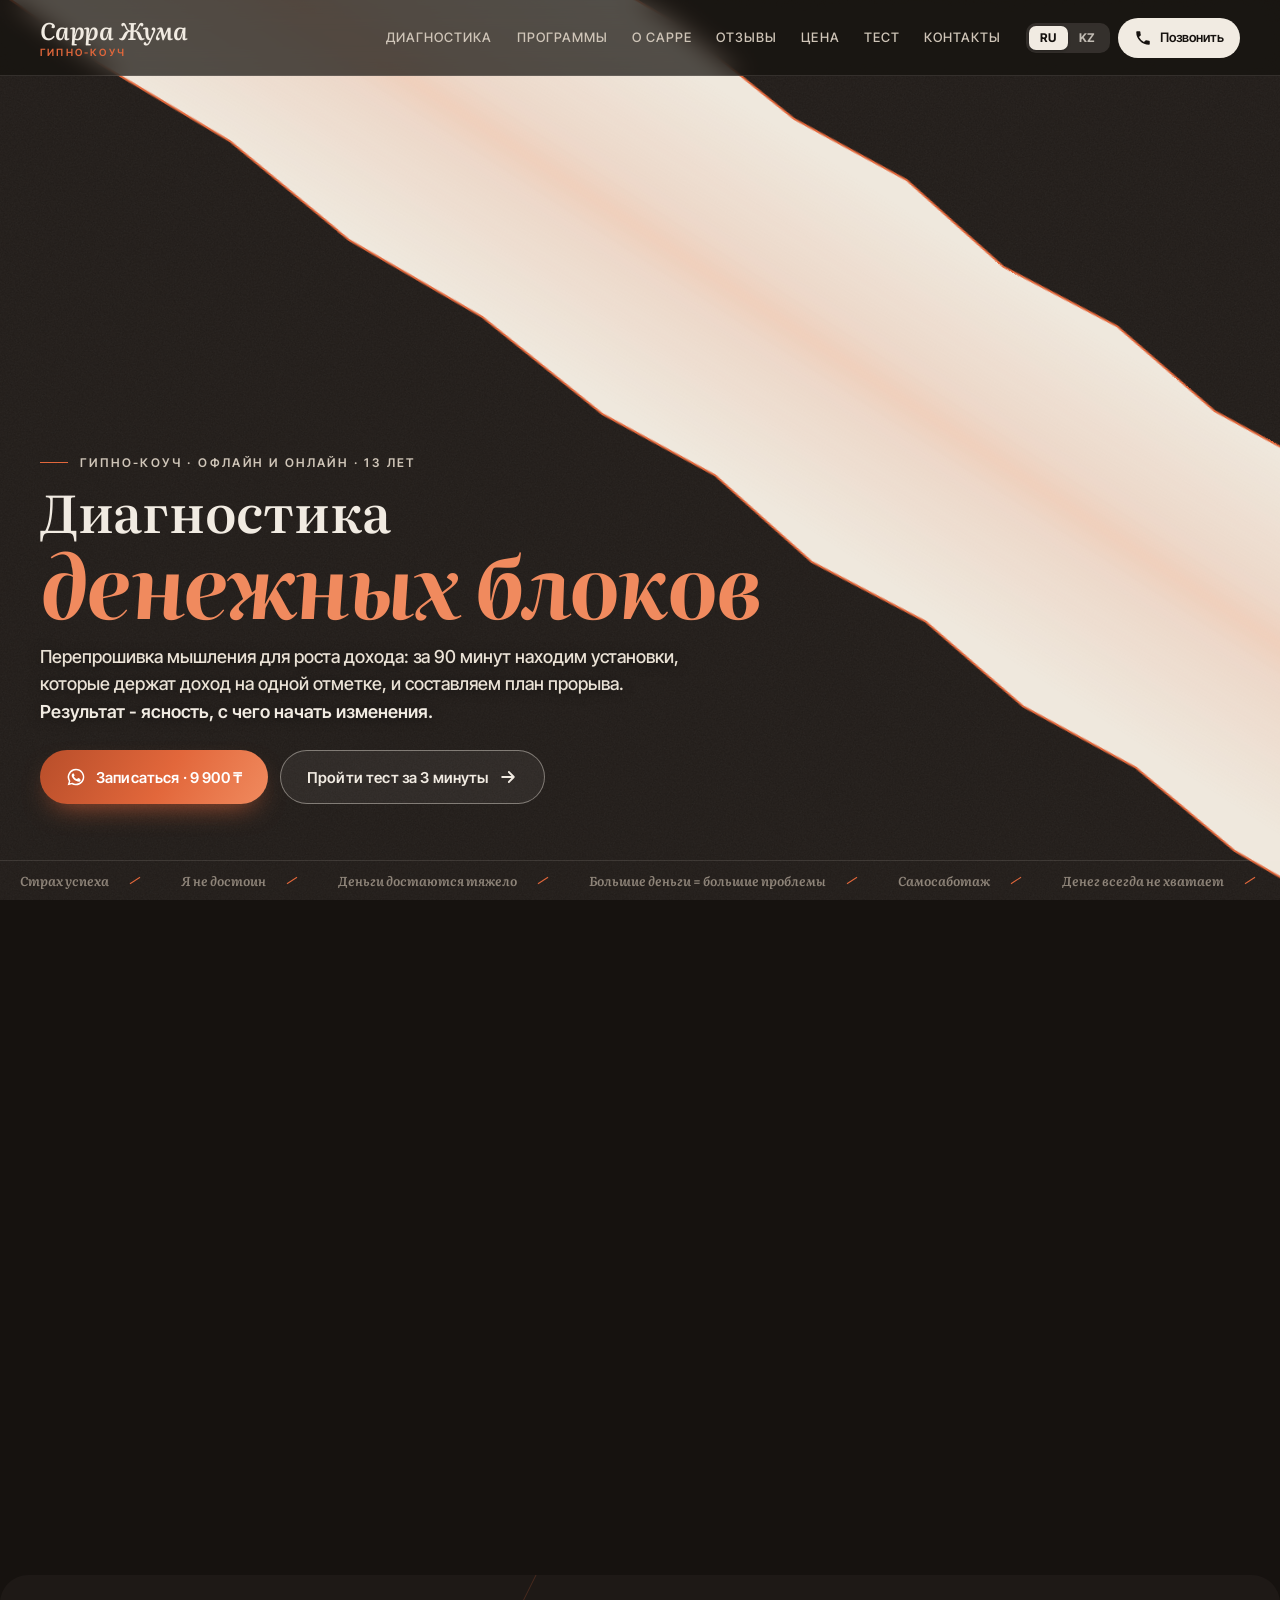
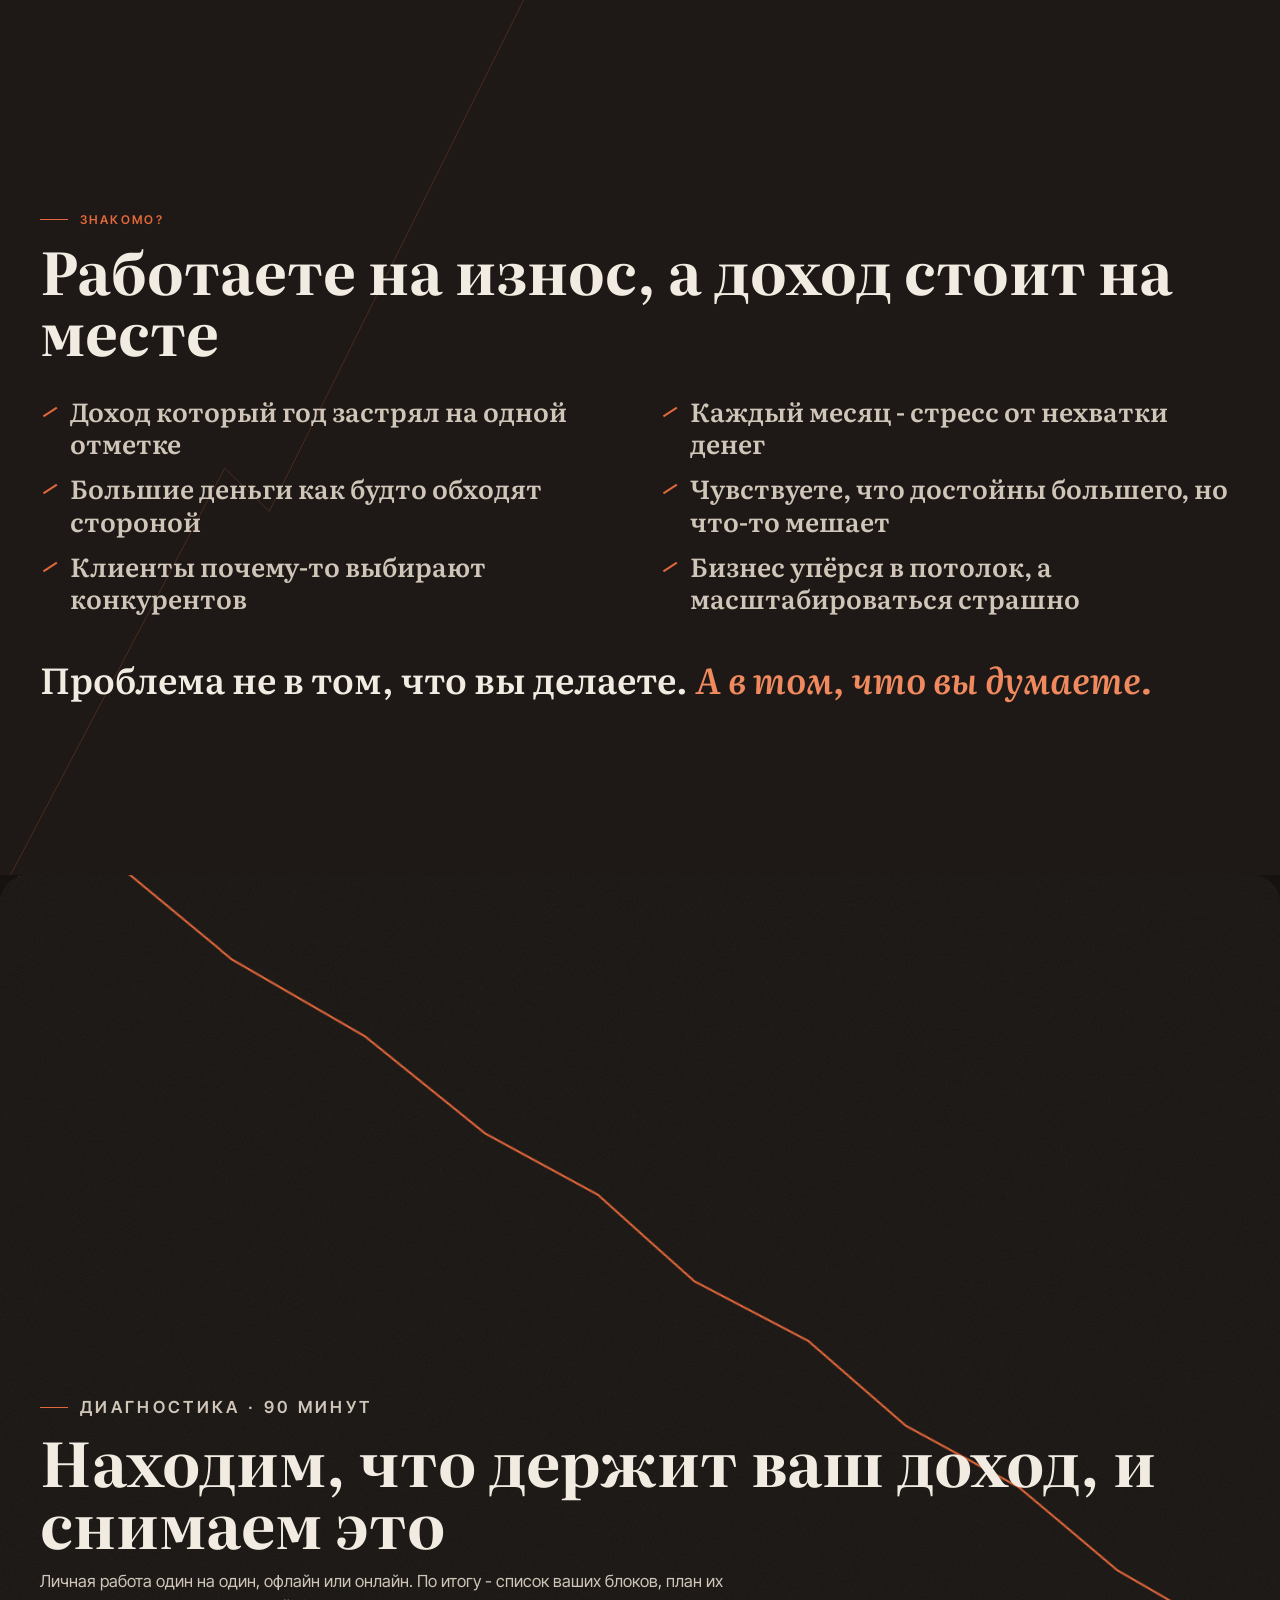
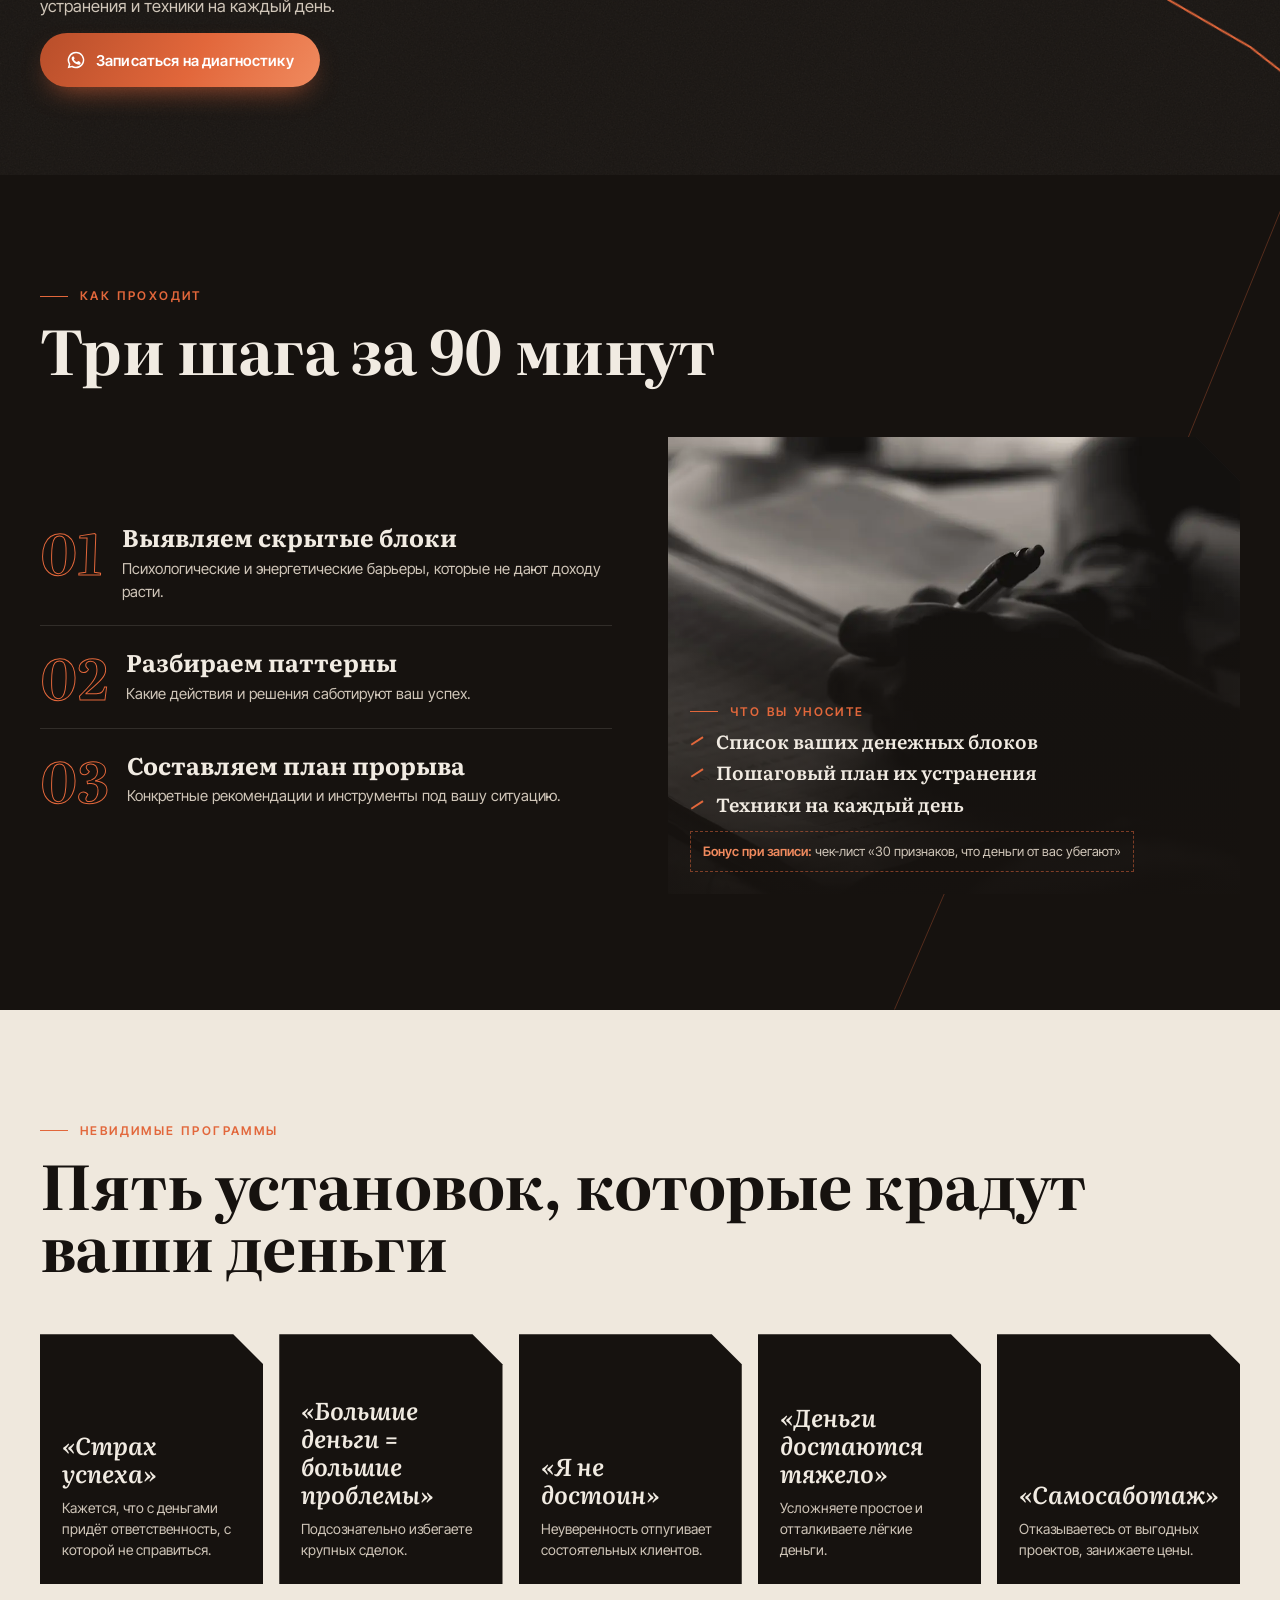
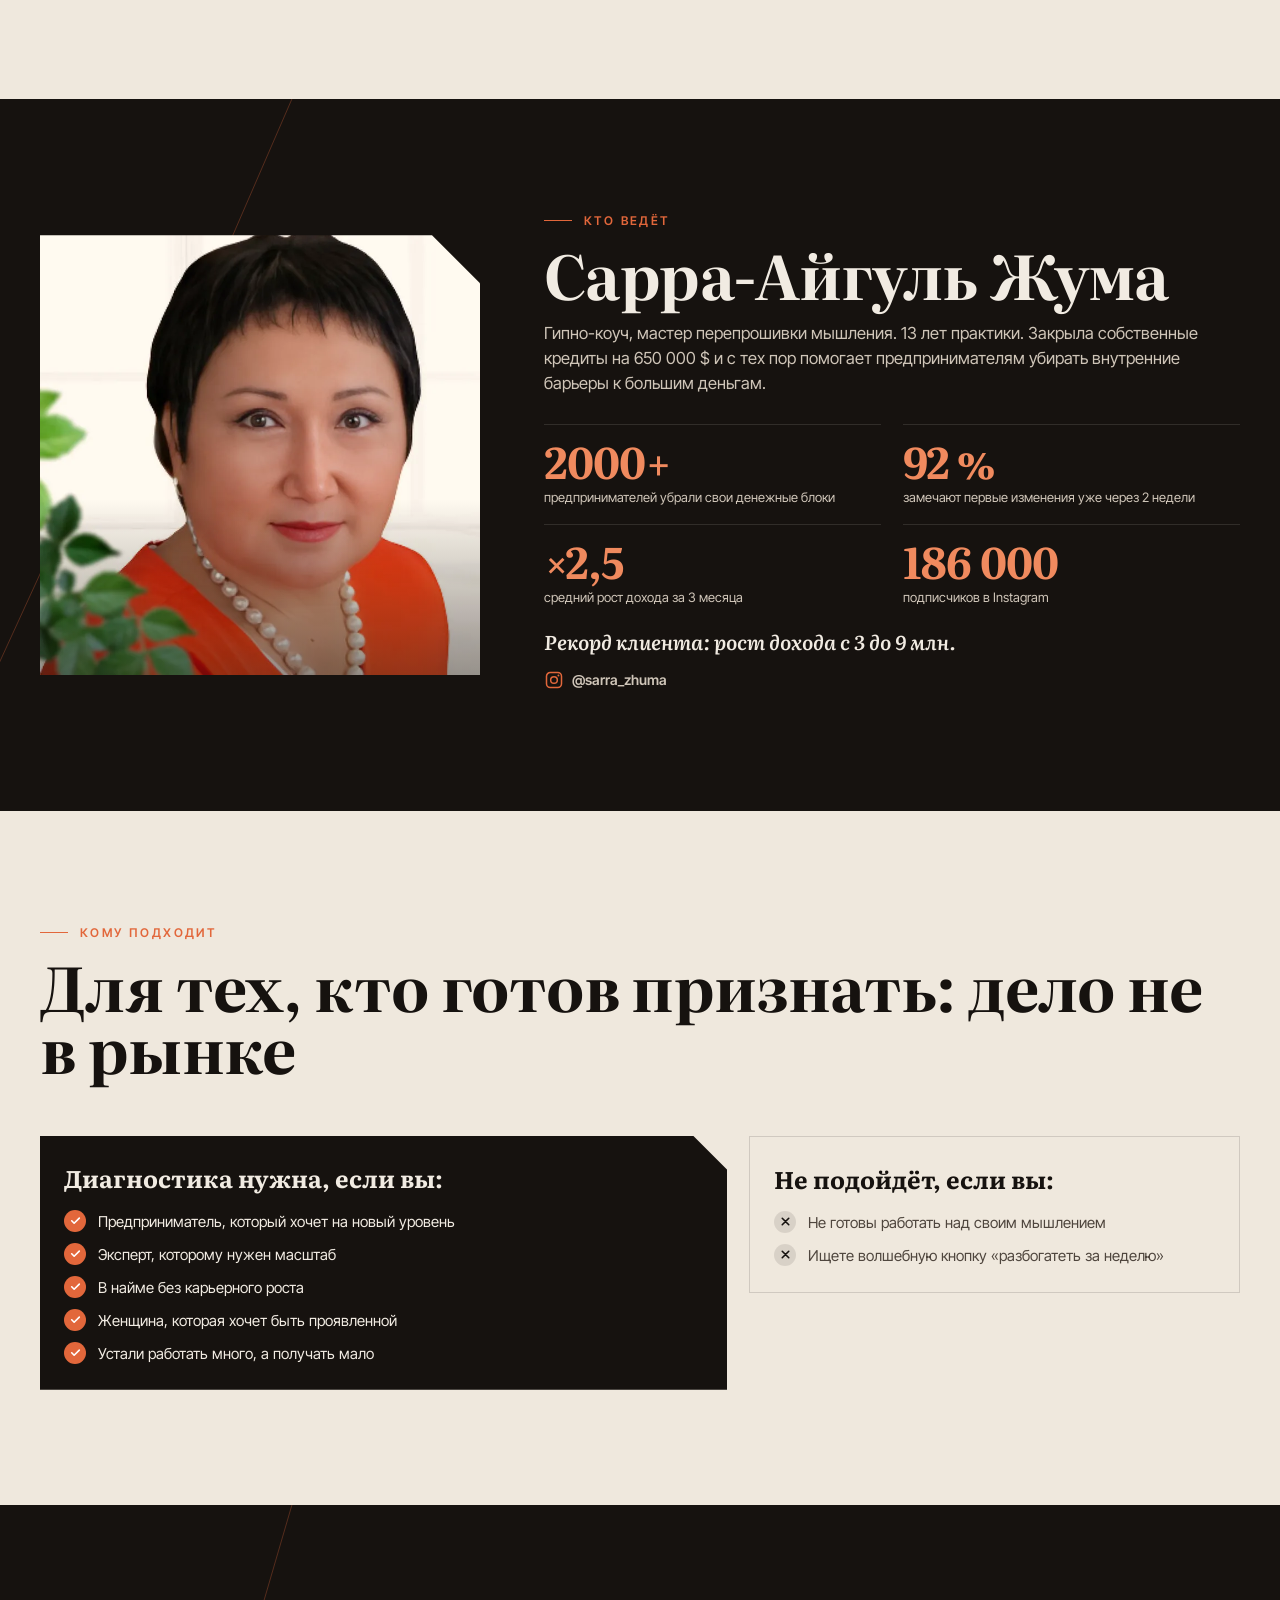
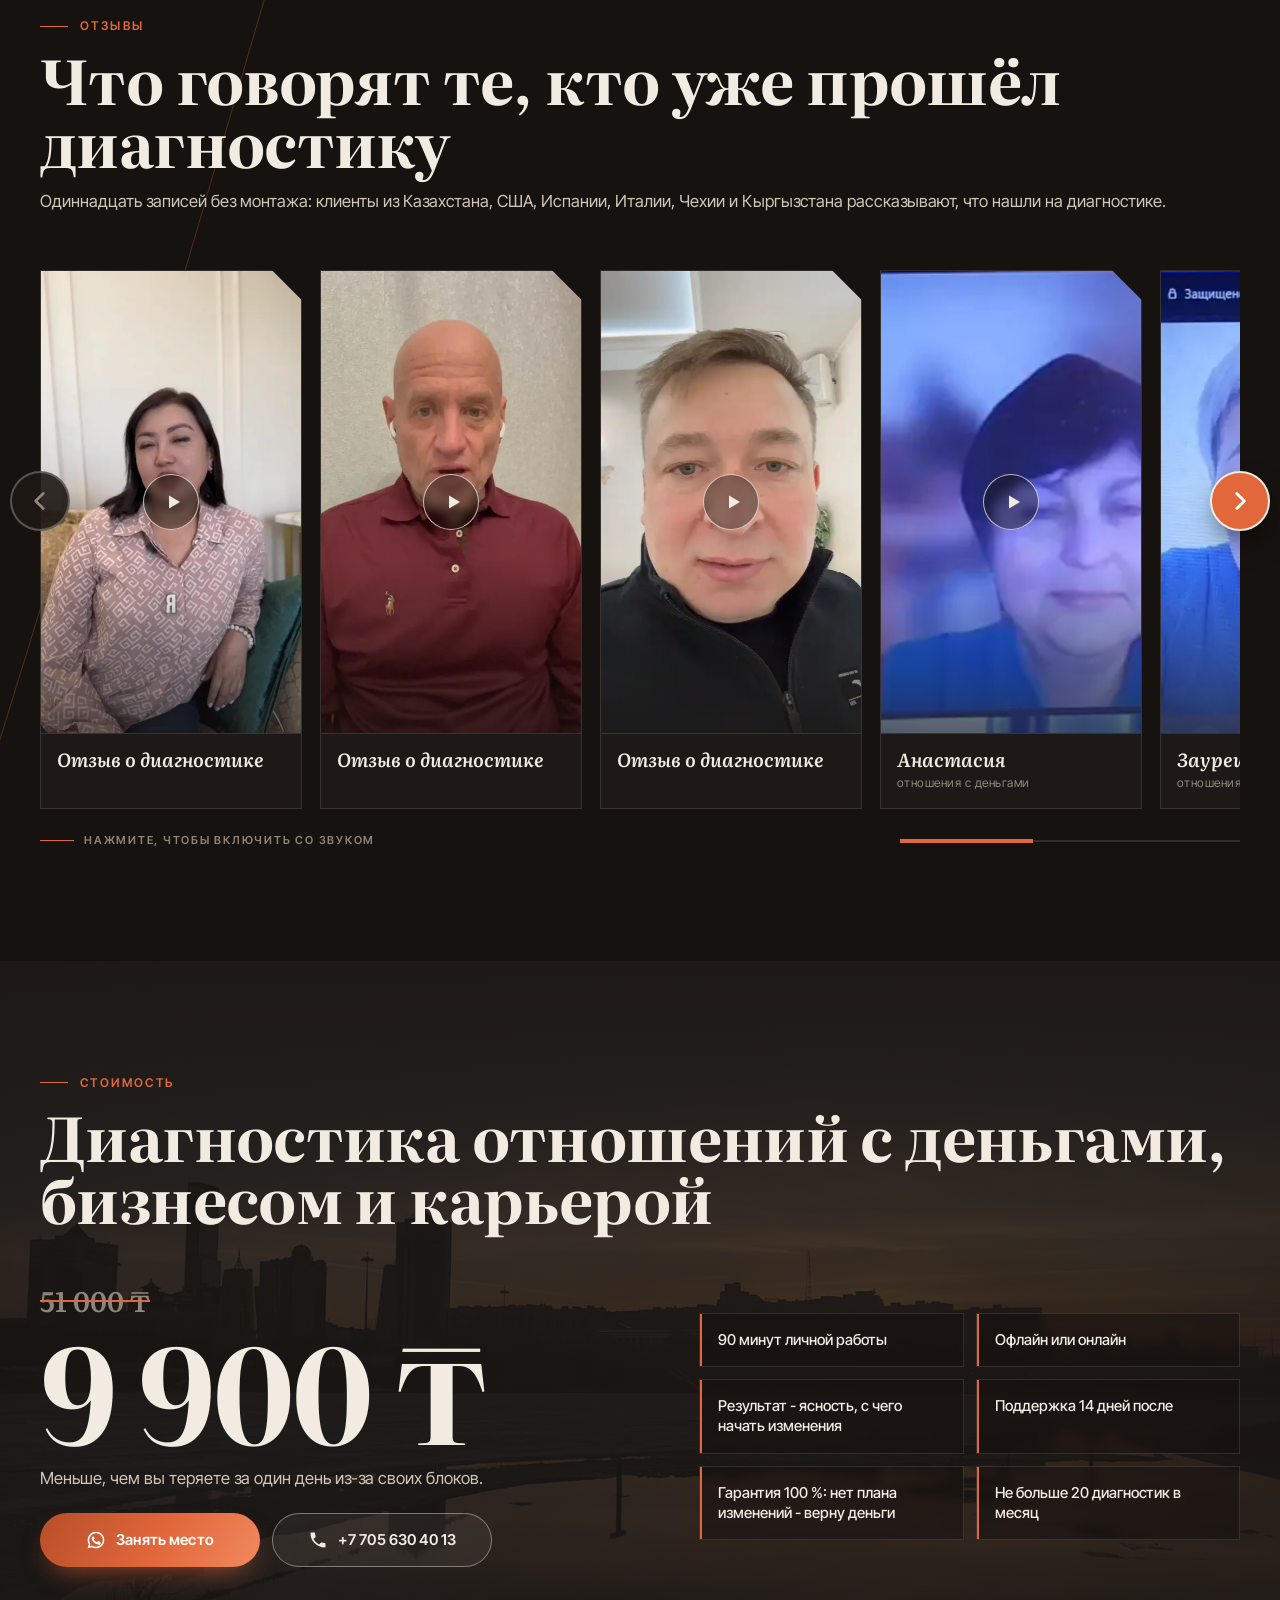
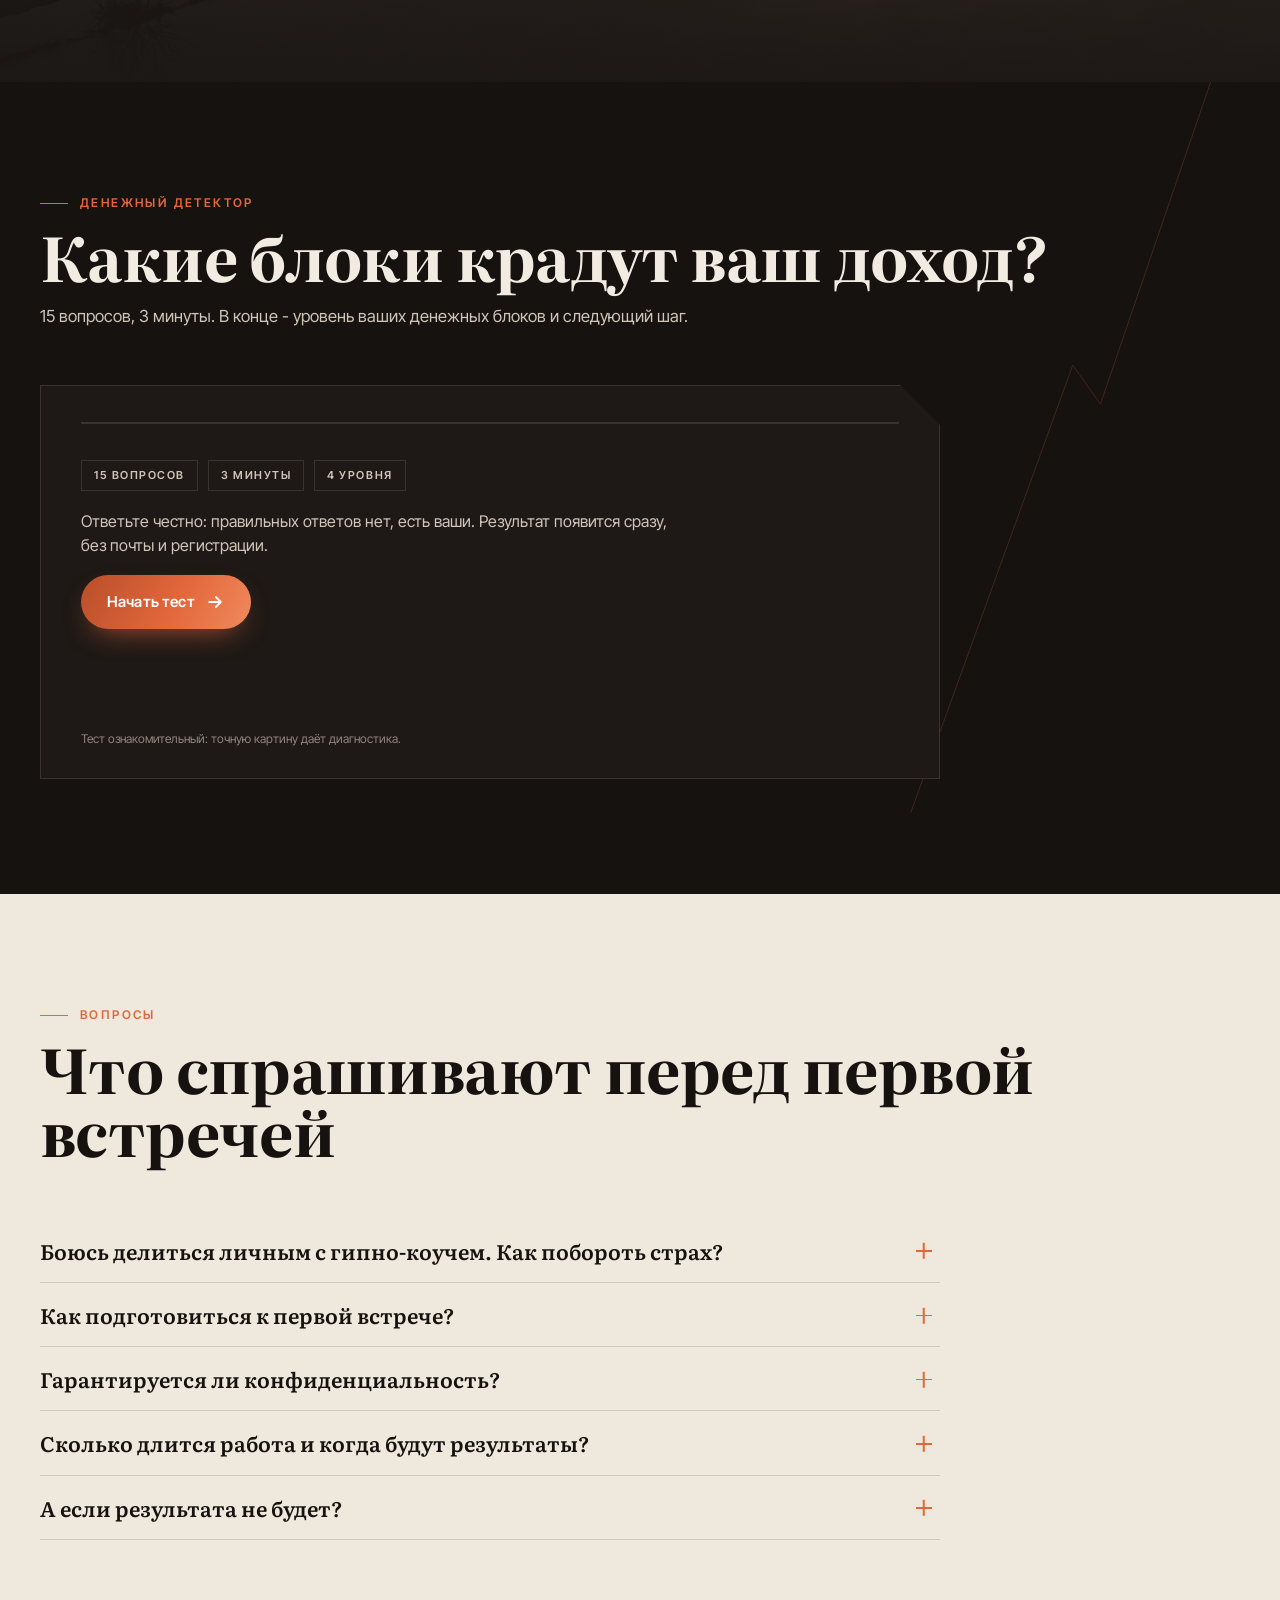
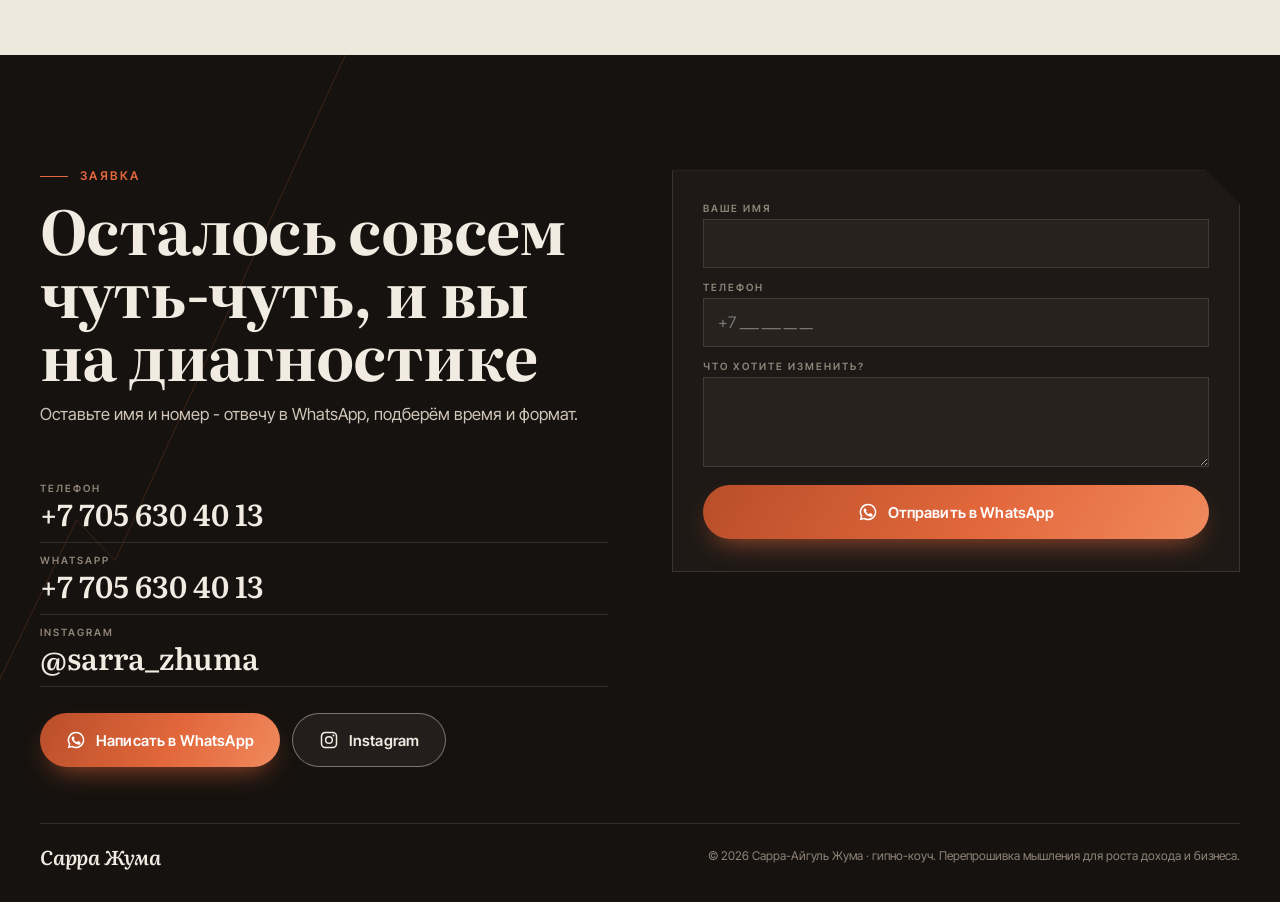
==== index.html @ 0d4af65a "Стрелки листания отзывов заметнее 60px вместо 48, акцентная терракота вместо полупрозрачного графита" ====
<!DOCTYPE html>
<html lang="ru">
<head>
<meta charset="UTF-8">
<meta name="viewport" content="width=device-width, initial-scale=1.0">
<title data-i="m.title">Диагностика денежных блоков за 90 минут - гипно-коуч Сарра Жума</title>
<meta name="description" data-i-c="m.desc" content="Сарра-Айгуль Жума, гипно-коуч с 13-летней практикой: диагностика денежных блоков за 90 минут, офлайн или онлайн. Список ваших установок, план прорыва и техники на каждый день. 9 900 ₸, гарантия возврата. Тест «Денежный детектор» из 15 вопросов.">
<link rel="canonical" href="https://sarracoach.kz/">
<meta property="og:type" content="website">
<meta property="og:site_name" content="Сарра Жума · гипно-коуч">
<meta property="og:title" data-i-c="m.ogt" content="Диагностика денежных блоков за 90 минут - Сарра Жума">
<meta property="og:description" data-i-c="m.ogd" content="Гипно-коуч, 13 лет практики, 2000+ предпринимателей. Находим установки, которые держат доход на одной отметке, и даём план прорыва. 9 900 ₸, результат - ясность, с чего начать изменения.">
<meta property="og:url" content="https://sarracoach.kz/">
<meta property="og:image" content="https://sarracoach.kz/assets/og-image.jpg">
<meta property="og:image:width" content="1200">
<meta property="og:image:height" content="630">
<meta property="og:locale" content="ru_RU">
<meta name="twitter:card" content="summary_large_image">
<meta name="theme-color" content="#16120F">
<link rel="icon" href="favicon.ico" sizes="any">
<link rel="icon" type="image/png" sizes="512x512" href="assets/icon-512.png">
<link rel="apple-touch-icon" href="assets/apple-touch-icon.png">
<link rel="preconnect" href="https://fonts.googleapis.com">
<link rel="preconnect" href="https://fonts.gstatic.com" crossorigin>
<link href="https://fonts.googleapis.com/css2?family=Literata:ital,opsz,wght@0,7..72,600;0,7..72,700;1,7..72,600;1,7..72,700&family=Inter+Tight:wght@400;500;600&display=swap" rel="stylesheet">
<link rel="stylesheet" href="styles.css?v=20260907-4">
<script type="application/ld+json">
{"@context":"https://schema.org","@type":"ProfessionalService","name":"Сарра Жума · гипно-коуч",
"description":"Диагностика денежных блоков: 90 минут личной работы с гипно-коучем, офлайн или онлайн. Список установок, план прорыва, поддержка 14 дней.",
"url":"https://sarracoach.kz/","telephone":"+77056304013","image":"https://sarracoach.kz/assets/og-image.jpg",
"founder":{"@type":"Person","name":"Сарра-Айгуль Жума","jobTitle":"Гипно-коуч","sameAs":"https://www.instagram.com/sarra_zhuma"},
"address":{"@type":"PostalAddress","addressCountry":"KZ"},"areaServed":"KZ","priceRange":"9900 KZT",
"makesOffer":{"@type":"Offer","price":"9900","priceCurrency":"KZT","itemOffered":{"@type":"Service","name":"Диагностика отношений с деньгами, бизнесом и карьерой","serviceType":"Коучинг"}}}
</script>
</head>
<body>

<svg width="0" height="0" style="position:absolute" aria-hidden="true">
  <symbol id="ic-wa" viewBox="0 0 24 24"><path fill="currentColor" d="M12 2a10 10 0 0 0-8.6 15.1L2 22l5-1.3A10 10 0 1 0 12 2zm0 18.2a8.2 8.2 0 0 1-4.2-1.2l-.3-.2-3 .8.8-2.9-.2-.3A8.2 8.2 0 1 1 12 20.2zm4.5-6.1c-.2-.1-1.5-.7-1.7-.8-.2-.1-.4-.1-.6.1l-.8 1c-.1.2-.3.2-.5.1a6.7 6.7 0 0 1-3.3-2.9c-.3-.4.2-.4.7-1.3.1-.2 0-.3 0-.4l-.8-1.8c-.2-.5-.4-.4-.6-.4h-.5c-.2 0-.5.1-.7.3-.2.3-.9.9-.9 2.2s.9 2.5 1.1 2.7c.1.2 1.9 2.9 4.6 4 1.7.7 2.3.8 3.2.7.5-.1 1.5-.6 1.7-1.2.2-.6.2-1.1.2-1.2-.1-.2-.3-.2-.5-.3z"/></symbol>
  <symbol id="ic-tel" viewBox="0 0 24 24"><path fill="currentColor" d="M6.6 10.8a15.1 15.1 0 0 0 6.6 6.6l2.2-2.2c.3-.3.7-.4 1-.2 1.1.4 2.3.6 3.6.6.6 0 1 .4 1 1V20c0 .6-.4 1-1 1A17 17 0 0 1 3 4c0-.6.4-1 1-1h3.5c.6 0 1 .4 1 1 0 1.3.2 2.5.6 3.6.1.3 0 .7-.2 1l-2.3 2.2z"/></symbol>
  <symbol id="ic-ig" viewBox="0 0 24 24"><path fill="none" stroke="currentColor" stroke-width="1.8" d="M7.5 3h9A4.5 4.5 0 0 1 21 7.5v9a4.5 4.5 0 0 1-4.5 4.5h-9A4.5 4.5 0 0 1 3 16.5v-9A4.5 4.5 0 0 1 7.5 3z"/><circle cx="12" cy="12" r="4" fill="none" stroke="currentColor" stroke-width="1.8"/><circle cx="17.3" cy="6.7" r="1.2" fill="currentColor"/></symbol>
  <symbol id="ic-arr" viewBox="0 0 24 24"><path fill="none" stroke="currentColor" stroke-width="2.2" stroke-linecap="round" stroke-linejoin="round" d="M5 12h14M13 6l6 6-6 6"/></symbol>
  <symbol id="ic-chk" viewBox="0 0 24 24"><path fill="none" stroke="currentColor" stroke-width="2.4" stroke-linecap="round" stroke-linejoin="round" d="M5 12.5l4.5 4.5L19 7.5"/></symbol>
  <symbol id="ic-x" viewBox="0 0 24 24"><path fill="none" stroke="currentColor" stroke-width="2.4" stroke-linecap="round" d="M6 6l12 12M18 6L6 18"/></symbol>
  <!-- сигнатура: линия разлома со сдвигом -->
  <symbol id="ic-fault" viewBox="0 0 100 100" preserveAspectRatio="none"><path fill="none" stroke="currentColor" stroke-width="1" vector-effect="non-scaling-stroke" d="M-5 118 L44 54 L50 58 L105 -18"/></symbol>
</svg>

<!-- ШАПКА -->
<header class="hdr" id="hdr">
  <div class="wrap hdr-in">
    <a class="logo" href="#top" aria-label="Сарра Жума, на главную" data-i-aria="a.home">
      <span class="logo-n">Сарра Жума</span>
      <span class="logo-s" data-i="a.role">гипно-коуч</span>
    </a>
    <nav class="nav" id="nav" aria-label="Разделы сайта" data-i-aria="a.nav">
      <a href="#diagnostika" data-i="nav.diag">Диагностика</a>
      <a href="#programmy" data-i="nav.prog">Программы</a>
      <a href="#o-sarre" data-i="nav.about">О Сарре</a>
      <a href="#otzyvy" data-i="nav.otz">Отзывы</a>
      <a href="#cena" data-i="nav.cena">Цена</a>
      <a href="#test" data-i="nav.test">Тест</a>
      <a href="#zayavka" data-i="nav.kont">Контакты</a>
    </nav>
    <div class="hdr-right">
      <div class="lang" role="group" aria-label="Язык сайта" data-i-aria="a.lang">
        <button type="button" data-lang="ru" class="is-active" aria-pressed="true" lang="ru">RU</button>
        <button type="button" data-lang="kk" aria-pressed="false" lang="kk">KZ</button>
      </div>
      <a class="call" href="tel:+77056304013" aria-label="Позвонить" data-i-aria="a.call">
        <svg aria-hidden="true"><use href="#ic-tel"/></svg><span data-i="b.call">Позвонить</span>
      </a>
      <button class="burger" id="burger" type="button" aria-label="Меню" data-i-aria="a.menu" aria-expanded="false" aria-controls="mnav"><i></i><i></i><i></i></button>
    </div>
  </div>
</header>

<!-- МОБИЛЬНОЕ МЕНЮ -->
<div class="mnav" id="mnav">
  <div class="wrap">
    <a href="#diagnostika" data-i="nav.diag">Диагностика</a>
    <a href="#programmy" data-i="nav.prog">Программы</a>
    <a href="#o-sarre" data-i="nav.about">О Сарре</a>
    <a href="#otzyvy" data-i="nav.otz">Отзывы</a>
    <a href="#cena" data-i="nav.cena">Цена</a>
    <a href="#test" data-i="nav.test">Тест</a>
    <a href="#faq" data-i="nav.faq">Вопросы</a>
    <a href="#zayavka" data-i="nav.kont">Контакты</a>
    <div class="mnav-cta">
      <a class="btn btn-p" href="https://wa.me/77056304013" data-wa="hero"><svg aria-hidden="true"><use href="#ic-wa"/></svg><span data-i="b.wa">Записаться в WhatsApp</span></a>
      <a class="btn btn-g" href="tel:+77056304013"><svg aria-hidden="true"><use href="#ic-tel"/></svg><span>+7 705 630 40 13</span></a>
    </div>
    <p class="mnav-note" data-i="f.sub">Гипно-коуч · офлайн и онлайн · 13 лет практики</p>
  </div>
</div>

<main>

<!-- ГЕРОЙ: тёмный пласт раскалывается по диагонали и расходится, открывая свет и портрет -->
<div class="pw pw-hero" id="top">
<section class="plate hero">
  <div class="hero-bg" aria-hidden="true">
    <picture>
      <source media="(max-width:760px)" srcset="assets/hero-m.webp">
      <img src="assets/hero.webp" alt="" width="1600" height="900" fetchpriority="high" decoding="async">
    </picture>
  </div>

  <!-- подпись на светлой стороне, видна, когда пласт разошёлся -->
  <div class="hero-cap" aria-hidden="true">
    <b>Сарра-Айгуль Жума</b>
    <span data-i="h.cap">гипно-коуч, мастер перепрошивки мышления · 2000+ предпринимателей</span>
  </div>

  <!-- разлом: две половины пласта -->
  <div class="crack" aria-hidden="true">
    <div class="glow"></div>
    <div class="slab slab-a"><b></b><i></i></div>
    <div class="slab slab-b"><b></b><i></i></div>
  </div>

  <div class="hero-txt">
    <p class="kick" data-i="h.kick">Гипно-коуч · офлайн и онлайн · 13 лет</p>
    <h1 class="h1"><span class="h1-a" data-i="h.h1a">Диагностика</span> <em class="h1-b" data-i="h.h1b">денежных блоков</em></h1>
    <p class="lead" data-i="h.lead">Перепрошивка мышления для роста дохода: за 90 минут находим установки, которые держат доход на одной отметке, и составляем план прорыва. <em>Результат - ясность, с чего начать изменения.</em></p>
    <div class="cta">
      <a class="btn btn-p" href="https://wa.me/77056304013" data-wa="hero"><svg aria-hidden="true"><use href="#ic-wa"/></svg><span data-i="b.book">Записаться · 9 900 ₸</span></a>
      <a class="btn btn-g" href="#test"><span data-i="b.test">Пройти тест за 3 минуты</span><svg aria-hidden="true"><use href="#ic-arr"/></svg></a>
    </div>
  </div>

  <div class="ticker" aria-hidden="true"><div class="tk" id="ticker"></div></div>
</section>
</div>

<!-- ПЛИТА «БОЛИ» -->
<div class="pw" id="boli">
<section class="plate st-plate">
  <svg class="fault fault-1" aria-hidden="true"><use href="#ic-fault"/></svg>
  <div class="wrap txt">
    <p class="kick" data-i="s.bl.k">Знакомо?</p>
    <h2 data-i="s.bl.h">Работаете на износ, а доход стоит на месте</h2>
    <ul class="pains">
      <li data-i="bl.1">Доход который год застрял на одной отметке</li>
      <li data-i="bl.2">Каждый месяц - стресс от нехватки денег</li>
      <li data-i="bl.3">Большие деньги как будто обходят стороной</li>
      <li data-i="bl.4">Чувствуете, что достойны большего, но что-то мешает</li>
      <li data-i="bl.5">Клиенты почему-то выбирают конкурентов</li>
      <li data-i="bl.6">Бизнес упёрся в потолок, а масштабироваться страшно</li>
    </ul>
    <p class="verdict" data-i="s.bl.v">Проблема не в том, что вы делаете. <em>А в том, что вы думаете.</em></p>
  </div>
</section>
</div>

<!-- ФОТО-ПЛИТА: диагностика -->
<div class="pw" id="diagnostika">
<section class="plate ph-plate">
  <div class="ph">
    <picture>
      <source media="(max-width:760px)" srcset="assets/talk-m.webp">
      <img src="assets/talk.webp" alt="Разговор один на один у окна: так проходит диагностика" data-i-alt="a.talk" width="1600" height="1068" loading="lazy" decoding="async">
    </picture>
    <div class="ph-shade"></div>
  </div>
  <div class="crack crack-ph" aria-hidden="true">
    <div class="slab slab-a"><b></b><i></i></div>
    <div class="slab slab-b"><b></b><i></i></div>
  </div>
  <div class="wrap ptxt">
    <p class="kick" data-i="s.dg.k">Диагностика · 90 минут</p>
    <h2 data-i="s.dg.h">Находим, что держит ваш доход, и снимаем это</h2>
    <p data-i="s.dg.p">Личная работа один на один, офлайн или онлайн. По итогу - список ваших блоков, план их устранения и техники на каждый день.</p>
    <div class="cta">
      <a class="btn btn-p" href="https://wa.me/77056304013" data-wa="diag"><svg aria-hidden="true"><use href="#ic-wa"/></svg><span data-i="b.diag">Записаться на диагностику</span></a>
    </div>
  </div>
</section>
</div>

<!-- КАК ПРОХОДИТ + ЧТО УНОСИТЕ -->
<section class="sec sec-dark" id="rezultat">
  <svg class="fault fault-2" aria-hidden="true"><use href="#ic-fault"/></svg>
  <div class="wrap">
    <div class="sec-head rv">
      <p class="kick" data-i="s.rz.k">Как проходит</p>
      <h2 data-i="s.rz.h">Три шага за 90 минут</h2>
    </div>
    <div class="rz">
      <ol class="steps rv">
        <li><span class="n">01</span><div><h3 data-i="st.1.h">Выявляем скрытые блоки</h3><p data-i="st.1.p">Психологические и энергетические барьеры, которые не дают доходу расти.</p></div></li>
        <li><span class="n">02</span><div><h3 data-i="st.2.h">Разбираем паттерны</h3><p data-i="st.2.p">Какие действия и решения саботируют ваш успех.</p></div></li>
        <li><span class="n">03</span><div><h3 data-i="st.3.h">Составляем план прорыва</h3><p data-i="st.3.p">Конкретные рекомендации и инструменты под вашу ситуацию.</p></div></li>
      </ol>
      <figure class="take rv">
        <img src="assets/plan.webp" alt="Рука записывает план в блокнот при тёплом свете" data-i-alt="a.plan" width="1200" height="800" loading="lazy" decoding="async">
        <figcaption>
          <p class="kick" data-i="s.tk.k">Что вы уносите</p>
          <ul>
            <li data-i="tk.1">Список ваших денежных блоков</li>
            <li data-i="tk.2">Пошаговый план их устранения</li>
            <li data-i="tk.3">Техники на каждый день</li>
          </ul>
          <p class="bonus" data-i="tk.b"><b>Бонус при записи:</b> чек-лист «30 признаков, что деньги от вас убегают»</p>
        </figcaption>
      </figure>
    </div>
  </div>
</section>

<!-- НЕВИДИМЫЕ ПРОГРАММЫ -->
<section class="sec sec-bone" id="programmy">
  <div class="wrap">
    <div class="sec-head rv">
      <p class="kick" data-i="s.pg.k">Невидимые программы</p>
      <h2 data-i="s.pg.h">Пять установок, которые крадут ваши деньги</h2>
    </div>
  </div>
  <div class="strip-wrap">
    <ul class="progs" id="progs">
      <li class="prog rv"><h3 data-i="pg.1.h">Страх успеха</h3><p data-i="pg.1.p">Кажется, что с деньгами придёт ответственность, с которой не справиться.</p></li>
      <li class="prog rv"><h3 data-i="pg.2.h">Большие деньги = большие проблемы</h3><p data-i="pg.2.p">Подсознательно избегаете крупных сделок.</p></li>
      <li class="prog rv"><h3 data-i="pg.3.h">Я не достоин</h3><p data-i="pg.3.p">Неуверенность отпугивает состоятельных клиентов.</p></li>
      <li class="prog rv"><h3 data-i="pg.4.h">Деньги достаются тяжело</h3><p data-i="pg.4.p">Усложняете простое и отталкиваете лёгкие деньги.</p></li>
      <li class="prog rv"><h3 data-i="pg.5.h">Самосаботаж</h3><p data-i="pg.5.p">Отказываетесь от выгодных проектов, занижаете цены.</p></li>
    </ul>
    <div class="dots" id="pdots" aria-hidden="true"></div>
  </div>
</section>

<!-- О САРРЕ + ЦИФРЫ -->
<section class="sec sec-dark" id="o-sarre">
  <svg class="fault fault-3" aria-hidden="true"><use href="#ic-fault"/></svg>
  <div class="wrap about">
    <figure class="about-ph rv">
      <img src="assets/sarra.webp" alt="Сарра-Айгуль Жума, гипно-коуч" width="800" height="800" loading="lazy" decoding="async">
    </figure>
    <div class="about-txt">
      <div class="sec-head rv">
        <p class="kick" data-i="s.ab.k">Кто ведёт</p>
        <h2>Сарра-Айгуль Жума</h2>
        <p class="sec-lead" data-i="s.ab.p">Гипно-коуч, мастер перепрошивки мышления. 13 лет практики. Закрыла собственные кредиты на 650 000 $ и с тех пор помогает предпринимателям убирать внутренние барьеры к большим деньгам.</p>
      </div>
      <ul class="stats rv">
        <li><b>2000+</b><span data-i="st.a">предпринимателей убрали свои денежные блоки</span></li>
        <li><b>92 %</b><span data-i="st.b">замечают первые изменения уже через 2 недели</span></li>
        <li><b>×2,5</b><span data-i="st.c">средний рост дохода за 3 месяца</span></li>
        <li><b>186 000</b><span data-i="st.d">подписчиков в Instagram</span></li>
      </ul>
      <p class="rec rv" data-i="st.r">Рекорд клиента: рост дохода с 3 до 9 млн.</p>
      <a class="ig rv" href="https://www.instagram.com/sarra_zhuma" target="_blank" rel="noopener"><svg aria-hidden="true"><use href="#ic-ig"/></svg><span>@sarra_zhuma</span></a>
    </div>
  </div>
</section>

<!-- КОМУ ПОДХОДИТ -->
<section class="sec sec-bone" id="komu">
  <div class="wrap">
    <div class="sec-head rv">
      <p class="kick" data-i="s.km.k">Кому подходит</p>
      <h2 data-i="s.km.h">Для тех, кто готов признать: дело не в рынке</h2>
    </div>
    <div class="komu">
      <div class="km km-yes rv">
        <h3 data-i="km.y.h">Диагностика нужна, если вы:</h3>
        <ul>
          <li data-i="km.y1">Предприниматель, который хочет на новый уровень</li>
          <li data-i="km.y2">Эксперт, которому нужен масштаб</li>
          <li data-i="km.y3">В найме без карьерного роста</li>
          <li data-i="km.y4">Женщина, которая хочет быть проявленной</li>
          <li data-i="km.y5">Устали работать много, а получать мало</li>
        </ul>
      </div>
      <div class="km km-no rv">
        <h3 data-i="km.n.h">Не подойдёт, если вы:</h3>
        <ul>
          <li data-i="km.n1">Не готовы работать над своим мышлением</li>
          <li data-i="km.n2">Ищете волшебную кнопку «разбогатеть за неделю»</li>
        </ul>
      </div>
    </div>
  </div>
</section>

<!-- ОТЗЫВЫ: слоты под вертикальные видео клиента -->
<section class="sec sec-dark" id="otzyvy">
  <svg class="fault fault-3" aria-hidden="true"><use href="#ic-fault"/></svg>
  <div class="wrap">
    <div class="sec-head rv">
      <p class="kick" data-i="s.oz.k">Отзывы</p>
      <h2 data-i="s.oz.h">Что говорят те, кто уже прошёл диагностику</h2>
      <p class="sec-lead" data-i="s.oz.p">Одиннадцать записей без монтажа: клиенты из Казахстана, США, Испании, Италии, Чехии и Кыргызстана рассказывают, что нашли на диагностике.</p>
    </div>
    <div class="otz-wrap">
      <div class="otz" id="otz">
      <figure class="otz-i rv">
        <button class="otz-slot" type="button" data-full="assets/otz/otz-01.mp4" data-poster="assets/otz/otz-01.webp" aria-label="Смотреть видео-отзыв" data-i-aria="a.play">
          <img src="assets/otz/otz-01.webp" alt="" width="480" height="854" loading="lazy" decoding="async">
          <video class="otz-loop" data-src="assets/otz/otz-01-loop.mp4" muted playsinline loop preload="none" tabindex="-1" aria-hidden="true"></video>
          <span class="otz-play" aria-hidden="true"><svg viewBox="0 0 24 24"><path d="M8 5.5v13l11-6.5z"/></svg></span>
        </button>
        <figcaption>
          <b data-i="oz.01.n">Отзыв о диагностике</b>
        </figcaption>
      </figure>
      <figure class="otz-i rv">
        <button class="otz-slot" type="button" data-full="assets/otz/otz-02.mp4" data-poster="assets/otz/otz-02.webp" aria-label="Смотреть видео-отзыв" data-i-aria="a.play">
          <img src="assets/otz/otz-02.webp" alt="" width="480" height="854" loading="lazy" decoding="async">
          <video class="otz-loop" data-src="assets/otz/otz-02-loop.mp4" muted playsinline loop preload="none" tabindex="-1" aria-hidden="true"></video>
          <span class="otz-play" aria-hidden="true"><svg viewBox="0 0 24 24"><path d="M8 5.5v13l11-6.5z"/></svg></span>
        </button>
        <figcaption>
          <b data-i="oz.02.n">Отзыв о диагностике</b>
        </figcaption>
      </figure>
      <figure class="otz-i rv">
        <button class="otz-slot" type="button" data-full="assets/otz/otz-03.mp4" data-poster="assets/otz/otz-03.webp" aria-label="Смотреть видео-отзыв" data-i-aria="a.play">
          <img src="assets/otz/otz-03.webp" alt="" width="480" height="854" loading="lazy" decoding="async">
          <video class="otz-loop" data-src="assets/otz/otz-03-loop.mp4" muted playsinline loop preload="none" tabindex="-1" aria-hidden="true"></video>
          <span class="otz-play" aria-hidden="true"><svg viewBox="0 0 24 24"><path d="M8 5.5v13l11-6.5z"/></svg></span>
        </button>
        <figcaption>
          <b data-i="oz.03.n">Отзыв о диагностике</b>
        </figcaption>
      </figure>
      <figure class="otz-i rv">
        <button class="otz-slot" type="button" data-full="assets/otz/otz-04.mp4" data-poster="assets/otz/otz-04.webp" aria-label="Смотреть видео-отзыв" data-i-aria="a.play">
          <img src="assets/otz/otz-04.webp" alt="" width="480" height="854" loading="lazy" decoding="async">
          <video class="otz-loop" data-src="assets/otz/otz-04-loop.mp4" muted playsinline loop preload="none" tabindex="-1" aria-hidden="true"></video>
          <span class="otz-play" aria-hidden="true"><svg viewBox="0 0 24 24"><path d="M8 5.5v13l11-6.5z"/></svg></span>
        </button>
        <figcaption>
          <b data-i="oz.04.n">Анастасия</b>
          <span data-i="oz.04.r">отношения с деньгами</span>
        </figcaption>
      </figure>
      <figure class="otz-i rv">
        <button class="otz-slot" type="button" data-full="assets/otz/otz-05.mp4" data-poster="assets/otz/otz-05.webp" aria-label="Смотреть видео-отзыв" data-i-aria="a.play">
          <img src="assets/otz/otz-05.webp" alt="" width="480" height="854" loading="lazy" decoding="async">
          <video class="otz-loop" data-src="assets/otz/otz-05-loop.mp4" muted playsinline loop preload="none" tabindex="-1" aria-hidden="true"></video>
          <span class="otz-play" aria-hidden="true"><svg viewBox="0 0 24 24"><path d="M8 5.5v13l11-6.5z"/></svg></span>
        </button>
        <figcaption>
          <b data-i="oz.05.n">Зауреш</b>
          <span data-i="oz.05.r">отношения с деньгами</span>
        </figcaption>
      </figure>
      <figure class="otz-i rv">
        <button class="otz-slot" type="button" data-full="assets/otz/otz-06.mp4" data-poster="assets/otz/otz-06.webp" aria-label="Смотреть видео-отзыв" data-i-aria="a.play">
          <img src="assets/otz/otz-06.webp" alt="" width="480" height="854" loading="lazy" decoding="async">
          <video class="otz-loop" data-src="assets/otz/otz-06-loop.mp4" muted playsinline loop preload="none" tabindex="-1" aria-hidden="true"></video>
          <span class="otz-play" aria-hidden="true"><svg viewBox="0 0 24 24"><path d="M8 5.5v13l11-6.5z"/></svg></span>
        </button>
        <figcaption>
          <b data-i="oz.06.n">Татьяна</b>
          <span data-i="oz.06.r">США</span>
        </figcaption>
      </figure>
      <figure class="otz-i rv">
        <button class="otz-slot" type="button" data-full="assets/otz/otz-07.mp4" data-poster="assets/otz/otz-07.webp" aria-label="Смотреть видео-отзыв" data-i-aria="a.play">
          <img src="assets/otz/otz-07.webp" alt="" width="480" height="854" loading="lazy" decoding="async">
          <video class="otz-loop" data-src="assets/otz/otz-07-loop.mp4" muted playsinline loop preload="none" tabindex="-1" aria-hidden="true"></video>
          <span class="otz-play" aria-hidden="true"><svg viewBox="0 0 24 24"><path d="M8 5.5v13l11-6.5z"/></svg></span>
        </button>
        <figcaption>
          <b data-i="oz.07.n">Надежда</b>
          <span data-i="oz.07.r">Испания</span>
        </figcaption>
      </figure>
      <figure class="otz-i rv">
        <button class="otz-slot" type="button" data-full="assets/otz/otz-08.mp4" data-poster="assets/otz/otz-08.webp" aria-label="Смотреть видео-отзыв" data-i-aria="a.play">
          <img src="assets/otz/otz-08.webp" alt="" width="480" height="854" loading="lazy" decoding="async">
          <video class="otz-loop" data-src="assets/otz/otz-08-loop.mp4" muted playsinline loop preload="none" tabindex="-1" aria-hidden="true"></video>
          <span class="otz-play" aria-hidden="true"><svg viewBox="0 0 24 24"><path d="M8 5.5v13l11-6.5z"/></svg></span>
        </button>
        <figcaption>
          <b data-i="oz.08.n">Гульмира</b>
          <span data-i="oz.08.r">Италия</span>
        </figcaption>
      </figure>
      <figure class="otz-i rv">
        <button class="otz-slot" type="button" data-full="assets/otz/otz-09.mp4" data-poster="assets/otz/otz-09.webp" aria-label="Смотреть видео-отзыв" data-i-aria="a.play">
          <img src="assets/otz/otz-09.webp" alt="" width="480" height="854" loading="lazy" decoding="async">
          <video class="otz-loop" data-src="assets/otz/otz-09-loop.mp4" muted playsinline loop preload="none" tabindex="-1" aria-hidden="true"></video>
          <span class="otz-play" aria-hidden="true"><svg viewBox="0 0 24 24"><path d="M8 5.5v13l11-6.5z"/></svg></span>
        </button>
        <figcaption>
          <b data-i="oz.09.n">Ася</b>
          <span data-i="oz.09.r">Чехия</span>
        </figcaption>
      </figure>
      <figure class="otz-i rv">
        <button class="otz-slot" type="button" data-full="assets/otz/otz-10.mp4" data-poster="assets/otz/otz-10.webp" aria-label="Смотреть видео-отзыв" data-i-aria="a.play">
          <img src="assets/otz/otz-10.webp" alt="" width="480" height="854" loading="lazy" decoding="async">
          <video class="otz-loop" data-src="assets/otz/otz-10-loop.mp4" muted playsinline loop preload="none" tabindex="-1" aria-hidden="true"></video>
          <span class="otz-play" aria-hidden="true"><svg viewBox="0 0 24 24"><path d="M8 5.5v13l11-6.5z"/></svg></span>
        </button>
        <figcaption>
          <b data-i="oz.10.n">Гульнар</b>
          <span data-i="oz.10.r">Кыргызстан</span>
        </figcaption>
      </figure>
      <figure class="otz-i rv">
        <button class="otz-slot" type="button" data-full="assets/otz/otz-11.mp4" data-poster="assets/otz/otz-11.webp" aria-label="Смотреть видео-отзыв" data-i-aria="a.play">
          <img src="assets/otz/otz-11.webp" alt="" width="480" height="854" loading="lazy" decoding="async">
          <video class="otz-loop" data-src="assets/otz/otz-11-loop.mp4" muted playsinline loop preload="none" tabindex="-1" aria-hidden="true"></video>
          <span class="otz-play" aria-hidden="true"><svg viewBox="0 0 24 24"><path d="M8 5.5v13l11-6.5z"/></svg></span>
        </button>
        <figcaption>
          <b data-i="oz.11.n">Аягуль</b>
          <span data-i="oz.11.r">родовые программы</span>
        </figcaption>
      </figure>
      </div>
      <button class="otz-nav prev" id="otzprev" type="button" aria-label="Предыдущие отзывы" data-i-aria="a.prev" disabled>
        <svg viewBox="0 0 24 24" aria-hidden="true"><path fill="none" stroke="currentColor" stroke-width="2" stroke-linecap="round" stroke-linejoin="round" d="M15 5l-7 7 7 7"/></svg>
      </button>
      <button class="otz-nav next" id="otznext" type="button" aria-label="Следующие отзывы" data-i-aria="a.next">
        <svg viewBox="0 0 24 24" aria-hidden="true"><path fill="none" stroke="currentColor" stroke-width="2" stroke-linecap="round" stroke-linejoin="round" d="M9 5l7 7-7 7"/></svg>
      </button>
    </div>
    <div class="otz-foot rv">
      <p class="otz-hint" data-i="oz.hint">Нажмите, чтобы включить со звуком</p>
      <div class="otz-bar" aria-hidden="true"><i id="otzbar"></i></div>
    </div>
  </div>
</section>

<!-- ЦЕНА -->
<section class="sec sec-cena" id="cena">
  <div class="cena-bg" aria-hidden="true"><img src="assets/city.webp" alt="" width="1600" height="900" loading="lazy" decoding="async"></div>
  <div class="wrap">
    <div class="sec-head rv">
      <p class="kick" data-i="s.cn.k">Стоимость</p>
      <h2 data-i="s.cn.h">Диагностика отношений с деньгами, бизнесом и карьерой</h2>
    </div>
    <div class="cena rv">
      <div class="price">
        <s>51 000 ₸</s>
        <b>9 900 ₸</b>
        <p data-i="cn.note">Меньше, чем вы теряете за один день из-за своих блоков.</p>
        <div class="cta">
          <a class="btn btn-p" href="https://wa.me/77056304013" data-wa="cena"><svg aria-hidden="true"><use href="#ic-wa"/></svg><span data-i="b.seat">Занять место</span></a>
          <a class="btn btn-g" href="tel:+77056304013"><svg aria-hidden="true"><use href="#ic-tel"/></svg><span>+7 705 630 40 13</span></a>
        </div>
      </div>
      <ul class="terms">
        <li data-i="cn.1">90 минут личной работы</li>
        <li data-i="cn.2">Офлайн или онлайн</li>
        <li data-i="cn.3">Результат - ясность, с чего начать изменения</li>
        <li data-i="cn.4">Поддержка 14 дней после</li>
        <li data-i="cn.5">Гарантия 100 %: нет плана изменений - верну деньги</li>
        <li data-i="cn.6">Не больше 20 диагностик в месяц</li>
      </ul>
    </div>
  </div>
</section>

<!-- ТЕСТ «ДЕНЕЖНЫЙ ДЕТЕКТОР» -->
<section class="sec sec-dark" id="test">
  <svg class="fault fault-4" aria-hidden="true"><use href="#ic-fault"/></svg>
  <div class="wrap">
    <div class="sec-head rv">
      <p class="kick" data-i="s.ts.k">Денежный детектор</p>
      <h2 data-i="s.ts.h">Какие блоки крадут ваш доход?</h2>
      <p class="sec-lead" data-i="s.ts.p">15 вопросов, 3 минуты. В конце - уровень ваших денежных блоков и следующий шаг.</p>
    </div>
    <div class="quiz rv" id="quiz">
      <div class="q-bar" aria-hidden="true"><i id="qbar"></i></div>
      <div class="q-view" id="qview"></div>
      <p class="q-note" data-i="ts.note">Тест ознакомительный: точную картину даёт диагностика.</p>
    </div>
  </div>
</section>

<!-- ВОПРОСЫ -->
<section class="sec sec-bone" id="faq">
  <div class="wrap wrap-n">
    <div class="sec-head rv">
      <p class="kick" data-i="s.fq.k">Вопросы</p>
      <h2 data-i="s.fq.h">Что спрашивают перед первой встречей</h2>
    </div>
    <div class="faq rv">
      <details><summary data-i="q.1">Боюсь делиться личным с гипно-коучем. Как побороть страх?</summary><p data-i="q.1a">Это нормально. На первой встрече мы просто познакомимся и обсудим ваши ожидания и комфортный темп. Я создам безопасное пространство, где говорить легко и спокойно. Первый шаг - прийти.</p></details>
      <details><summary data-i="q.2">Как подготовиться к первой встрече?</summary><p data-i="q.2a">Никак. Не нужно придумывать, что говорить: я помогу структурировать мысли и направлю разговор. Достаточно быть открытым.</p></details>
      <details><summary data-i="q.3">Гарантируется ли конфиденциальность?</summary><p data-i="q.3a">Да. Всё, что мы обсуждаем, остаётся между нами. Исключения - только ситуации, угрожающие вашей или чужой безопасности.</p></details>
      <details><summary data-i="q.4">Сколько длится работа и когда будут результаты?</summary><p data-i="q.4a">У всех по-разному: кто-то чувствует изменения за пару встреч, кому-то нужно больше времени. Большинство клиентов замечают перемены уже в первые недели. Главное - ваше желание работать над собой.</p></details>
      <details><summary data-i="q.5">А если результата не будет?</summary><p data-i="q.5a">Если после диагностики у вас не будет конкретного плана изменений - верну деньги полностью.</p></details>
    </div>
  </div>
</section>

<!-- ЗАЯВКА И КОНТАКТЫ -->
<section class="sec sec-dark sec-kont" id="zayavka">
  <svg class="fault fault-5" aria-hidden="true"><use href="#ic-fault"/></svg>
  <div class="wrap kont">
    <div class="kont-l">
      <div class="sec-head rv">
        <p class="kick" data-i="s.za.k">Заявка</p>
        <h2 data-i="s.za.h">Осталось совсем чуть-чуть, и вы на диагностике</h2>
        <p class="sec-lead" data-i="s.za.p">Оставьте имя и номер - отвечу в WhatsApp, подберём время и формат.</p>
      </div>
      <ul class="kont-list rv">
        <li><span data-i="k.tel">Телефон</span><a href="tel:+77056304013">+7 705 630 40 13</a></li>
        <li><span>WhatsApp</span><a href="https://wa.me/77056304013" data-wa="kont">+7 705 630 40 13</a></li>
        <li><span>Instagram</span><a href="https://www.instagram.com/sarra_zhuma" target="_blank" rel="noopener">@sarra_zhuma</a></li>
      </ul>
      <div class="kont-btns rv">
        <a class="btn btn-p" href="https://wa.me/77056304013" data-wa="kont"><svg aria-hidden="true"><use href="#ic-wa"/></svg><span data-i="b.wa2">Написать в WhatsApp</span></a>
        <a class="btn btn-g" href="https://www.instagram.com/sarra_zhuma" target="_blank" rel="noopener"><svg aria-hidden="true"><use href="#ic-ig"/></svg><span>Instagram</span></a>
      </div>
    </div>
    <form class="form rv" id="form" novalidate>
      <label><span data-i="f.name">Ваше имя</span><input type="text" name="name" autocomplete="name" required maxlength="60"></label>
      <label><span data-i="f.phone">Телефон</span><input type="tel" name="phone" autocomplete="tel" inputmode="tel" required placeholder="+7 ___ ___ __ __"></label>
      <label><span data-i="f.msg">Что хотите изменить?</span><textarea name="msg" rows="3" maxlength="500"></textarea></label>
      <label class="hp" aria-hidden="true">Не заполняйте<input type="text" name="site" tabindex="-1" autocomplete="off"></label>
      <button class="btn btn-p" type="submit"><svg aria-hidden="true"><use href="#ic-wa"/></svg><span data-i="f.send">Отправить в WhatsApp</span></button>
      <p class="f-err" id="ferr" hidden data-i="f.err">Укажите имя и номер телефона.</p>
      <p class="f-ok" id="fok" hidden data-i="f.ok">Спасибо! WhatsApp открылся - осталось нажать «Отправить». Отвечу в ближайшее время.</p>
    </form>
  </div>
  <footer class="wrap foot">
    <span class="logo-n">Сарра Жума</span>
    <p data-i="f.copy">© 2026 Сарра-Айгуль Жума · гипно-коуч. Перепрошивка мышления для роста дохода и бизнеса.</p>
  </footer>
</section>

</main>

<!-- ПЛЕЕР ВИДЕО-ОТЗЫВА -->
<div class="vmod" id="vmod" role="dialog" aria-modal="true" aria-label="Видео-отзыв" data-i-aria="a.vmod">
  <button class="vmod-x" id="vmodx" type="button" aria-label="Закрыть" data-i-aria="a.close">
    <svg viewBox="0 0 24 24" aria-hidden="true"><path fill="none" stroke="currentColor" stroke-width="2" stroke-linecap="round" d="M6 6l12 12M18 6L6 18"/></svg>
  </button>
  <div class="vmod-in">
    <video id="vmodv" controls playsinline preload="none"></video>
    <p class="vmod-cap" id="vmodc"></p>
  </div>
</div>

<!-- ЛИПКАЯ ПАНЕЛЬ НА МОБИЛЬНОМ -->
<div class="bar" id="bar">
  <a href="tel:+77056304013"><svg aria-hidden="true"><use href="#ic-tel"/></svg><span data-i="b.call">Позвонить</span></a>
  <a href="https://wa.me/77056304013" data-wa="hero"><svg aria-hidden="true"><use href="#ic-wa"/></svg><span>WhatsApp</span></a>
</div>

<script src="script.js?v=20260907-4" defer></script>
</body>
</html>
---- styles.css ----
/* ============================================================
   САРРА ЖУМА - гипно-коуч. Личная марка эксперта.
   Сигнатура «разлом пласта»: плотная тёмная поверхность (старая
   установка) раскалывается по диагонали, половины расходятся и
   открывают свет и портрет. Та же диагональ - в фото-плите
   (створки раскрывают кадр), в срезанных углах карточек и тихой
   линией разлома в фоне продуктовых блоков.
   Палитра: тёплый графит + слоновая кость + терракота с жакета.
   Дисплей Literata (прямой и курсив), текст Inter Tight.
   ============================================================ */
:root{
  --ink:#16120F; --ink2:#1E1916; --ink3:#292220; --ink4:#352C28;
  --bone:#F1EBE2; --bone2:#CFC5B8; --mut:#8F857A; --bone-bg:#EFE8DD; --bone-bg2:#E4DCCF;
  --acc:#E2673B; --acc2:#F08A5E; --acc-d:#B84E2A;
  --line:rgba(241,235,226,.12); --line-d:rgba(22,18,15,.14);
  --wa:#25D366;
  --fd:"Literata",Georgia,"Times New Roman",serif;
  --ft:"Inter Tight","Segoe UI",Roboto,sans-serif;
  --hh:64px;
  --ease:cubic-bezier(.2,.7,.2,1);
  /* геометрия разлома: угол, нормаль (−sin, cos), центр, ширина зазора в покое */
  --ang:22deg; --nx:-.375; --ny:.927; --cx:50%; --cy:36%; --g0:34svh; --gbig:130vmax;
  --intro:1;
}
@media(min-width:760px){:root{--hh:76px;--ang:33deg;--nx:-.545;--ny:.839;--cx:68%;--cy:42%;--g0:46svh}}

*,*::before,*::after{box-sizing:border-box}
html{scroll-behavior:smooth;-webkit-text-size-adjust:100%;background:var(--ink)}
body{margin:0;background:var(--ink);color:var(--bone);font:400 15px/1.5 var(--ft);overflow-x:hidden}
@media(min-width:900px){body{font-size:16px}}
img{max-width:100%;display:block}
a{color:inherit;text-decoration:none}
h1,h2,h3,p,ul,ol,dl,figure{margin:0}
ul,ol{padding:0;list-style:none}
button{font:inherit;color:inherit}
svg{display:block}
.wrap{width:min(1200px,100% - 40px);margin-inline:auto}
.wrap-n{width:min(1200px,100% - 40px)}
.faq{max-width:900px}
::selection{background:var(--acc);color:#fff}

/* ---------- типографика ---------- */
.kick{display:inline-flex;align-items:center;gap:12px;font:600 11px/1 var(--ft);letter-spacing:.2em;text-transform:uppercase;color:var(--acc)}
.kick::before{content:"";width:28px;height:1px;background:var(--acc);flex:0 0 auto}
@media(min-width:760px){.kick{font-size:12px}}
.sec-head{display:flex;flex-direction:column;align-items:flex-start;gap:16px;margin-bottom:clamp(30px,4.5vw,56px)}
.sec-head h2{font:700 clamp(30px,4.8vw,64px)/1.02 var(--fd);letter-spacing:-.01em;width:100%}
.sec-lead{font-size:clamp(15px,1.3vw,18px);color:var(--bone2);width:100%}
.sec-bone .sec-lead{color:#4F463E}
.sec-bone{background:var(--bone-bg);color:var(--ink)}
.sec-dark{background:var(--ink);color:var(--bone)}

/* ---------- кнопки ---------- */
.btn{display:inline-flex;align-items:center;justify-content:center;gap:10px;height:54px;padding:0 26px;border-radius:999px;border:0;cursor:pointer;font:600 15px/1 var(--ft);letter-spacing:.01em;white-space:nowrap;transition:transform .25s var(--ease),box-shadow .25s,background .25s,color .25s,border-color .25s}
.btn svg{width:20px;height:20px;flex:0 0 auto}
.btn:hover{transform:translateY(-2px)}
.btn:active{transform:translateY(0)}
.btn-p{color:#fff;background:linear-gradient(120deg,var(--acc-d) 0%,var(--acc) 55%,var(--acc2) 100%);box-shadow:0 12px 28px -12px rgba(226,103,59,.75)}
.btn-p:hover{box-shadow:0 18px 32px -12px rgba(226,103,59,.9)}
.btn-g{color:var(--bone);border:1.5px solid rgba(241,235,226,.42);background:rgba(241,235,226,.06)}
.btn-g:hover{background:rgba(241,235,226,.12);border-color:var(--bone)}
.sec-bone .btn-g{color:var(--ink);border-color:rgba(22,18,15,.4);background:transparent}
.btn:focus-visible,.ig:focus-visible,.q-ans button:focus-visible,.q-back:focus-visible{outline:2px solid var(--acc2);outline-offset:3px}
.cta{display:flex;flex-direction:column;gap:12px;width:100%}
.cta .btn{width:100%}
@media(min-width:560px){.cta{flex-direction:row;width:auto}.cta .btn{width:auto;min-width:220px}}

/* ---------- шапка ---------- */
.hdr{position:fixed;inset:0 0 auto 0;z-index:100;height:var(--hh);background:rgba(22,18,15,.72);backdrop-filter:blur(12px);-webkit-backdrop-filter:blur(12px);border-bottom:1px solid var(--line);transition:background .3s}
body.menu-open .hdr{backdrop-filter:none;-webkit-backdrop-filter:none;background:var(--ink)}
.hdr-in{display:flex;align-items:center;gap:14px;height:100%}
.logo{position:relative;z-index:130;flex:0 0 auto;display:flex;flex-direction:column;line-height:1}
.logo-n{font:600 italic 21px/1 var(--fd);letter-spacing:-.01em;color:var(--bone)}
.logo-s{font:600 9px/1 var(--ft);letter-spacing:.22em;text-transform:uppercase;color:var(--acc);margin-top:5px}
@media(min-width:760px){.logo-n{font-size:24px}.logo-s{font-size:10px}}
.nav{display:none;margin-left:auto;gap:2px}
.nav a{font:500 13px/1 var(--ft);letter-spacing:.08em;text-transform:uppercase;color:var(--bone2);padding:10px 11px;position:relative;transition:color .2s}
.nav a::after{content:"";position:absolute;left:11px;right:11px;bottom:5px;height:1px;background:var(--acc);transform:scaleX(0);transform-origin:left;transition:transform .3s var(--ease)}
.nav a:hover{color:var(--bone)}
.nav a:hover::after{transform:scaleX(1)}
.hdr-right{margin-left:auto;display:flex;align-items:center;gap:8px;position:relative;z-index:130}
.lang{display:flex;gap:0;background:rgba(241,235,226,.12);border-radius:10px;padding:3px}
.lang button{border:0;background:transparent;border-radius:7px;cursor:pointer;padding:6px 11px;font:700 12px/1 var(--ft);letter-spacing:.06em;color:rgba(241,235,226,.75);transition:background .25s,color .25s}
.lang button:hover{color:var(--bone)}
.lang button.is-active{background:var(--bone);color:var(--ink);box-shadow:0 1px 3px rgba(0,0,0,.3)}
.lang button:focus-visible{outline:2px solid currentColor;outline-offset:2px}
.call{display:inline-flex;align-items:center;justify-content:center;gap:8px;height:40px;width:40px;border-radius:999px;background:var(--bone);color:var(--ink);font:600 13px/1 var(--ft);transition:background .25s,color .25s}
.call svg{width:18px;height:18px}
.call span{display:none}
.call:hover{background:var(--acc);color:#fff}
.burger{width:42px;height:42px;border:0;background:transparent;border-radius:10px;display:grid;place-items:center;padding:0;cursor:pointer;position:relative}
.burger i{display:block;width:22px;height:2px;background:var(--bone);border-radius:2px;transition:transform .3s var(--ease),opacity .2s;position:absolute}
.burger i:nth-child(1){transform:translateY(-7px)}
.burger i:nth-child(3){transform:translateY(7px)}
body.menu-open .burger i:nth-child(1){transform:rotate(45deg)}
body.menu-open .burger i:nth-child(2){opacity:0}
body.menu-open .burger i:nth-child(3){transform:rotate(-45deg)}
@media(min-width:1240px){
  .nav{display:flex}
  .hdr-right{margin-left:0}
  .call{width:auto;padding:0 16px}
  .call span{display:inline}
  .burger{display:none}
}

/* мобильное меню: отдельный слой под шапкой, непрозрачный */
.mnav{position:fixed;inset:0;z-index:90;background:var(--ink);padding-top:calc(var(--hh) + 18px);overflow-y:auto;transform:translateX(100%);visibility:hidden;transition:transform .42s var(--ease),visibility 0s .42s}
body.menu-open .mnav{transform:translateX(0);visibility:visible;transition:transform .42s var(--ease),visibility 0s}
body.menu-open{overflow:hidden}
.mnav .wrap{display:flex;flex-direction:column;padding-bottom:40px}
.mnav > .wrap > a{font:600 clamp(26px,7vw,36px)/1.15 var(--fd);color:var(--bone);padding:12px 0;border-bottom:1px solid var(--line);display:flex;justify-content:space-between;align-items:center}
.mnav > .wrap > a::after{content:"";width:10px;height:10px;border-right:1.5px solid var(--acc);border-top:1.5px solid var(--acc);transform:rotate(45deg)}
.mnav-cta{display:flex;flex-direction:column;gap:12px;margin-top:26px}
.mnav-note{margin-top:22px;font:600 11px/1.4 var(--ft);letter-spacing:.16em;text-transform:uppercase;color:var(--mut)}
@media(min-width:1240px){.mnav{display:none}}

/* ============================================================
   ПЛИТЫ - механика студии. .pw - обёртка в экран, внутри
   sticky-плита. JS пишет --enter/--stay/--exit, CSS считает.
   ============================================================ */
.pw{position:relative;height:100svh;background:var(--ink)}
.pw-hero{height:175svh}
.plate{position:sticky;top:0;height:100svh;overflow:hidden;transform:scale(calc(1 - .07*var(--exit,0)));transform-origin:50% 45%;border-radius:calc(28px*(1 - var(--enter,1))) calc(28px*(1 - var(--enter,1))) 0 0;will-change:transform}
.plate::after{content:"";position:absolute;inset:0;background:var(--ink);opacity:calc(var(--exit,0)*.75);pointer-events:none;z-index:40}
.pw.gone .plate{visibility:hidden}
html.no-plate .pw{height:auto}
html.no-plate .plate{position:relative;height:auto;min-height:100svh;transform:none;border-radius:0}
html.no-plate .plate::after{display:none}

/* ---------- РАЗЛОМ: две половины пласта на повёрнутой оси ----------
   Контейнер .crack - точка на линии разлома, повёрнутая на --ang.
   Половины сдвигаются вдоль нормали на ±gap/2. Кромка неровная:
   одинаковый полигон у обеих половин, в покое они сходятся встык. */
.crack{position:absolute;left:var(--cx);top:var(--cy);width:0;height:0;z-index:3;transform:rotate(var(--ang));pointer-events:none;--gap:calc(var(--g0)*var(--intro,1) + var(--gbig)*var(--stay,0))}
.slab{position:absolute;left:-200vmax;width:400vmax;height:200vmax;will-change:transform}
.slab-a{bottom:-60px;transform:translateY(calc(-.5*var(--gap)))}
.slab-b{top:-60px;transform:translateY(calc(.5*var(--gap)))}
.slab i,.slab b{position:absolute;inset:0;display:block}
.slab i{background:var(--ink2) url("data:image/svg+xml,%3Csvg xmlns='http://www.w3.org/2000/svg' width='220' height='220'%3E%3Cfilter id='n'%3E%3CfeTurbulence type='fractalNoise' baseFrequency='.9' numOctaves='2' stitchTiles='stitch'/%3E%3CfeColorMatrix values='0 0 0 0 .95 0 0 0 0 .92 0 0 0 0 .88 0 0 0 .07 0'/%3E%3C/filter%3E%3Crect width='100%25' height='100%25' filter='url(%23n)'/%3E%3C/svg%3E")}
.slab b{background:var(--acc)}
.slab-a i,.slab-a b{clip-path:polygon(0 0,100% 0,100% calc(100% - 10px),70% calc(100% - 10px),67% calc(100% - 2px),64% calc(100% - 16px),61% calc(100% - 8px),58.5% calc(100% - 24px),56% calc(100% - 14px),53.5% calc(100% - 32px),51% calc(100% - 20px),48.5% calc(100% - 40px),46% calc(100% - 30px),43% calc(100% - 46px),40% calc(100% - 38px),37% calc(100% - 56px),34% calc(100% - 50px),30% calc(100% - 60px),0 calc(100% - 60px))}
.slab-b i,.slab-b b{clip-path:polygon(0 100%,100% 100%,100% 50px,70% 50px,67% 58px,64% 44px,61% 52px,58.5% 36px,56% 46px,53.5% 28px,51% 40px,48.5% 20px,46% 30px,43% 14px,40% 22px,37% 4px,34% 10px,30% 0,0 0)}
.slab-a b{transform:translateY(2px)}
.slab-b b{transform:translateY(-2px)}
.glow{position:absolute;left:-200vmax;width:400vmax;top:-18svh;height:36svh;background:linear-gradient(180deg,rgba(226,103,59,0) 0%,rgba(226,103,59,.12) 40%,rgba(240,138,94,.26) 50%,rgba(226,103,59,.12) 60%,rgba(226,103,59,0) 100%);opacity:calc(1 - var(--stay,0));mix-blend-mode:multiply}

/* ---------- ГЕРОЙ ---------- */
.hero{background:var(--bone-bg)}
.hero-bg{position:absolute;inset:0;z-index:1;background:var(--bone-bg)}
.hero-bg picture{display:block;width:100%;height:100%}
.hero-bg img{width:100%;height:100%;object-fit:cover;object-position:50% 0;transform:scale(calc(1 + .06*var(--stay,0)));transform-origin:var(--cx) var(--cy)}
@media(min-width:760px){.hero-bg img{object-position:50% 50%}}
.hero-cap{position:absolute;z-index:2;left:20px;right:20px;bottom:110px;color:var(--ink);opacity:clamp(0,calc((var(--stay,0) - .5)*3),1);transform:translateY(calc(16px*(1 - var(--stay,0))));display:flex;flex-direction:column;gap:6px}
.hero-cap b{font:600 italic clamp(28px,5vw,48px)/1 var(--fd)}
@media(max-width:759px){.hero-cap{left:0;right:0;bottom:0;padding:18px 20px 64px;background:linear-gradient(180deg,rgba(241,235,226,0) 0%,rgba(241,235,226,.88) 26%,rgba(241,235,226,.96) 100%)}}
.hero-cap span{font:600 11px/1.4 var(--ft);letter-spacing:.18em;text-transform:uppercase;color:#6B5F55}
@media(min-width:760px){.hero-cap{left:calc((100% - min(1200px,100% - 40px))/2);right:auto;bottom:auto;top:56%;width:min(48%,560px)}}
.hero-txt{position:absolute;inset:0;z-index:4;display:flex;flex-direction:column;align-items:flex-start;justify-content:flex-end;padding:calc(var(--hh) + 10px) 20px 74px;--d:calc((var(--gap) - var(--g0))*.5);--gap:calc(var(--g0)*var(--intro,1) + var(--gbig)*var(--stay,0));transform:translate(calc(var(--d)*var(--nx)),calc(var(--d)*var(--ny)));opacity:clamp(0,calc(1 - 1.6*var(--stay,0)),1);will-change:transform}
@media(min-width:760px){.hero-txt{padding:calc(var(--hh) + 20px) 0 96px;left:calc((100% - min(1200px,100% - 40px))/2);right:auto;width:min(58%,760px)}}
@media(min-width:1180px){.hero-txt{width:min(52%,720px)}}
.hero-txt .kick{color:var(--bone2);margin-bottom:16px}
@media(max-width:480px){.hero-txt .kick{font-size:10px;letter-spacing:.14em}}
.hero-txt .kick::before{background:var(--acc)}
.h1{display:flex;flex-direction:column;align-items:flex-start;color:var(--bone)}
.h1-a{font:600 clamp(24px,4.4vw,52px)/1 var(--fd);letter-spacing:-.005em;white-space:nowrap}
.h1-b{font:700 italic clamp(40px,min(10.4vw,9.6svh),112px)/.98 var(--fd);letter-spacing:-.02em;color:var(--acc2);white-space:nowrap;margin-top:.04em}
html[lang="kk"] .h1-b{font-size:clamp(36px,min(9.4vw,9svh),100px)}
.hero-txt .lead{font:500 clamp(16px,1.4vw,20px)/1.55 var(--ft);color:#EAE2D6;margin:18px 0 24px;width:100%;text-shadow:0 1px 12px rgba(22,18,15,.55)}
.hero-txt .lead em{font-style:normal;font-weight:600;color:var(--bone)}
.hero-txt .cta{width:100%}
@media(min-width:560px){.hero-txt .cta{width:auto}}

/* бегущая лента установок - на нижней кромке пласта */
.ticker{position:absolute;left:0;right:0;bottom:0;z-index:5;height:40px;overflow:hidden;display:flex;align-items:center;opacity:clamp(0,calc(1 - 2*var(--stay,0)),1);border-top:1px solid var(--line)}
.tk{display:flex;white-space:nowrap;animation:tk 34s linear infinite;--tkw:1000px}
.tk b{flex:0 0 auto;padding:0 20px;font:600 italic 13px/1 var(--fd);color:var(--mut);display:flex;align-items:center;gap:20px}
.tk b::after{content:"";width:12px;height:1px;background:var(--acc);transform:rotate(-33deg)}
@keyframes tk{to{transform:translateX(calc(-1*var(--tkw)))}}

/* интро: пласт закрыт, потом раскалывается; текст поднимается */
.hero-txt > *{opacity:0;transform:translateY(22px);animation:rise .9s var(--ease) forwards}
.hero-txt > :nth-child(1){animation-delay:.55s}
.hero-txt > :nth-child(2){animation-delay:.68s}
.hero-txt > :nth-child(3){animation-delay:.82s}
.hero-txt > :nth-child(4){animation-delay:.95s}
@keyframes rise{to{opacity:1;transform:none}}
html.no-intro .hero-txt > *{animation:none;opacity:1;transform:none}
html.no-plate .hero-cap{display:none}
html.no-plate .hero-bg img{transform:none}

/* ---------- ПЛИТА-ВЫСКАЗЫВАНИЕ (боли) ---------- */
.st-plate{background:var(--ink2);color:var(--bone);display:flex;align-items:center}
.st-plate .txt{padding:calc(var(--hh) + 16px) 0 70px;position:relative;z-index:2}
@media(min-width:760px){.st-plate .txt{padding-bottom:40px}}
.st-plate h2{font:700 clamp(28px,4.6vw,60px)/1.02 var(--fd);margin:14px 0 clamp(20px,3vw,34px);width:100%}
.pains{display:grid;gap:clamp(8px,1.4vh,14px)}
@media(min-width:900px){.pains{grid-template-columns:1fr 1fr;column-gap:40px}}
.pains li{font:600 clamp(17px,2.1vw,26px)/1.25 var(--fd);color:var(--bone2);padding-left:30px;position:relative}
.pains li::before{content:"";position:absolute;left:2px;top:.62em;width:16px;height:1.5px;background:var(--acc);transform:rotate(-33deg)}
.verdict{margin-top:clamp(22px,3.4vw,44px);font:600 clamp(20px,2.8vw,36px)/1.15 var(--fd);color:var(--bone);width:100%}
.verdict em{color:var(--acc2)}
.st-plate .txt > *,.st-plate .pains li{opacity:0;transform:translateY(18px);transition:opacity .7s var(--ease),transform .8s var(--ease)}
.pw.on .st-plate .txt > *,.pw.on .st-plate .pains li{opacity:1;transform:none}
.pw.on .st-plate h2{transition-delay:.08s}
.pw.on .pains li:nth-child(1){transition-delay:.18s}.pw.on .pains li:nth-child(2){transition-delay:.26s}.pw.on .pains li:nth-child(3){transition-delay:.34s}.pw.on .pains li:nth-child(4){transition-delay:.42s}.pw.on .pains li:nth-child(5){transition-delay:.5s}.pw.on .pains li:nth-child(6){transition-delay:.58s}
.pw.on .verdict{transition-delay:.72s}
html.no-plate .st-plate .txt > *,html.no-plate .pains li{opacity:1;transform:none}

/* тихая линия разлома в фоне блоков */
.fault{position:absolute;z-index:0;color:var(--acc);opacity:.3;pointer-events:none;width:58%;height:120%;top:-10%;right:-6%}
.fault-1{right:auto;left:-8%;opacity:.22}
.fault-2{width:44%;right:-10%;top:-20%}
.fault-3{width:40%;left:-14%;right:auto;top:0}
.fault-4{width:36%;right:-4%;top:-30%;opacity:.22}
.fault-5{width:50%;left:-16%;right:auto;top:-10%;opacity:.2}
.sec{position:relative;overflow:hidden;scroll-margin-top:var(--hh)}
.sec > .wrap{position:relative;z-index:1}

/* ---------- ФОТО-ПЛИТА: створки пласта раскрывают кадр ---------- */
.ph-plate{background:var(--ink2);color:var(--bone)}
.ph{position:absolute;inset:0;z-index:1}
.ph img{width:100%;height:100%;object-fit:cover;object-position:60% 50%;transform:scale(calc(1.02 + .08*var(--exit,0)));transform-origin:50% 40%;will-change:transform}
.ph-shade{position:absolute;inset:0;background:linear-gradient(180deg,rgba(22,18,15,.35) 0%,rgba(22,18,15,.05) 35%,rgba(22,18,15,.55) 66%,rgba(22,18,15,.92) 100%)}
.crack-ph{--gap:calc(var(--open,0)*var(--gbig));left:50%;top:44%;z-index:3}
.crack-ph .slab i{background-color:var(--ink)}
.ptxt{position:absolute;left:0;right:0;bottom:0;z-index:5;display:flex;flex-direction:column;align-items:flex-start;gap:14px;padding-bottom:100px}
@media(min-width:760px){.ptxt{padding-bottom:72px}}
@media(min-width:1180px){.ptxt{padding-bottom:88px}}
.ptxt h2{font:700 clamp(30px,4.8vw,64px)/1.02 var(--fd);width:100%}
.ptxt p{font-size:clamp(15px,1.3vw,18px);color:var(--bone2);width:min(100%,720px)}
.ptxt > *{opacity:0;transform:translateY(22px);transition:opacity .7s var(--ease),transform .8s var(--ease)}
.pw.on .ptxt > *{opacity:1;transform:none}
.pw.on .ptxt > :nth-child(2){transition-delay:.08s}
.pw.on .ptxt > :nth-child(3){transition-delay:.16s}
.pw.on .ptxt > :nth-child(4){transition-delay:.24s}
html.no-plate .crack-ph{display:none}
html.no-plate .ph-plate{min-height:80svh}
html.no-plate .ptxt > *{opacity:1;transform:none}
html.no-plate .ph img{transform:none}

/* ---------- обычные секции ---------- */
.sec{padding:clamp(64px,9vw,120px) 0}
.rz{display:grid;gap:36px}
@media(min-width:960px){.rz{grid-template-columns:1fr 1fr;gap:56px;align-items:center}}
.steps{display:grid;gap:22px}
.steps li{display:grid;grid-template-columns:auto 1fr;gap:18px;align-items:start;padding-bottom:22px;border-bottom:1px solid var(--line)}
.steps li:last-child{border-bottom:0;padding-bottom:0}
.steps .n{font:700 italic clamp(38px,4.5vw,56px)/1 var(--fd);color:transparent;-webkit-text-stroke:1px var(--acc);min-width:64px}
.steps h3{font:700 clamp(19px,2vw,24px)/1.2 var(--fd);margin-bottom:6px}
.steps p{color:var(--bone2);font-size:15px}
/* срезанный угол - та же диагональ разлома */
.cut{clip-path:polygon(0 0,calc(100% - 34px) 0,100% 34px,100% 100%,0 100%)}
.take{position:relative;aspect-ratio:4/3;overflow:hidden;background:var(--ink3);clip-path:polygon(0 0,calc(100% - 44px) 0,100% 44px,100% 100%,0 100%)}
@media(min-width:960px){.take{aspect-ratio:5/4}}
.take img{position:absolute;inset:0;width:100%;height:100%;object-fit:cover;object-position:50% 40%;transition:transform 1.2s var(--ease)}
.take:hover img{transform:scale(1.04)}
.take figcaption{position:absolute;inset:auto 0 0 0;padding:110px 22px 22px;background:linear-gradient(180deg,rgba(22,18,15,0) 0%,rgba(22,18,15,.55) 30%,rgba(22,18,15,.92) 100%)}
.take figcaption .kick{margin-bottom:12px}
.take ul{display:grid;gap:8px;margin-bottom:14px}
.take li{font:600 clamp(16px,1.6vw,19px)/1.25 var(--fd);padding-left:26px;position:relative}
.take li::before{content:"";position:absolute;left:0;top:.55em;width:14px;height:1.5px;background:var(--acc);transform:rotate(-33deg)}
.bonus{font-size:13px;color:var(--bone2);padding:10px 12px;border:1px dashed rgba(226,103,59,.5);display:inline-block}
.bonus b{color:var(--acc2);font-weight:600}

/* программы: лента на мобильном, пять колонок на десктопе */
.strip-wrap{position:relative;z-index:1}
.progs{display:flex;gap:14px;overflow-x:auto;scroll-snap-type:x mandatory;padding:0 20px 8px;scrollbar-width:none;-webkit-overflow-scrolling:touch}
.progs::-webkit-scrollbar{display:none}
.prog{flex:0 0 min(76vw,340px);scroll-snap-align:start;background:var(--ink);color:var(--bone);padding:26px 22px 24px;min-height:210px;display:flex;flex-direction:column;justify-content:flex-end;gap:10px;position:relative;clip-path:polygon(0 0,calc(100% - 30px) 0,100% 30px,100% 100%,0 100%);transition:transform .35s var(--ease)}
.prog::before{content:"";position:absolute;right:-2px;top:-2px;width:46px;height:1.5px;background:var(--acc);transform:rotate(45deg);transform-origin:right top;opacity:.9}
.prog::after{content:"";position:absolute;left:0;bottom:0;width:100%;height:3px;background:var(--acc);transform:scaleX(0);transform-origin:left;transition:transform .5s var(--ease)}
.prog:hover::after{transform:scaleX(1)}
.prog h3{font:600 italic clamp(20px,1.9vw,25px)/1.15 var(--fd);color:var(--bone)}
.prog h3::before{content:"«"}.prog h3::after{content:"»"}
.prog p{color:var(--bone2);font-size:14px}
.dots{display:flex;justify-content:center;gap:8px;margin-top:14px}
.dots i{width:6px;height:6px;border-radius:50%;background:rgba(22,18,15,.25);transition:background .3s,transform .3s}
.dots i.on{background:var(--acc);transform:scale(1.35)}
@media(min-width:1080px){
  .progs{display:grid;grid-template-columns:repeat(5,1fr);gap:16px;overflow:visible;padding:0;width:min(1200px,100% - 40px);margin-inline:auto}
  .prog{flex:auto;min-height:250px}
  .dots{display:none}
}

/* о Сарре */
.about{display:grid;gap:32px}
@media(min-width:900px){.about{grid-template-columns:minmax(300px,440px) 1fr;gap:64px;align-items:center}}
.about-ph{position:relative;aspect-ratio:1;overflow:hidden;background:var(--ink3);clip-path:polygon(0 0,calc(100% - 48px) 0,100% 48px,100% 100%,0 100%);width:min(100%,440px)}
.about-ph img{width:100%;height:100%;object-fit:cover}
.about-ph::after{content:"";position:absolute;inset:0;background:linear-gradient(180deg,rgba(22,18,15,0) 60%,rgba(22,18,15,.45) 100%)}
.about-txt .sec-head{margin-bottom:28px}
.stats{display:grid;grid-template-columns:1fr 1fr;gap:18px 22px}
.stats li{display:flex;flex-direction:column;gap:6px;padding-top:14px;border-top:1px solid var(--line)}
.stats b{font:700 clamp(30px,3.4vw,48px)/1 var(--fd);color:var(--acc2);letter-spacing:-.02em}
.stats span{font-size:13px;color:var(--bone2);line-height:1.35}
.rec{margin-top:22px;font:600 italic clamp(17px,1.6vw,20px)/1.3 var(--fd);color:var(--bone)}
.ig{display:inline-flex;align-items:center;gap:8px;margin-top:16px;font:600 14px/1 var(--ft);color:var(--bone2);transition:color .25s}
.ig svg{width:20px;height:20px;color:var(--acc)}
.ig:hover{color:var(--bone)}

/* кому подходит */
.komu{display:grid;gap:18px}
@media(min-width:860px){.komu{grid-template-columns:1.4fr 1fr;gap:22px;align-items:start}}
.km{padding:28px 24px 26px}
.km h3{font:700 clamp(19px,2vw,24px)/1.2 var(--fd);margin-bottom:18px}
.km ul{display:grid;gap:12px}
.km li{display:grid;grid-template-columns:22px 1fr;gap:12px;align-items:start;font-size:15px;line-height:1.4}
.km li::before{content:"";width:22px;height:22px;border-radius:50%;background:var(--ico) center/13px no-repeat;margin-top:-1px}
.km-yes{background:var(--ink);color:var(--bone);clip-path:polygon(0 0,calc(100% - 34px) 0,100% 34px,100% 100%,0 100%)}
.km-yes li::before{background-color:var(--acc);--ico:url("data:image/svg+xml,%3Csvg xmlns='http://www.w3.org/2000/svg' viewBox='0 0 24 24'%3E%3Cpath fill='none' stroke='%23fff' stroke-width='3' stroke-linecap='round' stroke-linejoin='round' d='M5 12.5l4.5 4.5L19 7.5'/%3E%3C/svg%3E")}
.km-no{border:1px solid var(--line-d);color:#4F463E}
.km-no h3{color:var(--ink)}
.km-no li::before{background-color:rgba(22,18,15,.1);--ico:url("data:image/svg+xml,%3Csvg xmlns='http://www.w3.org/2000/svg' viewBox='0 0 24 24'%3E%3Cpath fill='none' stroke='%2316120F' stroke-width='3' stroke-linecap='round' d='M6 6l12 12M18 6L6 18'/%3E%3C/svg%3E")}

/* отзывы: лента вертикальных видео клиента */
.otz-wrap{position:relative;z-index:1;--otzw:min(70vw,262px);--otzg:14px}
@media(min-width:760px){.otz-wrap{--otzg:18px}}
.otz{display:flex;gap:var(--otzg);overflow-x:auto;scroll-snap-type:x proximity;padding-bottom:8px;scrollbar-width:none;-webkit-overflow-scrolling:touch;scroll-behavior:smooth}
.otz::-webkit-scrollbar{display:none}
.otz-i{flex:0 0 var(--otzw);scroll-snap-align:start;position:relative;background:var(--ink2);border:1px solid var(--line);clip-path:polygon(0 0,calc(100% - 30px) 0,100% 30px,100% 100%,0 100%);overflow:hidden;transition:border-color .3s}
.otz-i:hover{border-color:rgba(226,103,59,.45)}
.otz-slot{position:relative;display:block;width:100%;aspect-ratio:9/16;padding:0;margin:0;border:0;background:var(--ink);cursor:pointer;overflow:hidden}
.otz-slot img,.otz-slot video{position:absolute;inset:0;width:100%;height:100%;object-fit:cover}
.otz-slot video{opacity:0;transition:opacity .45s var(--ease)}
.otz-slot video.is-live{opacity:1}
.otz-slot::after{content:"";position:absolute;inset:auto 0 0 0;height:38%;background:linear-gradient(180deg,rgba(22,18,15,0),rgba(22,18,15,.62));pointer-events:none}
.otz-play{position:absolute;left:50%;top:50%;transform:translate(-50%,-50%);width:56px;height:56px;border-radius:50%;background:rgba(22,18,15,.42);border:1.5px solid rgba(241,235,226,.75);display:grid;place-items:center;backdrop-filter:blur(3px);-webkit-backdrop-filter:blur(3px);transition:transform .35s var(--ease),background .3s,border-color .3s;pointer-events:none}
.otz-play svg{width:24px;height:24px;fill:var(--bone);margin-left:3px}
.otz-i:hover .otz-play{transform:translate(-50%,-50%) scale(1.1);background:var(--acc);border-color:var(--acc)}
.otz-i figcaption{padding:14px 16px 16px;border-top:1px solid var(--line);display:flex;flex-direction:column;gap:3px}
.otz-i figcaption b{font:600 italic clamp(16px,1.5vw,19px)/1.2 var(--fd);color:var(--bone)}
.otz-i figcaption span{font-size:12px;letter-spacing:.04em;color:var(--mut)}
/* стрелки листания - на устройствах с мышью */
.otz-nav{position:absolute;top:calc(var(--otzw)*16/9/2);transform:translateY(-50%);width:60px;height:60px;border-radius:50%;border:2px solid var(--bone);background:var(--acc);color:#fff;display:none;place-items:center;cursor:pointer;box-shadow:0 14px 32px -10px rgba(0,0,0,.85);transition:background .25s,transform .25s var(--ease),opacity .25s,border-color .25s}
.otz-nav svg{width:26px;height:26px}
.otz-nav svg path{stroke-width:2.6}   /* презентационный атрибут stroke-width в разметке перебивается только правилом на сам path */
.otz-nav.prev{left:-16px}
.otz-nav.next{right:-16px}
@media(min-width:1280px){.otz-nav.prev{left:-30px}.otz-nav.next{right:-30px}}
.otz-nav:hover{background:var(--acc2);transform:translateY(-50%) scale(1.09)}
.otz-nav:active{transform:translateY(-50%) scale(.96)}
.otz-nav[disabled]{background:rgba(30,25,22,.9);border-color:rgba(241,235,226,.28);color:var(--mut);box-shadow:none;pointer-events:none}
@media(hover:hover) and (min-width:900px){.otz-nav{display:grid}}

.otz-foot{margin-top:18px;display:flex;flex-direction:column;gap:14px}
@media(min-width:760px){.otz-foot{flex-direction:row;align-items:center;justify-content:space-between;gap:28px}}
.otz-hint{font:600 11px/1 var(--ft);letter-spacing:.16em;text-transform:uppercase;color:var(--mut);display:flex;align-items:center;gap:10px}
.otz-hint::before{content:"";width:34px;height:1px;background:var(--acc)}
.otz-bar{position:relative;height:2px;background:var(--line);width:100%;max-width:340px}
@media(min-width:760px){.otz-bar{flex:1}}
.otz-bar i{position:absolute;left:0;top:-1px;height:4px;background:var(--acc);width:20%;transition:transform .25s var(--ease),width .25s var(--ease)}

/* плеер отзыва */
.vmod{position:fixed;inset:0;z-index:120;display:flex;align-items:center;justify-content:center;padding:20px;background:rgba(12,9,8,.94);opacity:0;visibility:hidden;transition:opacity .3s var(--ease),visibility 0s .3s}
.vmod.is-open{opacity:1;visibility:visible;transition:opacity .3s var(--ease)}
.vmod-in{display:flex;flex-direction:column;align-items:center;gap:14px;max-width:100%}
.vmod video{height:min(70vh,820px);width:auto;aspect-ratio:9/16;object-fit:contain;background:#000;max-width:100%;border:1px solid var(--line)}
.vmod-cap{font:600 italic clamp(16px,1.6vw,20px)/1.2 var(--fd);color:var(--bone);text-align:center}
.vmod-cap span{display:block;font:500 12px/1.4 var(--ft);letter-spacing:.06em;color:var(--mut);margin-top:5px;font-style:normal}
.vmod-x{position:absolute;top:14px;right:14px;width:44px;height:44px;border-radius:50%;border:1px solid var(--line);background:rgba(30,25,22,.9);color:var(--bone);display:grid;place-items:center;cursor:pointer;transition:background .25s,border-color .25s}
.vmod-x svg{width:20px;height:20px}
.vmod-x:hover{background:var(--acc);border-color:var(--acc)}
body.vmod-open{overflow:hidden}
body.vmod-open .hdr,body.vmod-open .bar{opacity:0;pointer-events:none;transition:opacity .25s}

/* цена */
.sec-cena{background:var(--ink2);color:var(--bone)}
.cena-bg{position:absolute;inset:0;z-index:0}
.cena-bg img{width:100%;height:100%;object-fit:cover;object-position:50% 60%;opacity:.42}
.cena-bg::after{content:"";position:absolute;inset:0;background:linear-gradient(180deg,var(--ink2) 0%,rgba(30,25,22,.55) 40%,rgba(30,25,22,.7) 100%)}
.cena{display:grid;gap:34px}
@media(min-width:960px){.cena{grid-template-columns:1.1fr 1fr;gap:64px;align-items:center}}
.price s{display:block;font:600 clamp(20px,2.2vw,28px)/1 var(--fd);color:var(--mut);text-decoration-color:var(--acc);text-decoration-thickness:2px}
.price b{display:block;font:700 clamp(64px,11vw,132px)/1 var(--fd);letter-spacing:-.03em;color:var(--bone);margin:8px 0 12px;white-space:nowrap}
.price p{color:var(--bone2);font-size:clamp(15px,1.3vw,18px);margin-bottom:22px}
.terms{display:grid;gap:12px}
@media(min-width:560px){.terms{grid-template-columns:1fr 1fr}}
.terms li{padding:16px 16px 16px 18px;background:rgba(22,18,15,.55);border:1px solid var(--line);font:500 15px/1.35 var(--ft);position:relative;backdrop-filter:blur(4px);-webkit-backdrop-filter:blur(4px)}
.terms li::before{content:"";position:absolute;left:0;top:0;bottom:0;width:2px;background:var(--acc)}

/* ---------- ТЕСТ ---------- */
.quiz{position:relative;background:var(--ink2);border:1px solid var(--line);padding:26px 20px 22px;clip-path:polygon(0 0,calc(100% - 40px) 0,100% 40px,100% 100%,0 100%);max-width:900px}
@media(min-width:760px){.quiz{padding:36px 40px 30px}}
.q-bar{height:2px;background:rgba(241,235,226,.12);margin-bottom:26px;position:relative;overflow:hidden}
.q-bar i{position:absolute;left:0;top:0;bottom:0;width:0;background:linear-gradient(90deg,var(--acc-d),var(--acc2));transition:width .5s var(--ease)}
.q-view{position:relative;min-height:260px}
.q-screen{opacity:0;transform:translateX(24px);transition:opacity .45s var(--ease),transform .5s var(--ease)}
.q-screen.in{opacity:1;transform:none}
.q-screen.out{opacity:0;transform:translateX(-24px)}
.q-meta{display:flex;justify-content:space-between;align-items:center;font:600 11px/1 var(--ft);letter-spacing:.18em;text-transform:uppercase;color:var(--mut);margin-bottom:18px}
.q-back{border:0;background:transparent;color:var(--bone2);cursor:pointer;display:inline-flex;align-items:center;gap:6px;padding:4px 0;font:600 11px/1 var(--ft);letter-spacing:.18em;text-transform:uppercase;transition:color .2s}
.q-back:hover{color:var(--bone)}
.q-back svg{width:14px;height:14px;transform:rotate(180deg)}
.q-q{font:700 clamp(21px,2.6vw,32px)/1.18 var(--fd);margin-bottom:22px;width:100%}
.q-ans{display:grid;gap:10px}
.q-ans button{text-align:left;border:1px solid var(--line);background:rgba(241,235,226,.03);color:var(--bone);padding:15px 18px 15px 50px;cursor:pointer;position:relative;font:500 15px/1.35 var(--ft);transition:background .25s,border-color .25s,transform .25s var(--ease)}
.q-ans button::before{content:"";position:absolute;left:18px;top:50%;width:16px;height:16px;margin-top:-8px;border:1.5px solid var(--mut);transform:rotate(45deg);transition:background .25s,border-color .25s}
.q-ans button:hover{background:rgba(241,235,226,.07);border-color:rgba(241,235,226,.3)}
.q-ans button.pick{border-color:var(--acc);background:rgba(226,103,59,.14)}
.q-ans button.pick::before{background:var(--acc);border-color:var(--acc)}
@media(min-width:760px){.q-ans{grid-template-columns:1fr 1fr}.q-ans button{padding:18px 20px 18px 52px;font-size:16px}}
.q-start{display:flex;flex-direction:column;align-items:flex-start;gap:18px;padding:10px 0}
.q-start p{color:var(--bone2);max-width:600px}
.q-start ul{display:flex;flex-wrap:wrap;gap:10px}
.q-start li{font:600 11px/1 var(--ft);letter-spacing:.14em;text-transform:uppercase;color:var(--bone2);padding:9px 12px;border:1px solid var(--line)}
.q-res{display:grid;gap:22px}
.q-res .lvl{font:600 11px/1 var(--ft);letter-spacing:.2em;text-transform:uppercase;color:var(--acc)}
.q-res h3{font:700 clamp(26px,3.4vw,44px)/1.08 var(--fd);width:100%}
.q-res .score{display:flex;align-items:baseline;gap:8px;color:var(--bone2)}
.q-res .score b{font:700 clamp(30px,3.6vw,44px)/1 var(--fd);color:var(--bone)}
.meter{position:relative;height:10px;display:grid;grid-template-columns:repeat(4,1fr);gap:4px;margin:6px 0 4px}
.meter i{background:rgba(241,235,226,.12);transition:background .6s var(--ease)}
.meter i.lit{background:linear-gradient(90deg,var(--acc-d),var(--acc2))}
.meter em{position:absolute;top:-8px;width:2px;height:26px;background:var(--bone);left:0;transition:left 1s var(--ease)}
.meter-l{display:flex;justify-content:space-between;font:600 10px/1 var(--ft);letter-spacing:.12em;text-transform:uppercase;color:var(--mut);margin-bottom:6px}
.q-res p{color:var(--bone2);max-width:680px}
.q-res .blk{display:grid;gap:8px}
.q-res .blk h4{margin:0;font:600 11px/1 var(--ft);letter-spacing:.18em;text-transform:uppercase;color:var(--mut)}
.q-res .blk li{font:600 clamp(15px,1.5vw,18px)/1.3 var(--fd);padding-left:24px;position:relative}
.q-res .blk li::before{content:"";position:absolute;left:0;top:.55em;width:14px;height:1.5px;background:var(--acc);transform:rotate(-33deg)}
.q-res .pot{padding:12px 14px;border:1px dashed rgba(226,103,59,.5);display:inline-block;font-size:14px}
.q-res .pot b{color:var(--acc2);font-weight:600}
.q-res .cta{margin-top:4px}
.q-again{border:0;background:transparent;color:var(--bone2);cursor:pointer;font:600 12px/1 var(--ft);letter-spacing:.14em;text-transform:uppercase;padding:6px 0;text-decoration:underline;text-underline-offset:4px}
.q-note{margin-top:20px;font-size:12px;color:var(--mut)}

/* ---------- FAQ ---------- */
.faq details{border-bottom:1px solid var(--line-d)}
.faq summary{list-style:none;cursor:pointer;padding:18px 44px 18px 0;font:600 clamp(17px,1.7vw,21px)/1.3 var(--fd);position:relative;color:var(--ink)}
.faq summary::-webkit-details-marker{display:none}
.faq summary::before,.faq summary::after{content:"";position:absolute;right:8px;top:50%;width:16px;height:1.5px;background:var(--acc);transition:transform .3s var(--ease)}
.faq summary::after{transform:rotate(90deg)}
.faq details[open] summary::after{transform:rotate(0)}
.faq p{padding:0 0 20px;color:#4F463E;max-width:720px}

/* ---------- заявка и контакты ---------- */
.sec-kont{padding-bottom:36px}
.kont{display:grid;gap:36px}
@media(min-width:960px){.kont{grid-template-columns:1fr 1fr;gap:64px;align-items:start}}
.kont-list{display:grid;gap:12px;margin-bottom:26px}
.kont-list li{display:flex;flex-direction:column;gap:4px;padding-bottom:12px;border-bottom:1px solid var(--line)}
.kont-list span{font:600 10px/1 var(--ft);letter-spacing:.2em;text-transform:uppercase;color:var(--mut)}
.kont-list a{font:600 clamp(22px,2.4vw,30px)/1.1 var(--fd);color:var(--bone);transition:color .25s}
.kont-list a:hover{color:var(--acc2)}
.kont-btns{display:flex;flex-direction:column;gap:12px}
@media(min-width:560px){.kont-btns{flex-direction:row}}
.form{display:grid;gap:14px;background:var(--ink2);border:1px solid var(--line);padding:24px 20px;clip-path:polygon(0 0,calc(100% - 34px) 0,100% 34px,100% 100%,0 100%)}
@media(min-width:760px){.form{padding:32px 30px}}
.form label{display:grid;gap:6px;font:600 10px/1 var(--ft);letter-spacing:.2em;text-transform:uppercase;color:var(--mut)}
.form input,.form textarea{width:100%;background:rgba(241,235,226,.04);border:1px solid var(--line);color:var(--bone);padding:13px 14px;font:400 16px/1.3 var(--ft);border-radius:0;transition:border-color .25s,background .25s}
.form textarea{resize:vertical;min-height:80px}
.form input:focus,.form textarea:focus{outline:0;border-color:var(--acc);background:rgba(241,235,226,.06)}
.form input.bad{border-color:#E0553B}
.hp{position:absolute!important;left:-9999px;width:1px;height:1px;overflow:hidden}
.form .btn{width:100%;margin-top:4px}
.f-err{color:#F09A82;font-size:13px}
.f-ok{color:var(--bone);font-size:14px;padding:12px 14px;border:1px solid rgba(226,103,59,.5)}
.foot{margin-top:56px;padding-top:22px;border-top:1px solid var(--line);display:flex;flex-direction:column;gap:8px;color:var(--mut);font-size:12px}
@media(min-width:760px){.foot{flex-direction:row;justify-content:space-between;align-items:center}}
.foot .logo-n{font-size:20px;color:var(--bone)}

/* ---------- липкая панель на мобильном ---------- */
.bar{position:fixed;left:14px;right:14px;bottom:14px;z-index:80;display:flex;background:rgba(30,25,22,.94);backdrop-filter:blur(10px);-webkit-backdrop-filter:blur(10px);border:1px solid var(--line);border-radius:999px;padding:5px;box-shadow:0 12px 30px -10px rgba(0,0,0,.7);transform:translateY(120%);opacity:0;transition:transform .4s var(--ease),opacity .3s}
.bar.show{transform:none;opacity:1}
.bar a{flex:1;display:flex;align-items:center;justify-content:center;gap:8px;height:46px;border-radius:999px;font:600 14px/1 var(--ft);color:var(--bone)}
.bar a svg{width:18px;height:18px}
.bar a:last-child{background:var(--acc);color:#fff}
.bar a:last-child svg{color:#fff}
@media(min-width:1240px){.bar{display:none}}

/* ---------- появление ---------- */
html.js .rv{opacity:0;transform:translateY(18px);transition:opacity .7s var(--ease),transform .8s var(--ease)}
html.js .rv.in{opacity:1;transform:none}
html.js .prog.rv:nth-child(2){transition-delay:.08s}html.js .prog.rv:nth-child(3){transition-delay:.16s}html.js .prog.rv:nth-child(4){transition-delay:.24s}html.js .prog.rv:nth-child(5){transition-delay:.32s}

@media(prefers-reduced-motion:reduce){
  html{scroll-behavior:auto}
  .tk,.hero-txt > *{animation:none!important}
  .hero-txt > *{opacity:1;transform:none}
  *{transition-duration:.01ms!important}
}
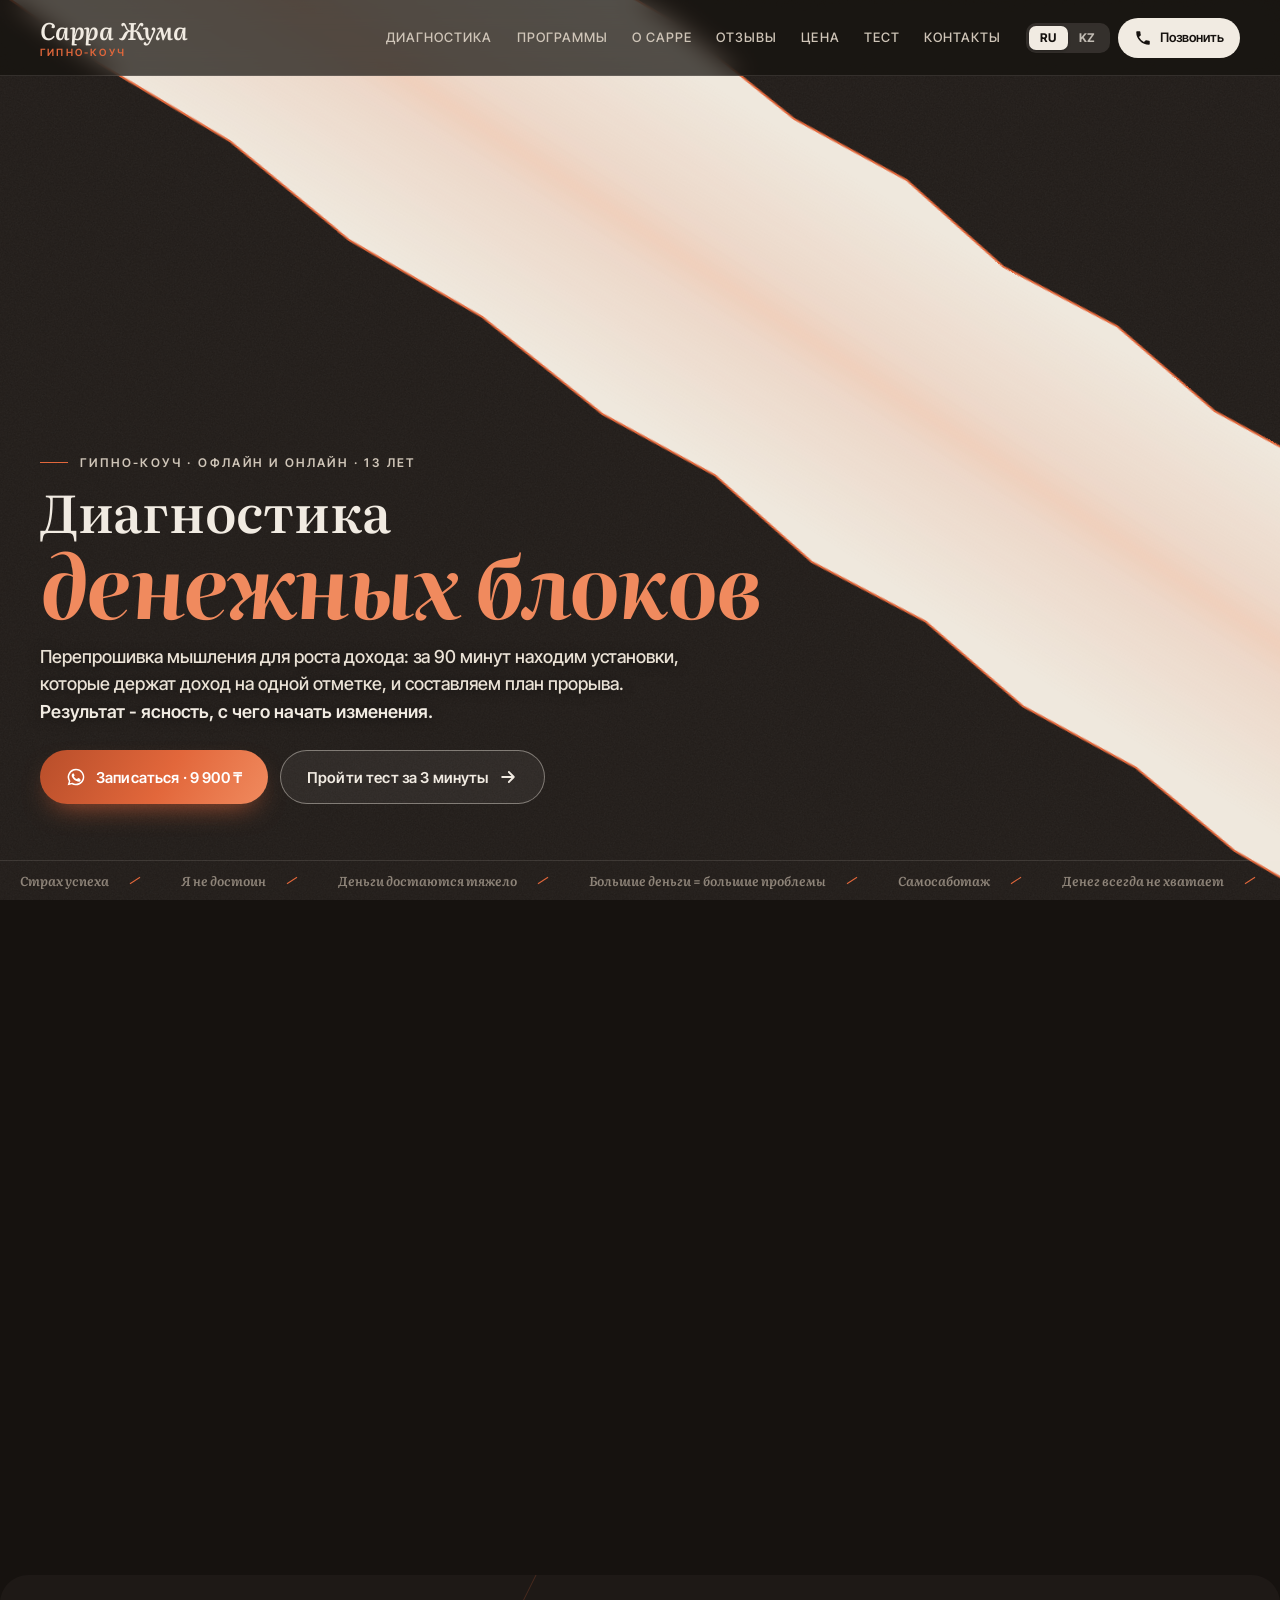
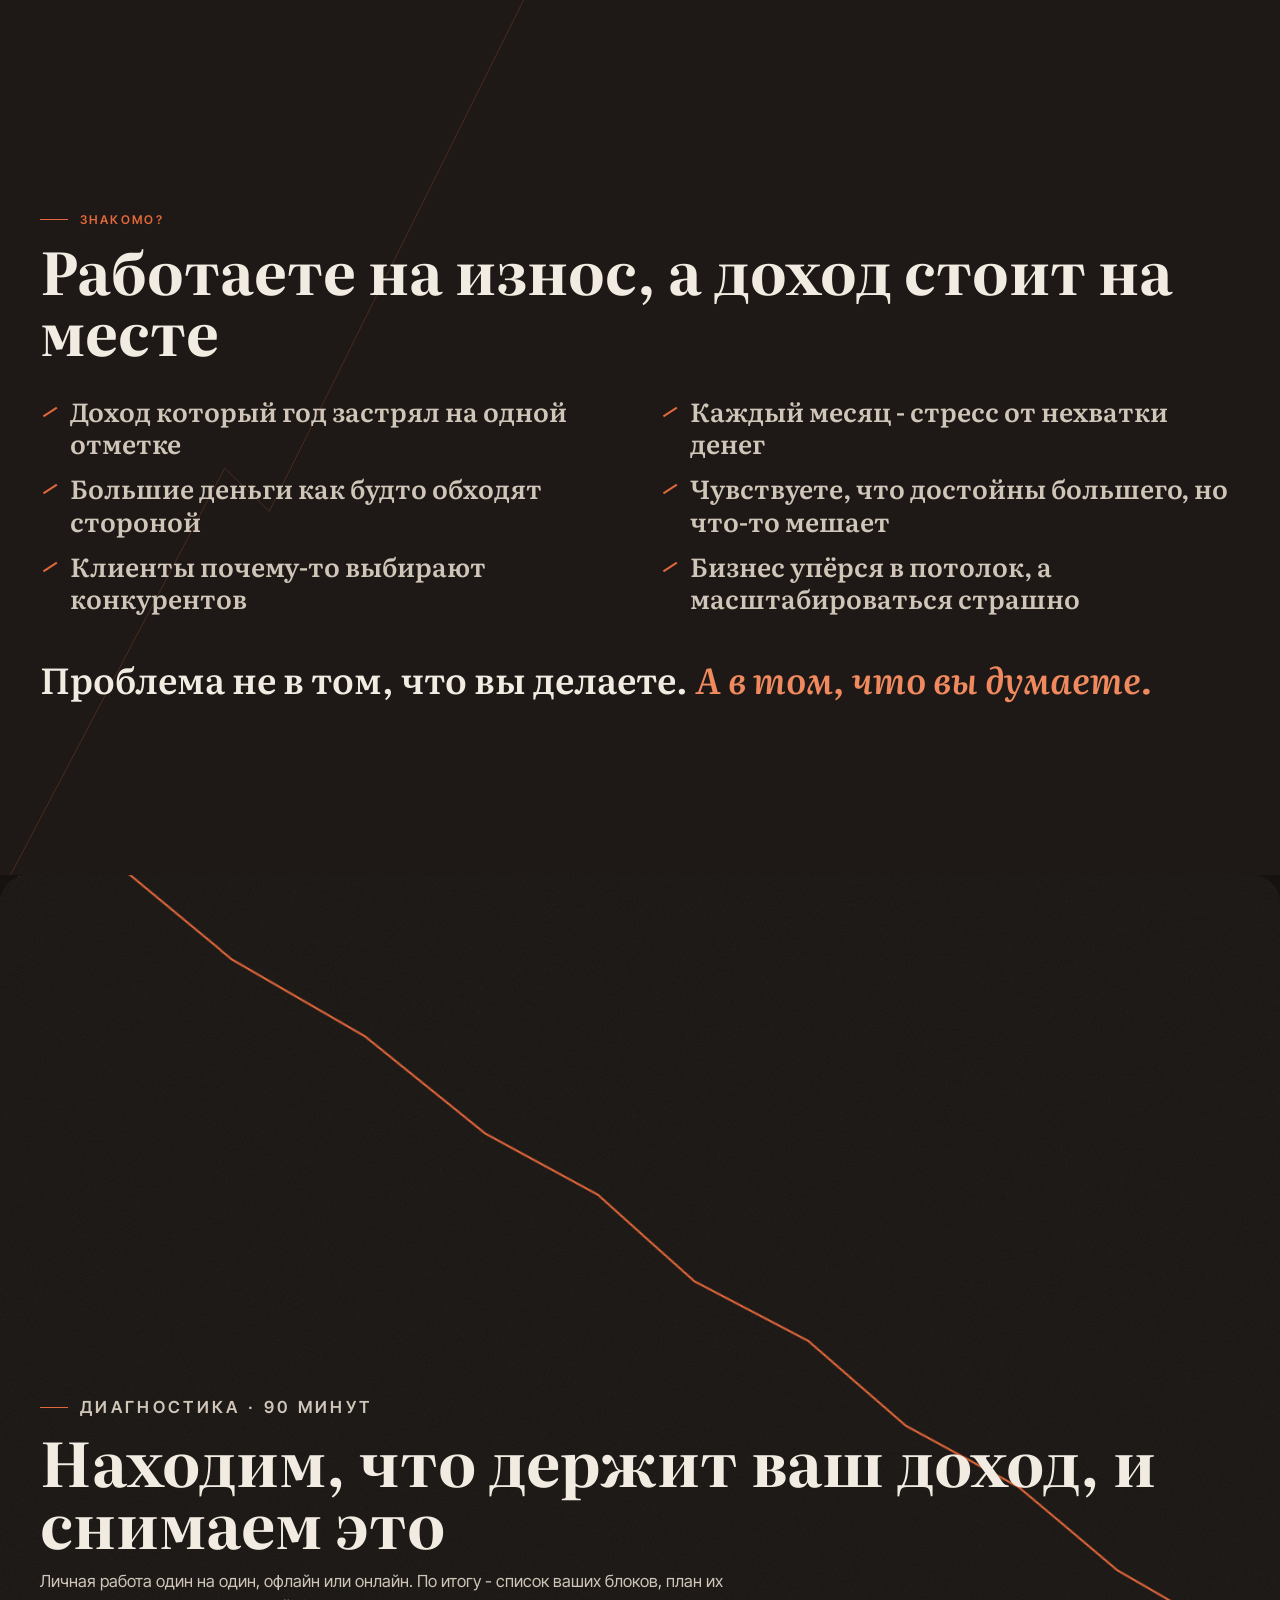
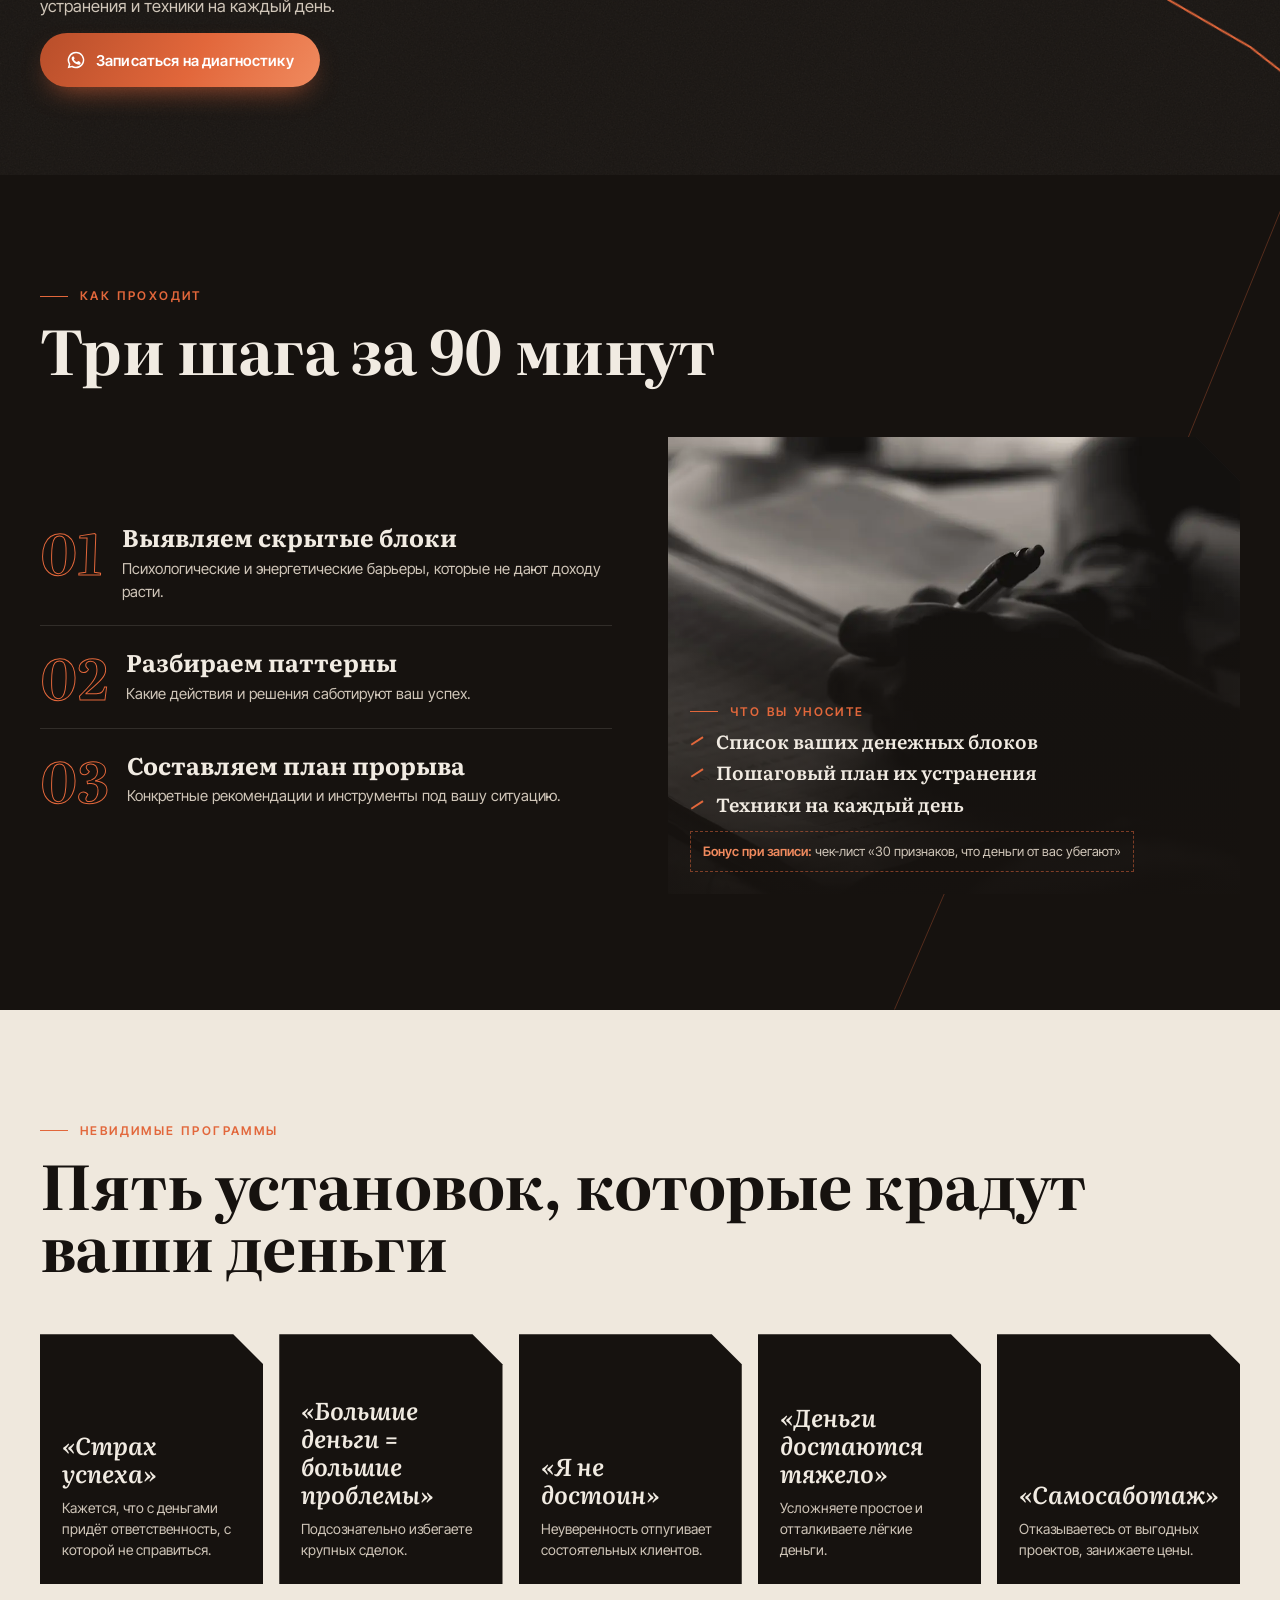
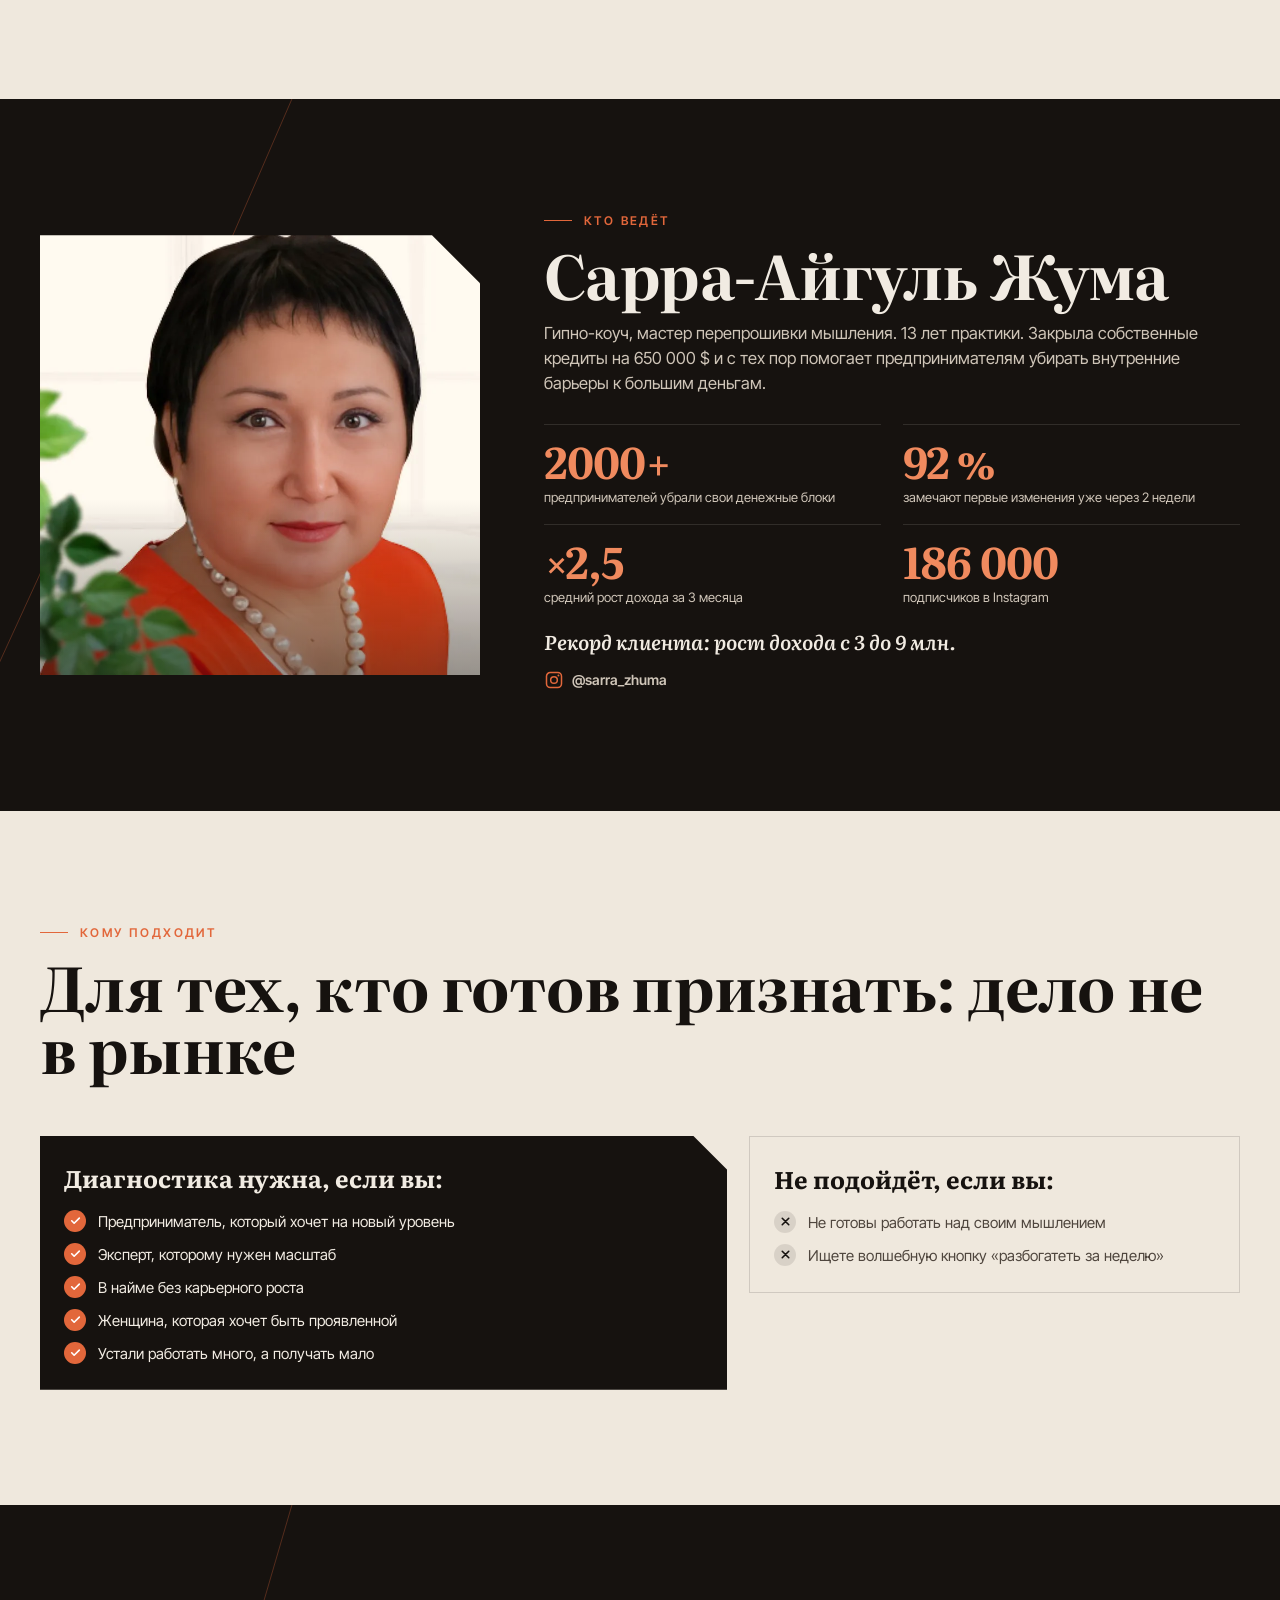
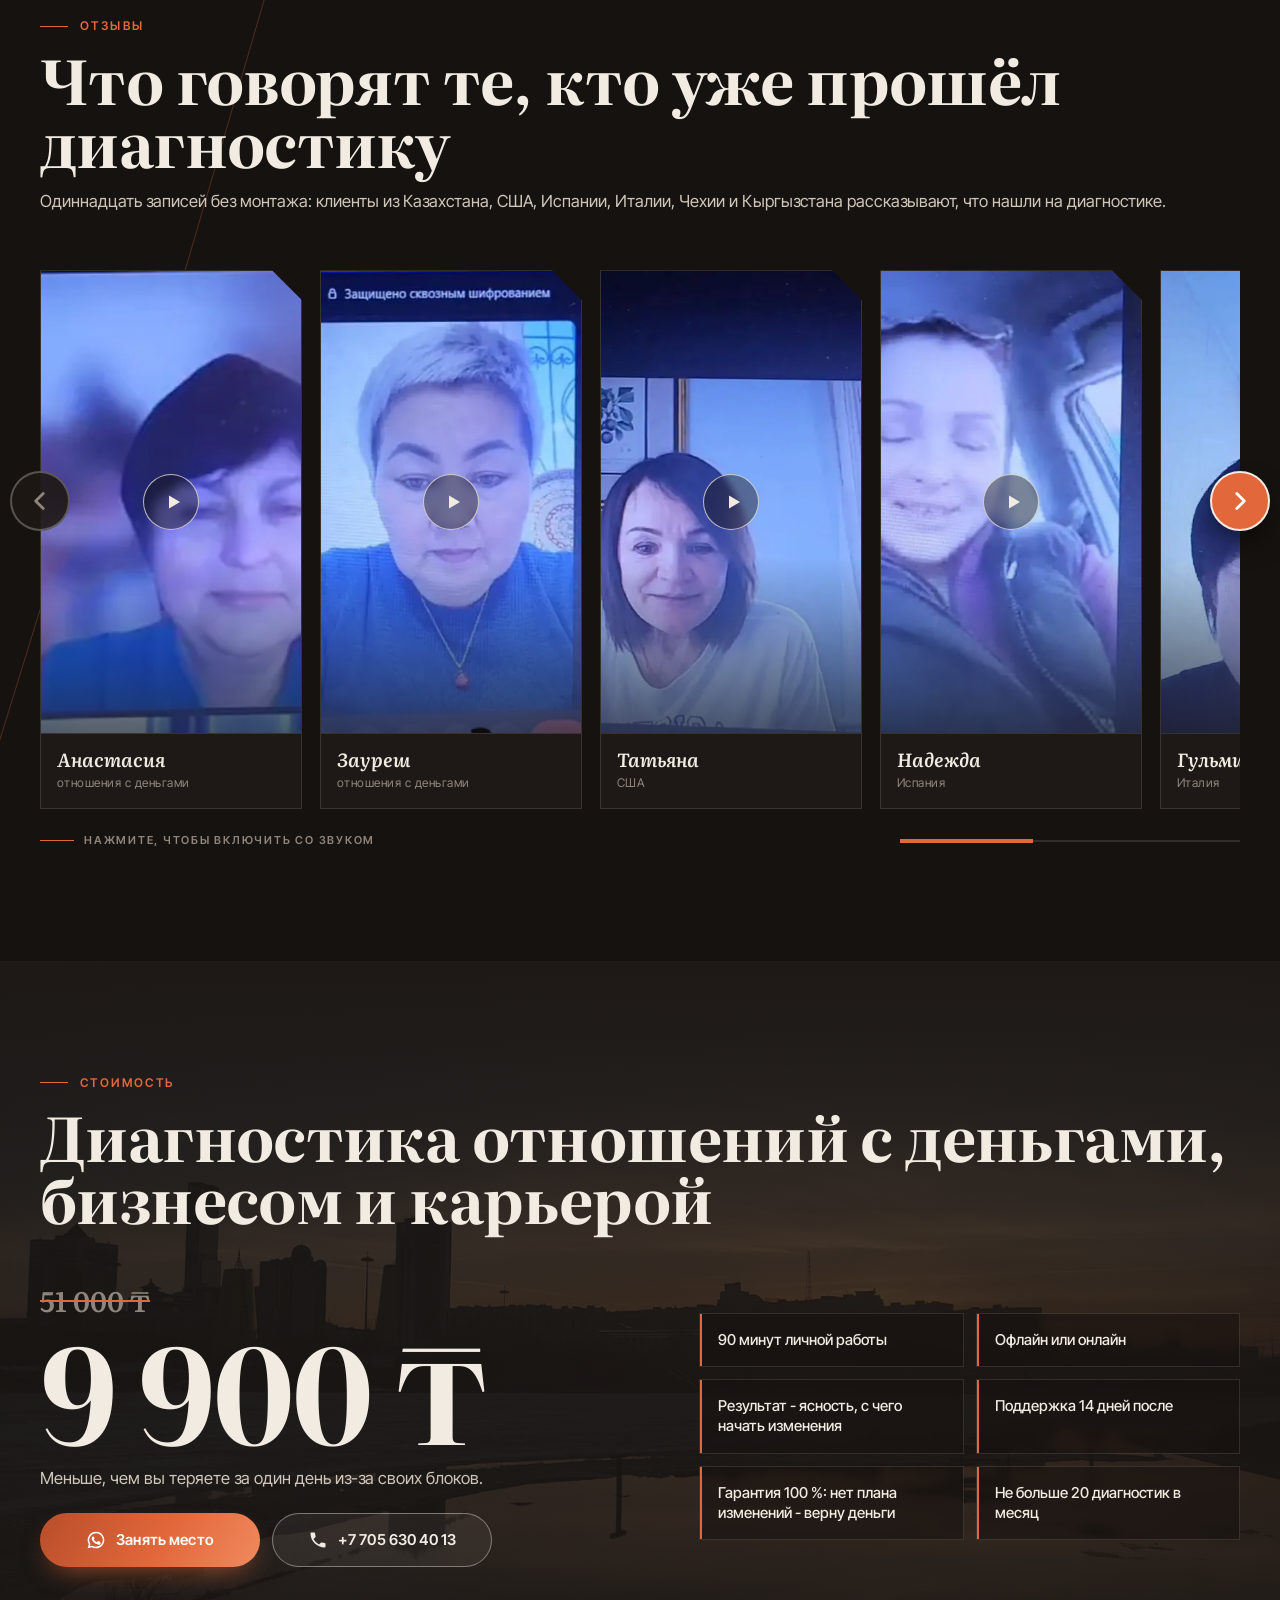
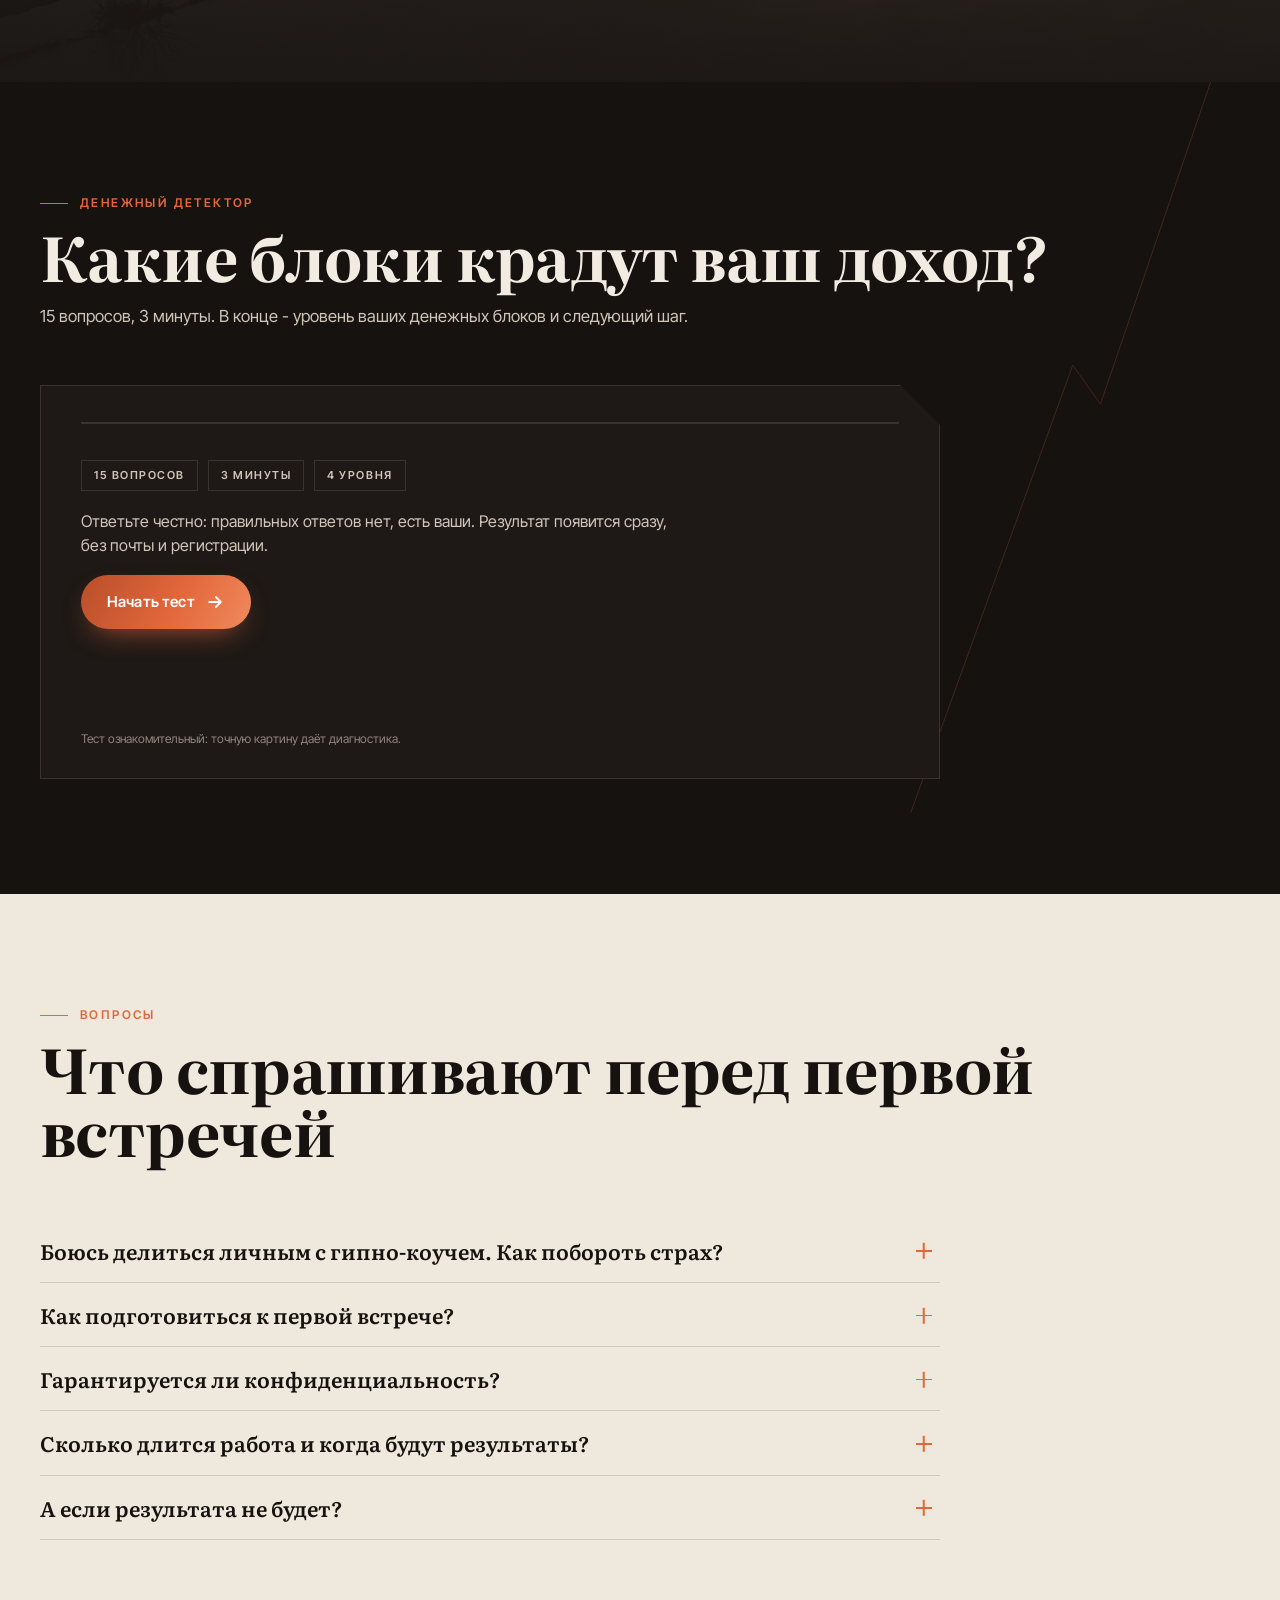
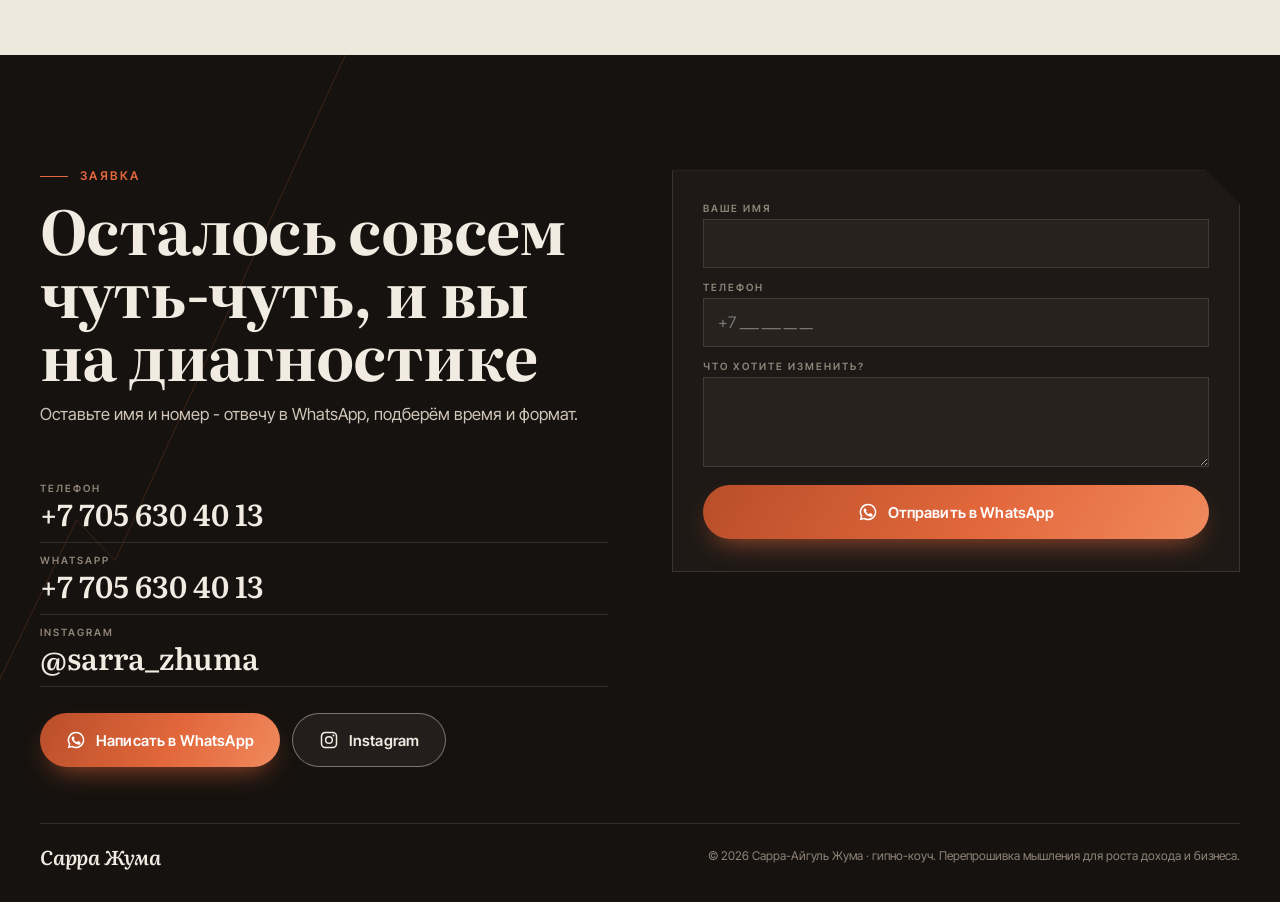
==== commit 24297c7b: "Три отзыва без имён - в конец ленты Лента начинается с именных карточек: Анастасия, Зауреш, Татьяна " ====
--- a/index.html
+++ b/index.html
@@ -23,7 +23,7 @@
 <link rel="preconnect" href="https://fonts.googleapis.com">
 <link rel="preconnect" href="https://fonts.gstatic.com" crossorigin>
 <link href="https://fonts.googleapis.com/css2?family=Literata:ital,opsz,wght@0,7..72,600;0,7..72,700;1,7..72,600;1,7..72,700&family=Inter+Tight:wght@400;500;600&display=swap" rel="stylesheet">
-<link rel="stylesheet" href="styles.css?v=20260907-4">
+<link rel="stylesheet" href="styles.css?v=20260907-5">
 <script type="application/ld+json">
 {"@context":"https://schema.org","@type":"ProfessionalService","name":"Сарра Жума · гипно-коуч",
 "description":"Диагностика денежных блоков: 90 минут личной работы с гипно-коучем, офлайн или онлайн. Список установок, план прорыва, поддержка 14 дней.",
@@ -294,6 +294,94 @@
     <div class="otz-wrap">
       <div class="otz" id="otz">
       <figure class="otz-i rv">
+        <button class="otz-slot" type="button" data-full="assets/otz/otz-04.mp4" data-poster="assets/otz/otz-04.webp" aria-label="Смотреть видео-отзыв" data-i-aria="a.play">
+          <img src="assets/otz/otz-04.webp" alt="" width="480" height="854" loading="lazy" decoding="async">
+          <video class="otz-loop" data-src="assets/otz/otz-04-loop.mp4" muted playsinline loop preload="none" tabindex="-1" aria-hidden="true"></video>
+          <span class="otz-play" aria-hidden="true"><svg viewBox="0 0 24 24"><path d="M8 5.5v13l11-6.5z"/></svg></span>
+        </button>
+        <figcaption>
+          <b data-i="oz.04.n">Анастасия</b>
+          <span data-i="oz.04.r">отношения с деньгами</span>
+        </figcaption>
+      </figure>
+      <figure class="otz-i rv">
+        <button class="otz-slot" type="button" data-full="assets/otz/otz-05.mp4" data-poster="assets/otz/otz-05.webp" aria-label="Смотреть видео-отзыв" data-i-aria="a.play">
+          <img src="assets/otz/otz-05.webp" alt="" width="480" height="854" loading="lazy" decoding="async">
+          <video class="otz-loop" data-src="assets/otz/otz-05-loop.mp4" muted playsinline loop preload="none" tabindex="-1" aria-hidden="true"></video>
+          <span class="otz-play" aria-hidden="true"><svg viewBox="0 0 24 24"><path d="M8 5.5v13l11-6.5z"/></svg></span>
+        </button>
+        <figcaption>
+          <b data-i="oz.05.n">Зауреш</b>
+          <span data-i="oz.05.r">отношения с деньгами</span>
+        </figcaption>
+      </figure>
+      <figure class="otz-i rv">
+        <button class="otz-slot" type="button" data-full="assets/otz/otz-06.mp4" data-poster="assets/otz/otz-06.webp" aria-label="Смотреть видео-отзыв" data-i-aria="a.play">
+          <img src="assets/otz/otz-06.webp" alt="" width="480" height="854" loading="lazy" decoding="async">
+          <video class="otz-loop" data-src="assets/otz/otz-06-loop.mp4" muted playsinline loop preload="none" tabindex="-1" aria-hidden="true"></video>
+          <span class="otz-play" aria-hidden="true"><svg viewBox="0 0 24 24"><path d="M8 5.5v13l11-6.5z"/></svg></span>
+        </button>
+        <figcaption>
+          <b data-i="oz.06.n">Татьяна</b>
+          <span data-i="oz.06.r">США</span>
+        </figcaption>
+      </figure>
+      <figure class="otz-i rv">
+        <button class="otz-slot" type="button" data-full="assets/otz/otz-07.mp4" data-poster="assets/otz/otz-07.webp" aria-label="Смотреть видео-отзыв" data-i-aria="a.play">
+          <img src="assets/otz/otz-07.webp" alt="" width="480" height="854" loading="lazy" decoding="async">
+          <video class="otz-loop" data-src="assets/otz/otz-07-loop.mp4" muted playsinline loop preload="none" tabindex="-1" aria-hidden="true"></video>
+          <span class="otz-play" aria-hidden="true"><svg viewBox="0 0 24 24"><path d="M8 5.5v13l11-6.5z"/></svg></span>
+        </button>
+        <figcaption>
+          <b data-i="oz.07.n">Надежда</b>
+          <span data-i="oz.07.r">Испания</span>
+        </figcaption>
+      </figure>
+      <figure class="otz-i rv">
+        <button class="otz-slot" type="button" data-full="assets/otz/otz-08.mp4" data-poster="assets/otz/otz-08.webp" aria-label="Смотреть видео-отзыв" data-i-aria="a.play">
+          <img src="assets/otz/otz-08.webp" alt="" width="480" height="854" loading="lazy" decoding="async">
+          <video class="otz-loop" data-src="assets/otz/otz-08-loop.mp4" muted playsinline loop preload="none" tabindex="-1" aria-hidden="true"></video>
+          <span class="otz-play" aria-hidden="true"><svg viewBox="0 0 24 24"><path d="M8 5.5v13l11-6.5z"/></svg></span>
+        </button>
+        <figcaption>
+          <b data-i="oz.08.n">Гульмира</b>
+          <span data-i="oz.08.r">Италия</span>
+        </figcaption>
+      </figure>
+      <figure class="otz-i rv">
+        <button class="otz-slot" type="button" data-full="assets/otz/otz-09.mp4" data-poster="assets/otz/otz-09.webp" aria-label="Смотреть видео-отзыв" data-i-aria="a.play">
+          <img src="assets/otz/otz-09.webp" alt="" width="480" height="854" loading="lazy" decoding="async">
+          <video class="otz-loop" data-src="assets/otz/otz-09-loop.mp4" muted playsinline loop preload="none" tabindex="-1" aria-hidden="true"></video>
+          <span class="otz-play" aria-hidden="true"><svg viewBox="0 0 24 24"><path d="M8 5.5v13l11-6.5z"/></svg></span>
+        </button>
+        <figcaption>
+          <b data-i="oz.09.n">Ася</b>
+          <span data-i="oz.09.r">Чехия</span>
+        </figcaption>
+      </figure>
+      <figure class="otz-i rv">
+        <button class="otz-slot" type="button" data-full="assets/otz/otz-10.mp4" data-poster="assets/otz/otz-10.webp" aria-label="Смотреть видео-отзыв" data-i-aria="a.play">
+          <img src="assets/otz/otz-10.webp" alt="" width="480" height="854" loading="lazy" decoding="async">
+          <video class="otz-loop" data-src="assets/otz/otz-10-loop.mp4" muted playsinline loop preload="none" tabindex="-1" aria-hidden="true"></video>
+          <span class="otz-play" aria-hidden="true"><svg viewBox="0 0 24 24"><path d="M8 5.5v13l11-6.5z"/></svg></span>
+        </button>
+        <figcaption>
+          <b data-i="oz.10.n">Гульнар</b>
+          <span data-i="oz.10.r">Кыргызстан</span>
+        </figcaption>
+      </figure>
+      <figure class="otz-i rv">
+        <button class="otz-slot" type="button" data-full="assets/otz/otz-11.mp4" data-poster="assets/otz/otz-11.webp" aria-label="Смотреть видео-отзыв" data-i-aria="a.play">
+          <img src="assets/otz/otz-11.webp" alt="" width="480" height="854" loading="lazy" decoding="async">
+          <video class="otz-loop" data-src="assets/otz/otz-11-loop.mp4" muted playsinline loop preload="none" tabindex="-1" aria-hidden="true"></video>
+          <span class="otz-play" aria-hidden="true"><svg viewBox="0 0 24 24"><path d="M8 5.5v13l11-6.5z"/></svg></span>
+        </button>
+        <figcaption>
+          <b data-i="oz.11.n">Аягуль</b>
+          <span data-i="oz.11.r">родовые программы</span>
+        </figcaption>
+      </figure>
+      <figure class="otz-i rv">
         <button class="otz-slot" type="button" data-full="assets/otz/otz-01.mp4" data-poster="assets/otz/otz-01.webp" aria-label="Смотреть видео-отзыв" data-i-aria="a.play">
           <img src="assets/otz/otz-01.webp" alt="" width="480" height="854" loading="lazy" decoding="async">
           <video class="otz-loop" data-src="assets/otz/otz-01-loop.mp4" muted playsinline loop preload="none" tabindex="-1" aria-hidden="true"></video>
@@ -321,94 +409,6 @@
         </button>
         <figcaption>
           <b data-i="oz.03.n">Отзыв о диагностике</b>
-        </figcaption>
-      </figure>
-      <figure class="otz-i rv">
-        <button class="otz-slot" type="button" data-full="assets/otz/otz-04.mp4" data-poster="assets/otz/otz-04.webp" aria-label="Смотреть видео-отзыв" data-i-aria="a.play">
-          <img src="assets/otz/otz-04.webp" alt="" width="480" height="854" loading="lazy" decoding="async">
-          <video class="otz-loop" data-src="assets/otz/otz-04-loop.mp4" muted playsinline loop preload="none" tabindex="-1" aria-hidden="true"></video>
-          <span class="otz-play" aria-hidden="true"><svg viewBox="0 0 24 24"><path d="M8 5.5v13l11-6.5z"/></svg></span>
-        </button>
-        <figcaption>
-          <b data-i="oz.04.n">Анастасия</b>
-          <span data-i="oz.04.r">отношения с деньгами</span>
-        </figcaption>
-      </figure>
-      <figure class="otz-i rv">
-        <button class="otz-slot" type="button" data-full="assets/otz/otz-05.mp4" data-poster="assets/otz/otz-05.webp" aria-label="Смотреть видео-отзыв" data-i-aria="a.play">
-          <img src="assets/otz/otz-05.webp" alt="" width="480" height="854" loading="lazy" decoding="async">
-          <video class="otz-loop" data-src="assets/otz/otz-05-loop.mp4" muted playsinline loop preload="none" tabindex="-1" aria-hidden="true"></video>
-          <span class="otz-play" aria-hidden="true"><svg viewBox="0 0 24 24"><path d="M8 5.5v13l11-6.5z"/></svg></span>
-        </button>
-        <figcaption>
-          <b data-i="oz.05.n">Зауреш</b>
-          <span data-i="oz.05.r">отношения с деньгами</span>
-        </figcaption>
-      </figure>
-      <figure class="otz-i rv">
-        <button class="otz-slot" type="button" data-full="assets/otz/otz-06.mp4" data-poster="assets/otz/otz-06.webp" aria-label="Смотреть видео-отзыв" data-i-aria="a.play">
-          <img src="assets/otz/otz-06.webp" alt="" width="480" height="854" loading="lazy" decoding="async">
-          <video class="otz-loop" data-src="assets/otz/otz-06-loop.mp4" muted playsinline loop preload="none" tabindex="-1" aria-hidden="true"></video>
-          <span class="otz-play" aria-hidden="true"><svg viewBox="0 0 24 24"><path d="M8 5.5v13l11-6.5z"/></svg></span>
-        </button>
-        <figcaption>
-          <b data-i="oz.06.n">Татьяна</b>
-          <span data-i="oz.06.r">США</span>
-        </figcaption>
-      </figure>
-      <figure class="otz-i rv">
-        <button class="otz-slot" type="button" data-full="assets/otz/otz-07.mp4" data-poster="assets/otz/otz-07.webp" aria-label="Смотреть видео-отзыв" data-i-aria="a.play">
-          <img src="assets/otz/otz-07.webp" alt="" width="480" height="854" loading="lazy" decoding="async">
-          <video class="otz-loop" data-src="assets/otz/otz-07-loop.mp4" muted playsinline loop preload="none" tabindex="-1" aria-hidden="true"></video>
-          <span class="otz-play" aria-hidden="true"><svg viewBox="0 0 24 24"><path d="M8 5.5v13l11-6.5z"/></svg></span>
-        </button>
-        <figcaption>
-          <b data-i="oz.07.n">Надежда</b>
-          <span data-i="oz.07.r">Испания</span>
-        </figcaption>
-      </figure>
-      <figure class="otz-i rv">
-        <button class="otz-slot" type="button" data-full="assets/otz/otz-08.mp4" data-poster="assets/otz/otz-08.webp" aria-label="Смотреть видео-отзыв" data-i-aria="a.play">
-          <img src="assets/otz/otz-08.webp" alt="" width="480" height="854" loading="lazy" decoding="async">
-          <video class="otz-loop" data-src="assets/otz/otz-08-loop.mp4" muted playsinline loop preload="none" tabindex="-1" aria-hidden="true"></video>
-          <span class="otz-play" aria-hidden="true"><svg viewBox="0 0 24 24"><path d="M8 5.5v13l11-6.5z"/></svg></span>
-        </button>
-        <figcaption>
-          <b data-i="oz.08.n">Гульмира</b>
-          <span data-i="oz.08.r">Италия</span>
-        </figcaption>
-      </figure>
-      <figure class="otz-i rv">
-        <button class="otz-slot" type="button" data-full="assets/otz/otz-09.mp4" data-poster="assets/otz/otz-09.webp" aria-label="Смотреть видео-отзыв" data-i-aria="a.play">
-          <img src="assets/otz/otz-09.webp" alt="" width="480" height="854" loading="lazy" decoding="async">
-          <video class="otz-loop" data-src="assets/otz/otz-09-loop.mp4" muted playsinline loop preload="none" tabindex="-1" aria-hidden="true"></video>
-          <span class="otz-play" aria-hidden="true"><svg viewBox="0 0 24 24"><path d="M8 5.5v13l11-6.5z"/></svg></span>
-        </button>
-        <figcaption>
-          <b data-i="oz.09.n">Ася</b>
-          <span data-i="oz.09.r">Чехия</span>
-        </figcaption>
-      </figure>
-      <figure class="otz-i rv">
-        <button class="otz-slot" type="button" data-full="assets/otz/otz-10.mp4" data-poster="assets/otz/otz-10.webp" aria-label="Смотреть видео-отзыв" data-i-aria="a.play">
-          <img src="assets/otz/otz-10.webp" alt="" width="480" height="854" loading="lazy" decoding="async">
-          <video class="otz-loop" data-src="assets/otz/otz-10-loop.mp4" muted playsinline loop preload="none" tabindex="-1" aria-hidden="true"></video>
-          <span class="otz-play" aria-hidden="true"><svg viewBox="0 0 24 24"><path d="M8 5.5v13l11-6.5z"/></svg></span>
-        </button>
-        <figcaption>
-          <b data-i="oz.10.n">Гульнар</b>
-          <span data-i="oz.10.r">Кыргызстан</span>
-        </figcaption>
-      </figure>
-      <figure class="otz-i rv">
-        <button class="otz-slot" type="button" data-full="assets/otz/otz-11.mp4" data-poster="assets/otz/otz-11.webp" aria-label="Смотреть видео-отзыв" data-i-aria="a.play">
-          <img src="assets/otz/otz-11.webp" alt="" width="480" height="854" loading="lazy" decoding="async">
-          <video class="otz-loop" data-src="assets/otz/otz-11-loop.mp4" muted playsinline loop preload="none" tabindex="-1" aria-hidden="true"></video>
-          <span class="otz-play" aria-hidden="true"><svg viewBox="0 0 24 24"><path d="M8 5.5v13l11-6.5z"/></svg></span>
-        </button>
-        <figcaption>
-          <b data-i="oz.11.n">Аягуль</b>
-          <span data-i="oz.11.r">родовые программы</span>
         </figcaption>
       </figure>
       </div>
@@ -545,6 +545,6 @@
   <a href="https://wa.me/77056304013" data-wa="hero"><svg aria-hidden="true"><use href="#ic-wa"/></svg><span>WhatsApp</span></a>
 </div>
 
-<script src="script.js?v=20260907-4" defer></script>
+<script src="script.js?v=20260907-5" defer></script>
 </body>
 </html>
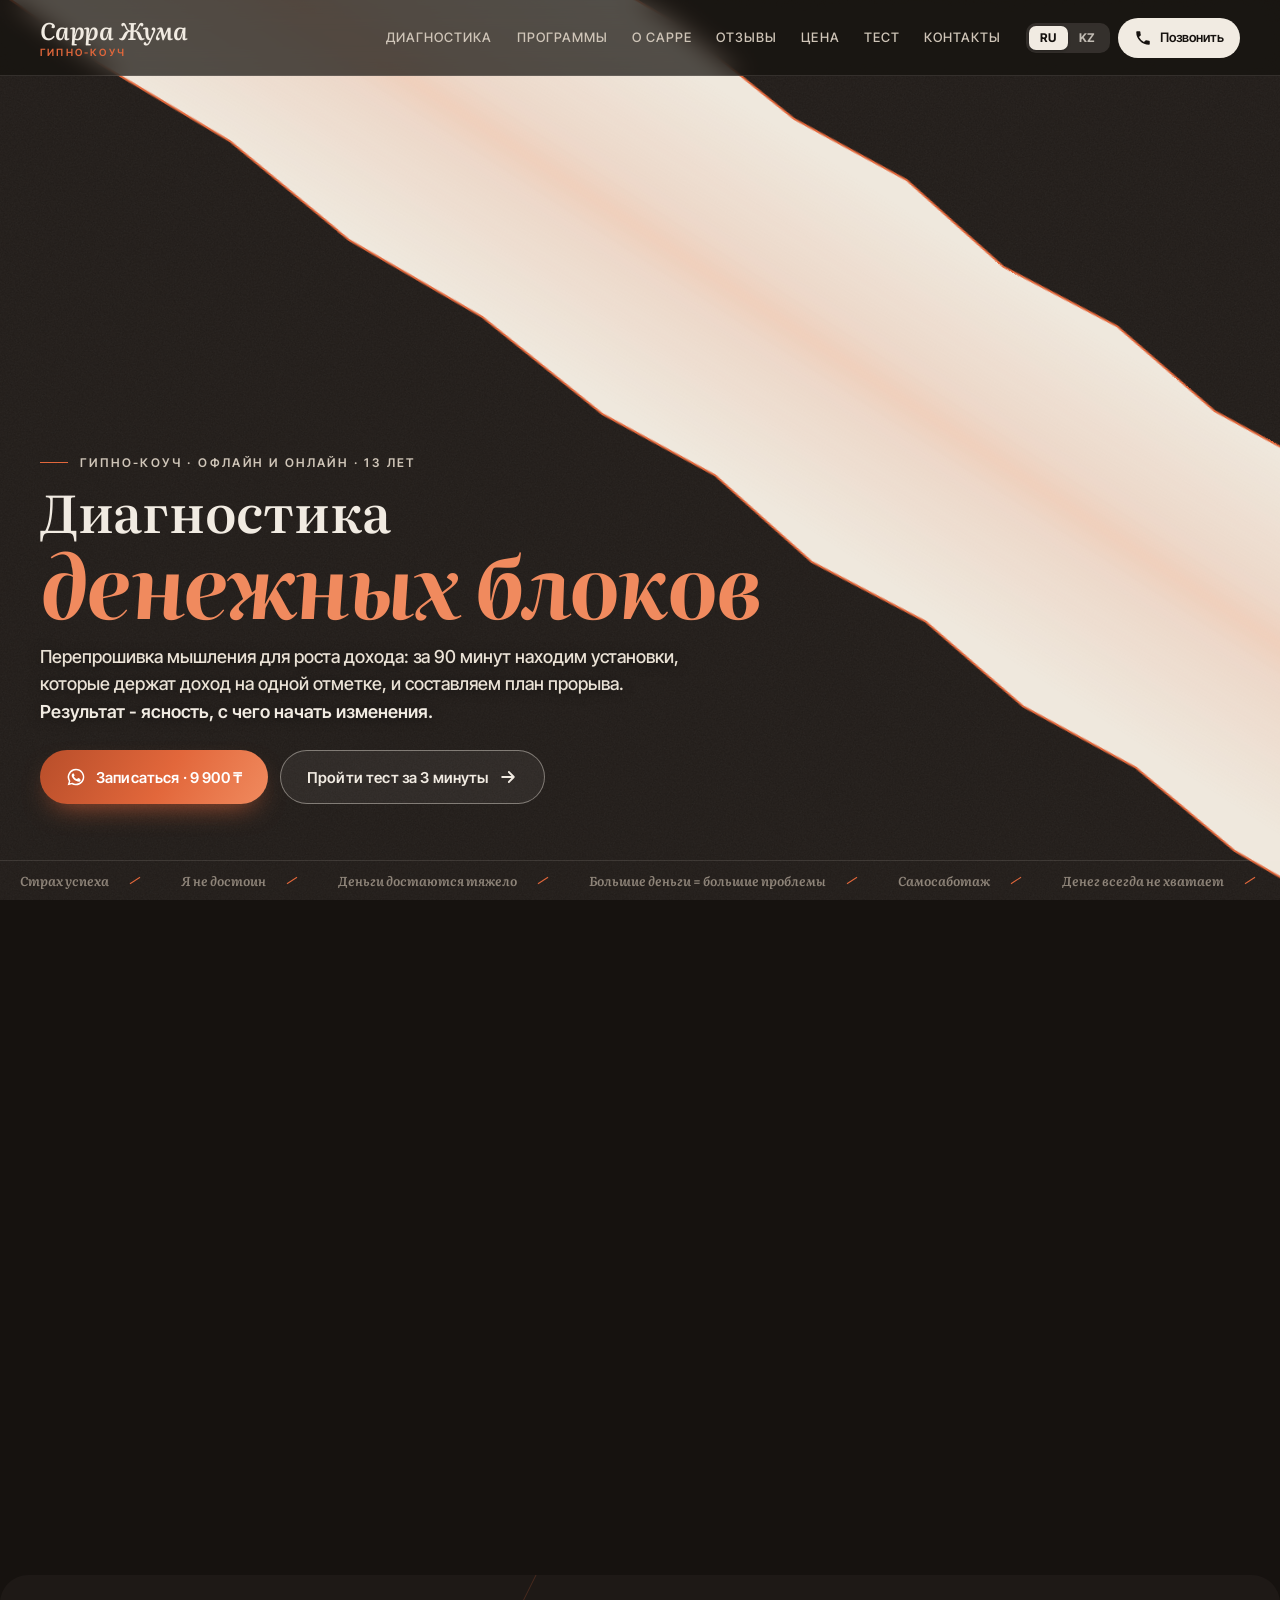
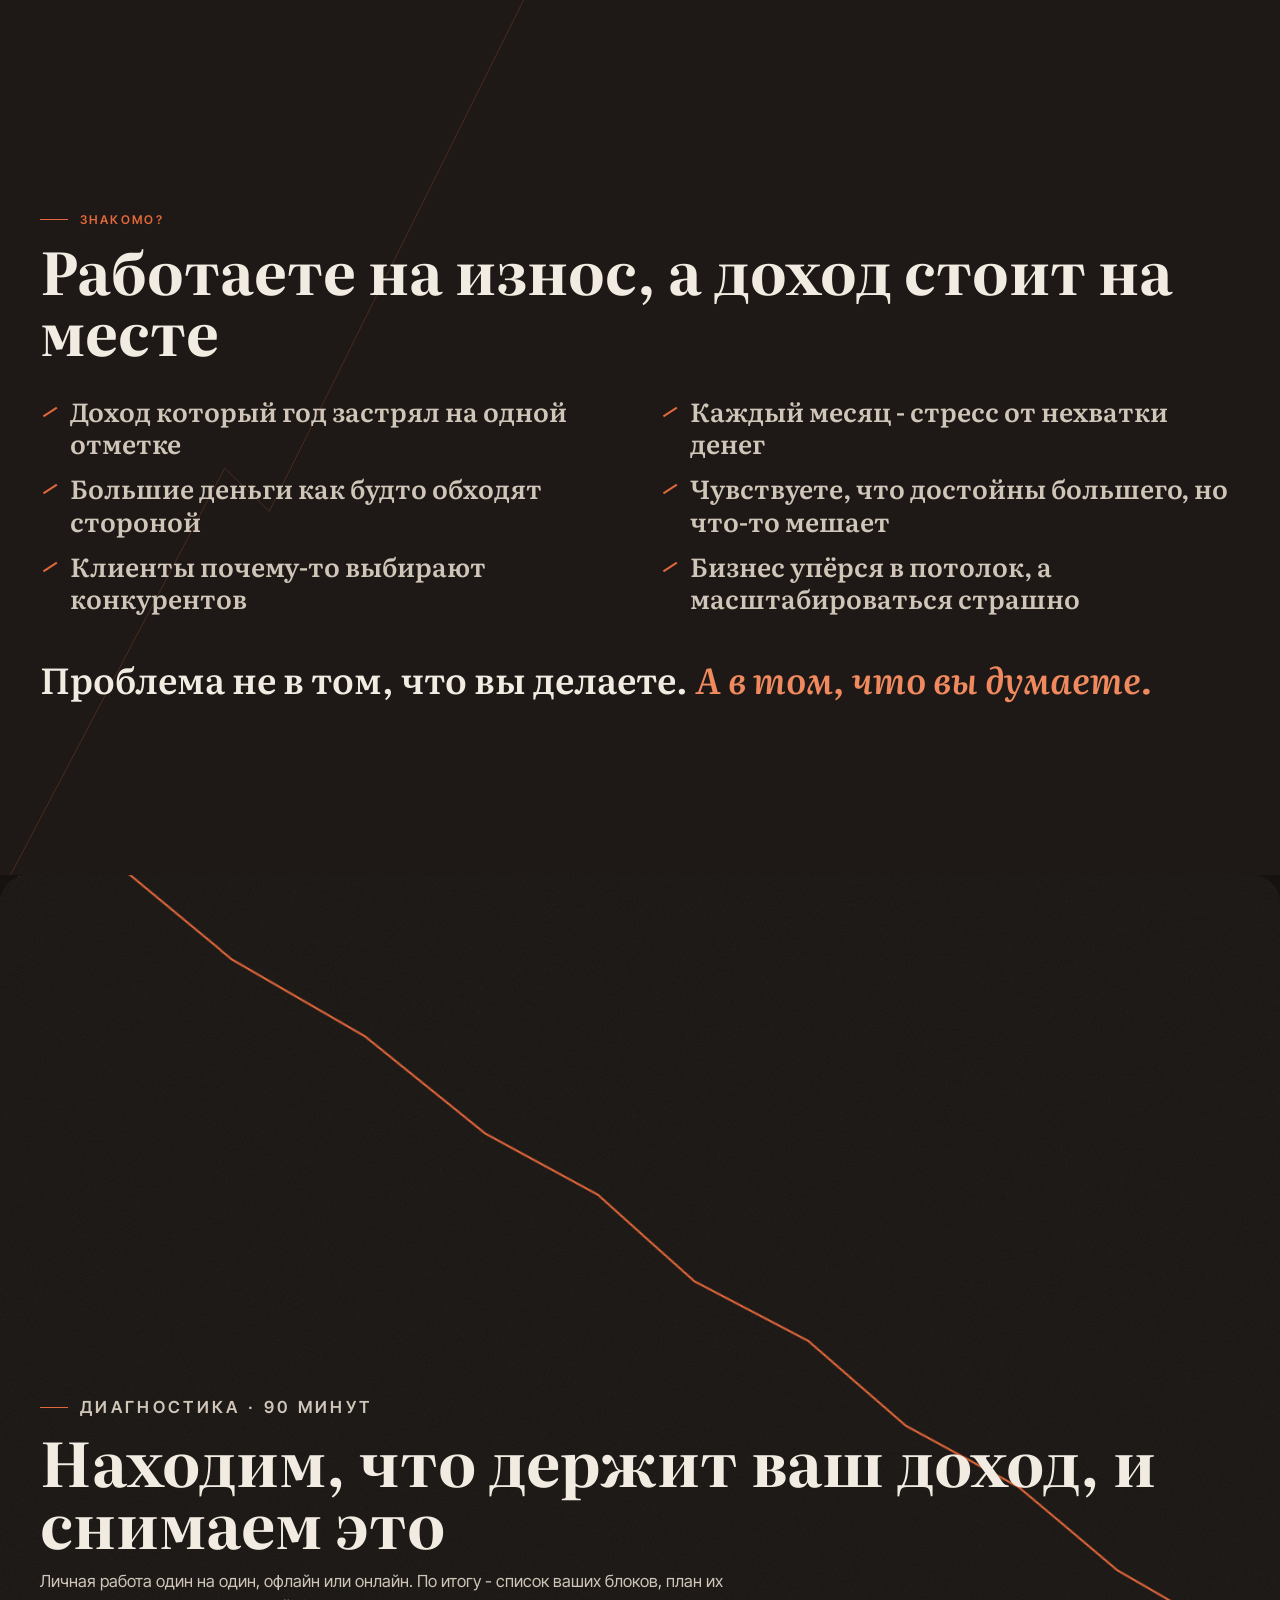
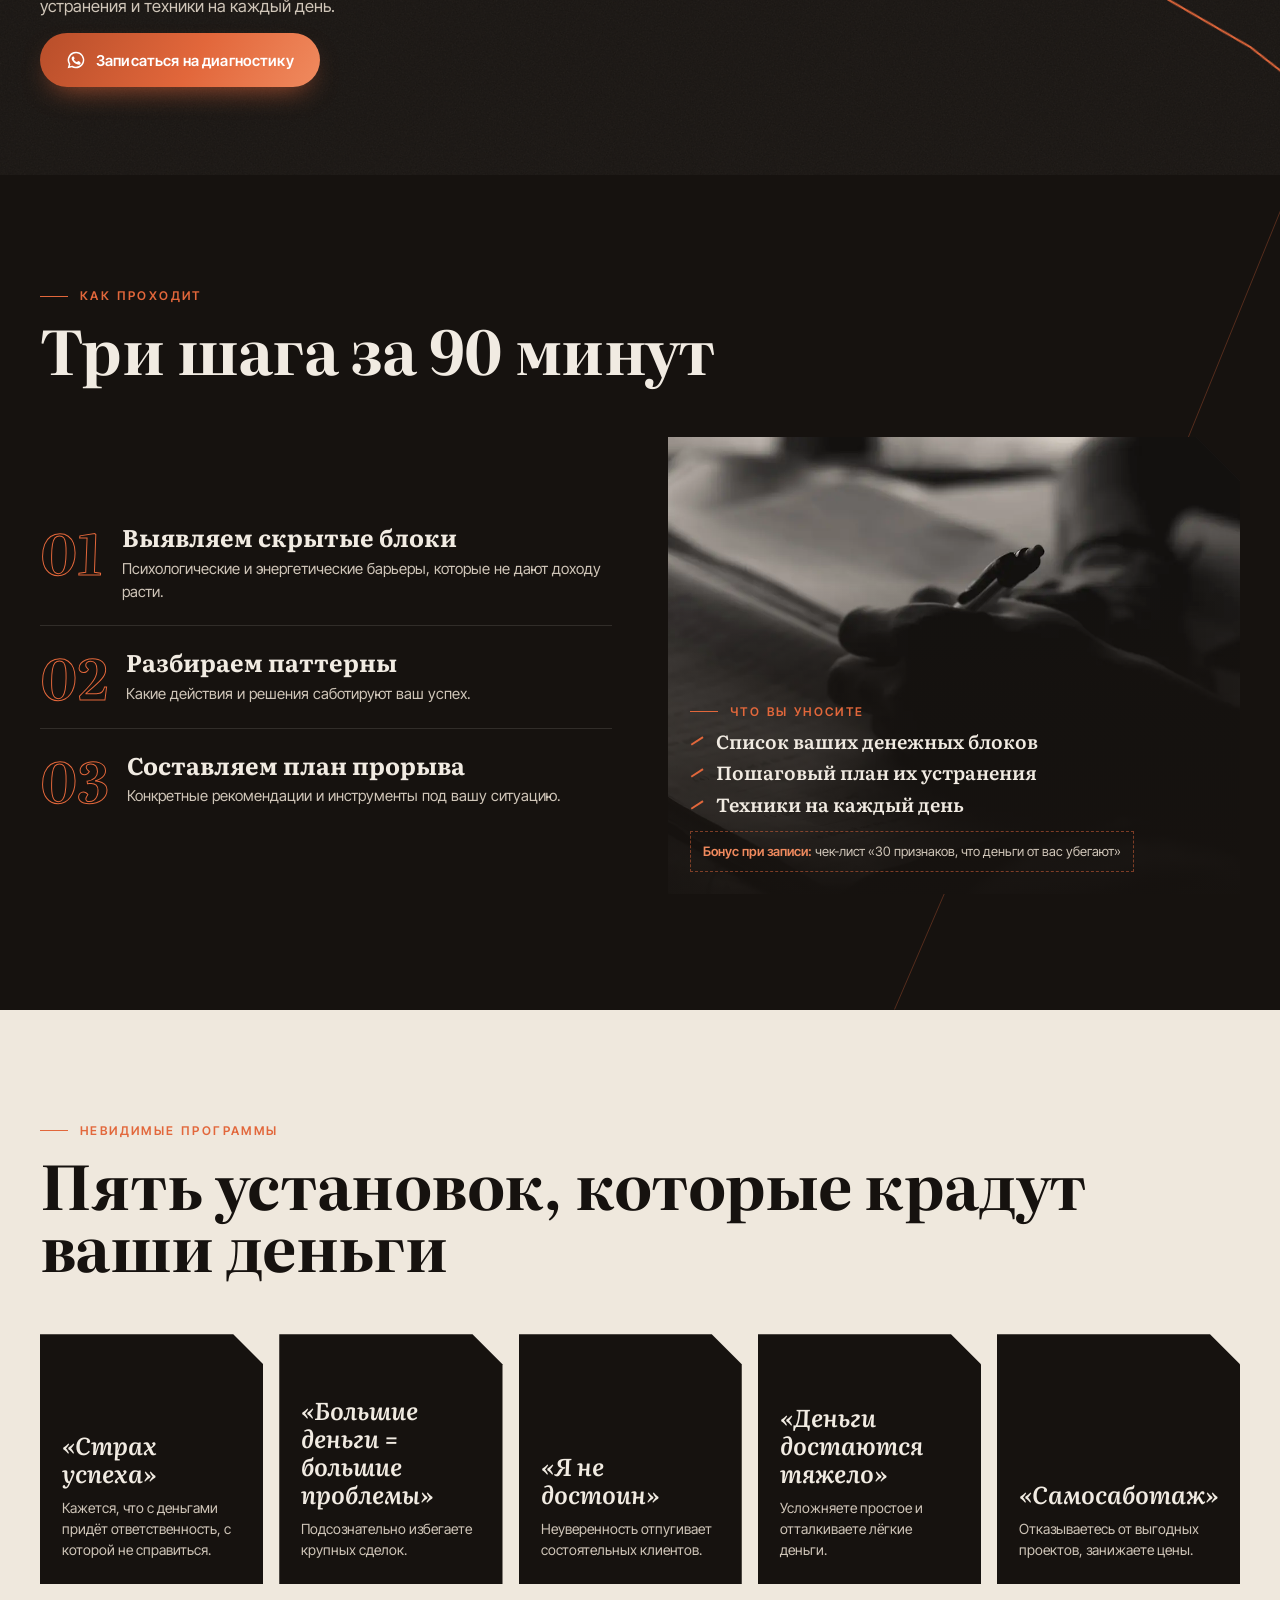
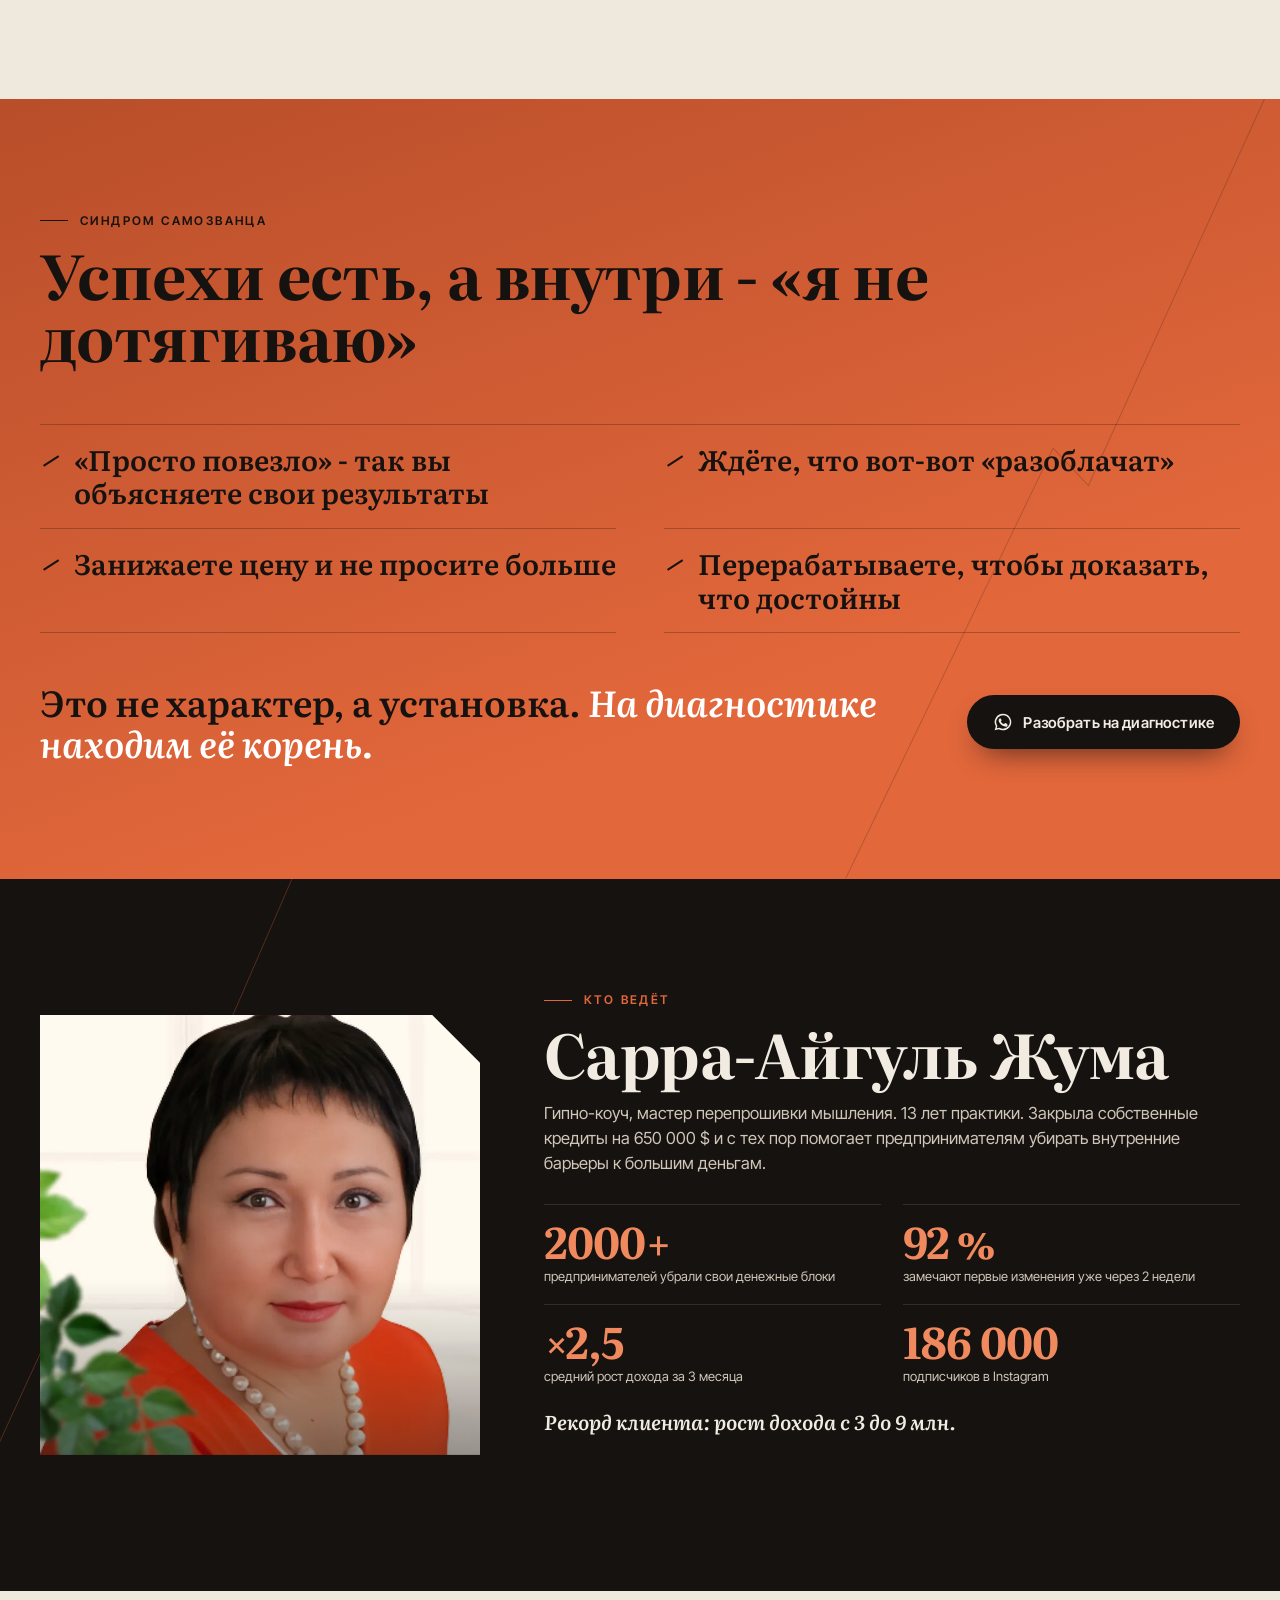
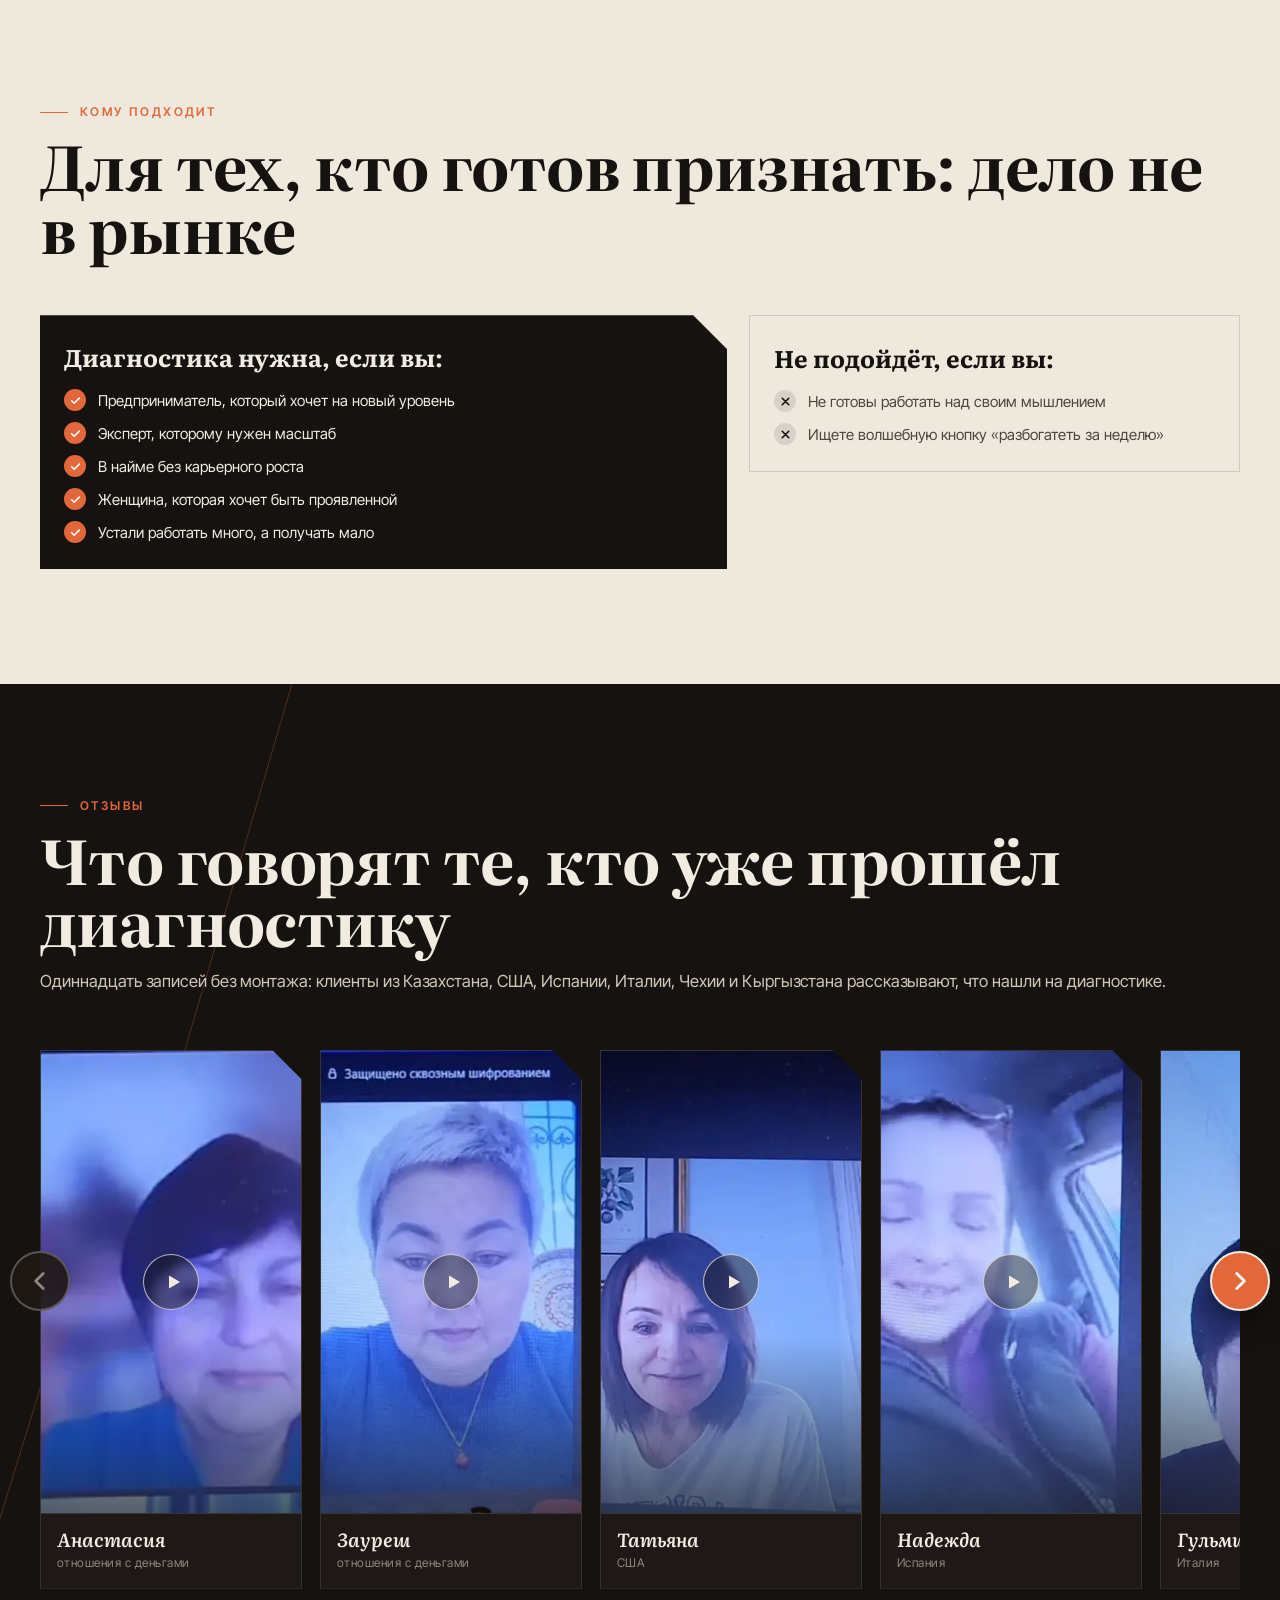
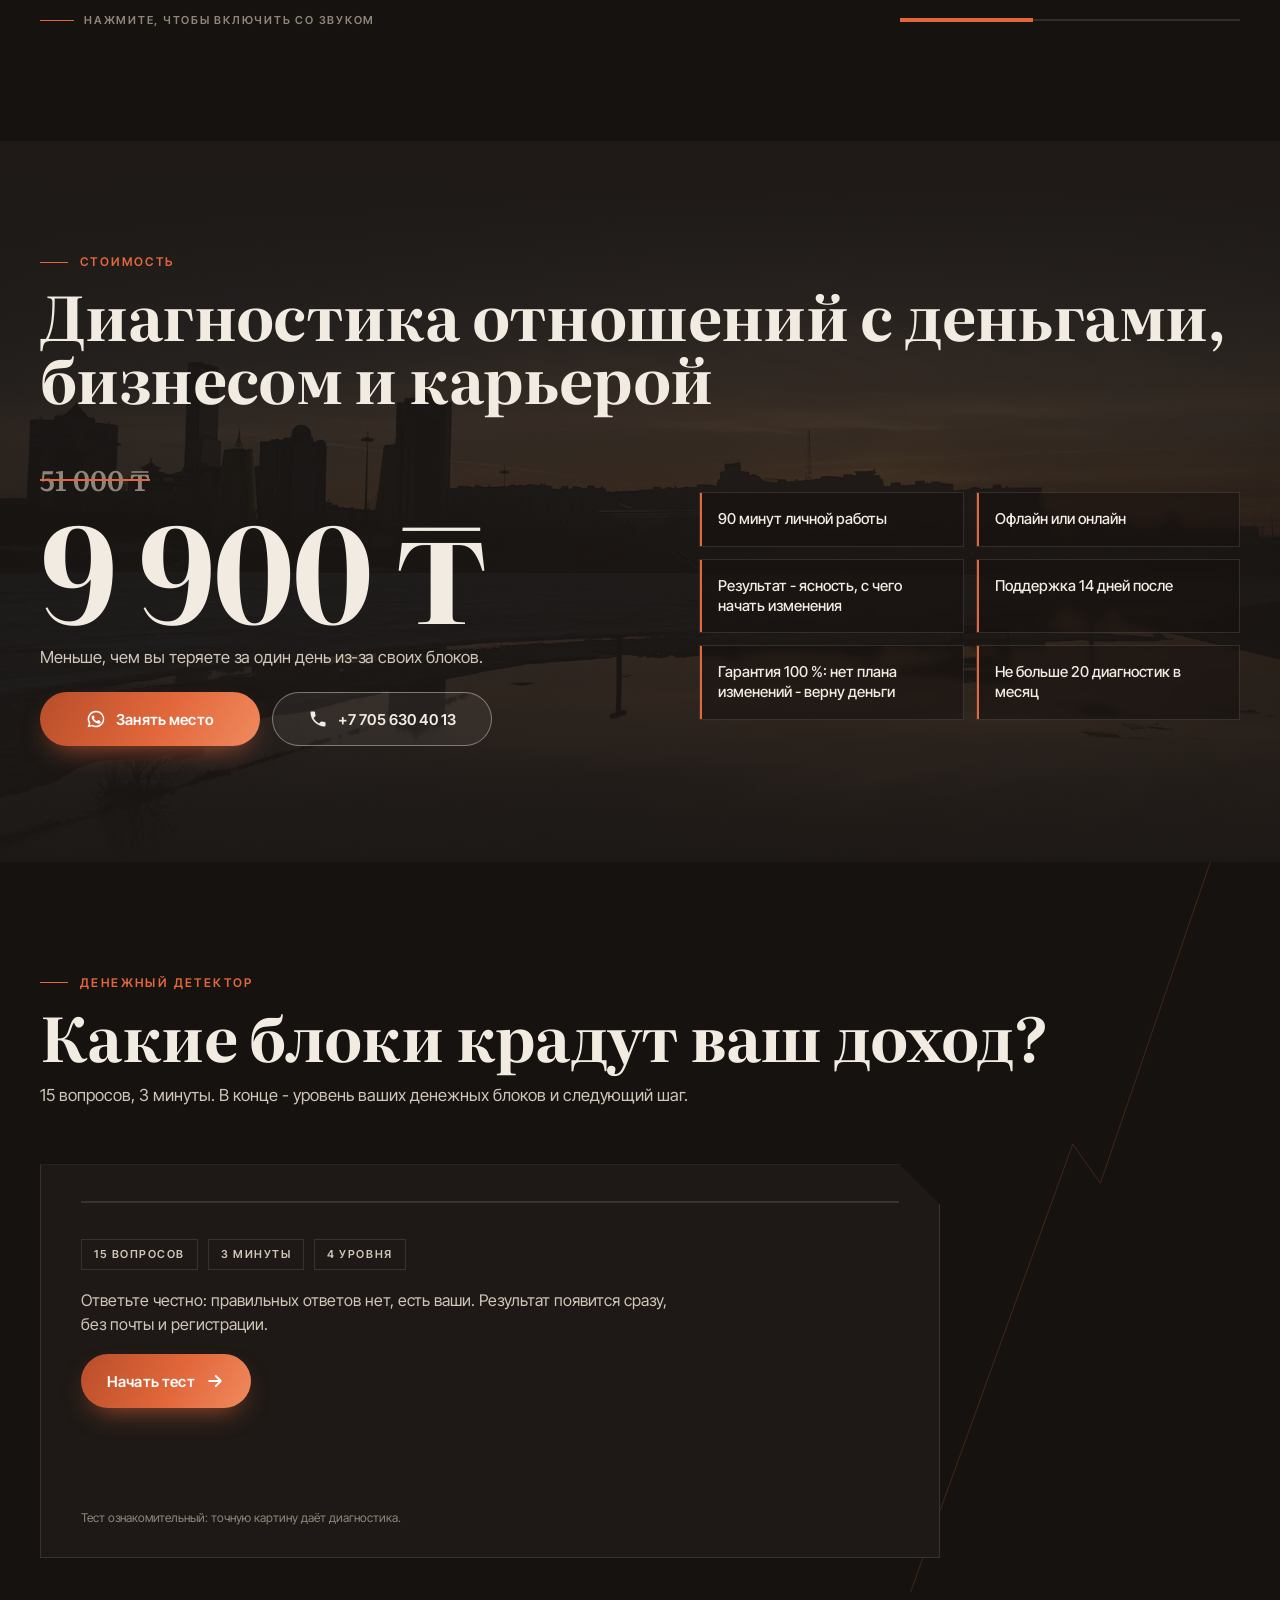
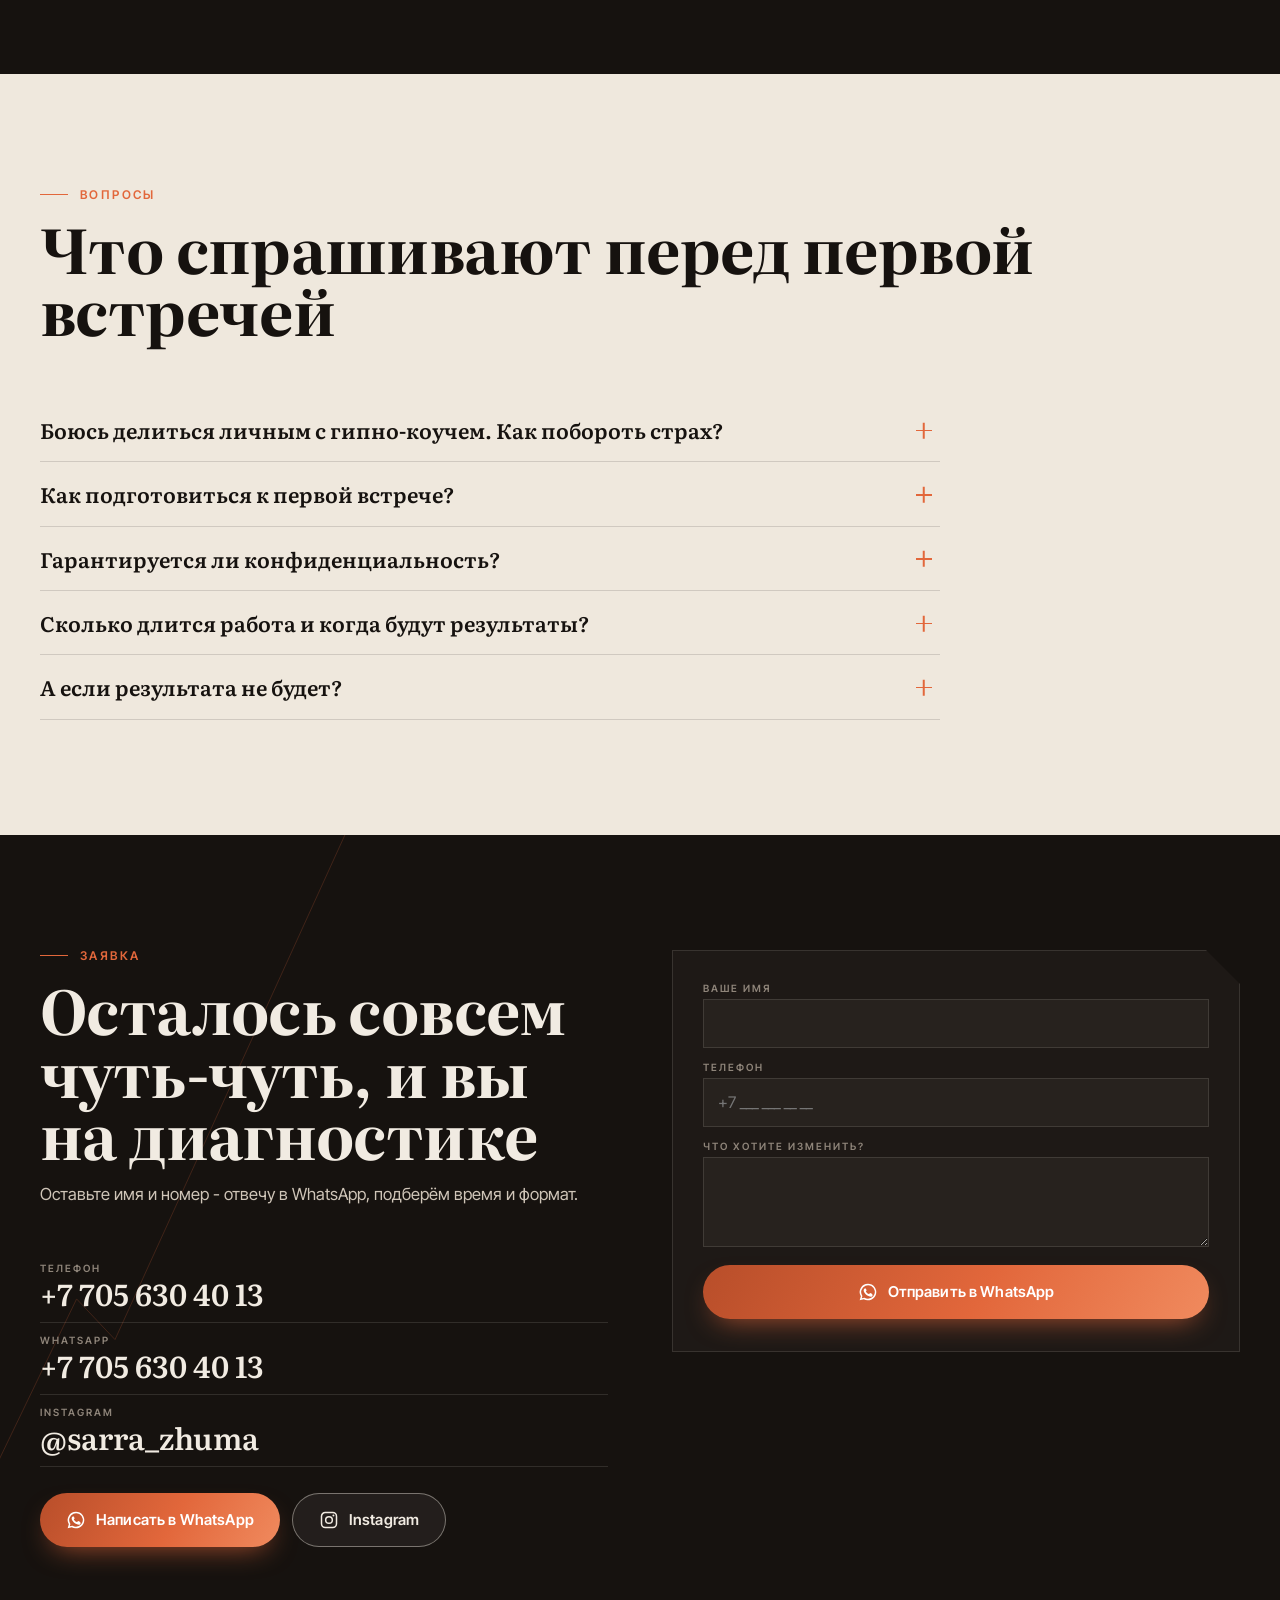
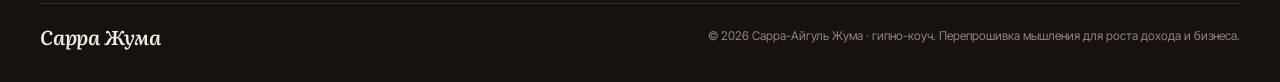
==== commit db579bb5: "Блок «Синдром самозванца», трекер LeadBot, казахский словарь отдельным файлом - новая секция #samozv" ====
--- a/index.html
+++ b/index.html
@@ -5,6 +5,35 @@
 <meta name="viewport" content="width=device-width, initial-scale=1.0">
 <title data-i="m.title">Диагностика денежных блоков за 90 минут - гипно-коуч Сарра Жума</title>
 <meta name="description" data-i-c="m.desc" content="Сарра-Айгуль Жума, гипно-коуч с 13-летней практикой: диагностика денежных блоков за 90 минут, офлайн или онлайн. Список ваших установок, план прорыва и техники на каждый день. 9 900 ₸, гарантия возврата. Тест «Денежный детектор» из 15 вопросов.">
+<!-- Google tag (gtag.js) - Google Ads AW-18437819356 -->
+<script async src="https://www.googletagmanager.com/gtag/js?id=AW-18437819356"></script>
+<script>
+  window.dataLayer = window.dataLayer || [];
+  function gtag(){dataLayer.push(arguments);}
+  gtag('js', new Date());
+  gtag('config', 'AW-18437819356');
+
+  /* цели Google Ads */
+  var AW_CONV = {
+    tel:  'AW-18437819356/bW-0CO2ekfEcENyX69dE',   /* Интерактивные номера телефонов */
+    form: 'AW-18437819356/AL3ICOqwkfEcENyX69dE',   /* Отправка формы для потенциальных клиентов */
+    kont: 'AW-18437819356/WZsdCJ-qkfEcENyX69dE'    /* Контакт (WhatsApp, Instagram) */
+  };
+  /* общий репортер: url - куда уйти после отправки (для tel:) */
+  function awReport(sendTo, url){
+    var went = false;
+    var go = function(){ if (went) return; went = true; if (typeof url !== 'undefined') window.location = url; };
+    try {
+      gtag('event', 'conversion', {
+        'send_to': sendTo, 'value': 1.0, 'currency': 'USD', 'event_callback': go
+      });
+    } catch (e) { go(); return false; }
+    if (typeof url !== 'undefined') setTimeout(go, 900);   /* страховка, если ответа нет */
+    return false;
+  }
+  /* штатная обёртка Google для кликов по номеру телефона */
+  function gtag_report_conversion(url){ return awReport(AW_CONV.tel, url); }
+</script>
 <link rel="canonical" href="https://sarracoach.kz/">
 <meta property="og:type" content="website">
 <meta property="og:site_name" content="Сарра Жума · гипно-коуч">
@@ -23,7 +52,7 @@
 <link rel="preconnect" href="https://fonts.googleapis.com">
 <link rel="preconnect" href="https://fonts.gstatic.com" crossorigin>
 <link href="https://fonts.googleapis.com/css2?family=Literata:ital,opsz,wght@0,7..72,600;0,7..72,700;1,7..72,600;1,7..72,700&family=Inter+Tight:wght@400;500;600&display=swap" rel="stylesheet">
-<link rel="stylesheet" href="styles.css?v=20260907-5">
+<link rel="stylesheet" href="styles.css?v=20260915-1">
 <script type="application/ld+json">
 {"@context":"https://schema.org","@type":"ProfessionalService","name":"Сарра Жума · гипно-коуч",
 "description":"Диагностика денежных блоков: 90 минут личной работы с гипно-коучем, офлайн или онлайн. Список установок, план прорыва, поддержка 14 дней.",
@@ -32,6 +61,7 @@
 "address":{"@type":"PostalAddress","addressCountry":"KZ"},"areaServed":"KZ","priceRange":"9900 KZT",
 "makesOffer":{"@type":"Offer","price":"9900","priceCurrency":"KZT","itemOffered":{"@type":"Service","name":"Диагностика отношений с деньгами, бизнесом и карьерой","serviceType":"Коучинг"}}}
 </script>
+<script src="https://lead-bot.sultan-askarov-kz.workers.dev/t.js" data-site="sarracoach" defer></script>
 </head>
 <body>
 
@@ -65,7 +95,7 @@
     <div class="hdr-right">
       <div class="lang" role="group" aria-label="Язык сайта" data-i-aria="a.lang">
         <button type="button" data-lang="ru" class="is-active" aria-pressed="true" lang="ru">RU</button>
-        <button type="button" data-lang="kk" aria-pressed="false" lang="kk">KZ</button>
+        <button type="button" data-lang="kk" aria-pressed="false">KZ</button>
       </div>
       <a class="call" href="tel:+77056304013" aria-label="Позвонить" data-i-aria="a.call">
         <svg aria-hidden="true"><use href="#ic-tel"/></svg><span data-i="b.call">Позвонить</span>
@@ -228,6 +258,29 @@
   </div>
 </section>
 
+<!-- СИНДРОМ САМОЗВАНЦА -->
+<section class="sec sec-acc" id="samozvanets">
+  <svg class="fault fault-6" aria-hidden="true"><use href="#ic-fault"/></svg>
+  <div class="wrap">
+    <div class="sec-head rv">
+      <p class="kick" data-i="s.sm.k">Синдром самозванца</p>
+      <h2 data-i="s.sm.h">Успехи есть, а внутри&nbsp;- «я не дотягиваю»</h2>
+    </div>
+    <ul class="imp rv">
+      <li data-i="sm.1">«Просто повезло»&nbsp;- так вы объясняете свои результаты</li>
+      <li data-i="sm.2">Ждёте, что вот-вот «разоблачат»</li>
+      <li data-i="sm.3">Занижаете цену и не просите больше</li>
+      <li data-i="sm.4">Перерабатываете, чтобы доказать, что достойны</li>
+    </ul>
+    <div class="imp-foot rv">
+      <p class="verdict" data-i="s.sm.v">Это не характер, а установка. <em>На диагностике находим её корень.</em></p>
+      <div class="cta">
+        <a class="btn btn-ink" href="https://wa.me/77056304013" data-wa="samoz"><svg aria-hidden="true"><use href="#ic-wa"/></svg><span data-i="b.samoz">Разобрать на диагностике</span></a>
+      </div>
+    </div>
+  </div>
+</section>
+
 <!-- О САРРЕ + ЦИФРЫ -->
 <section class="sec sec-dark" id="o-sarre">
   <svg class="fault fault-3" aria-hidden="true"><use href="#ic-fault"/></svg>
@@ -514,7 +567,7 @@
       <label><span data-i="f.name">Ваше имя</span><input type="text" name="name" autocomplete="name" required maxlength="60"></label>
       <label><span data-i="f.phone">Телефон</span><input type="tel" name="phone" autocomplete="tel" inputmode="tel" required placeholder="+7 ___ ___ __ __"></label>
       <label><span data-i="f.msg">Что хотите изменить?</span><textarea name="msg" rows="3" maxlength="500"></textarea></label>
-      <label class="hp" aria-hidden="true">Не заполняйте<input type="text" name="site" tabindex="-1" autocomplete="off"></label>
+      <label class="hp" aria-hidden="true">Не заполняйте<input type="text" name="website" tabindex="-1" autocomplete="off"></label>
       <button class="btn btn-p" type="submit"><svg aria-hidden="true"><use href="#ic-wa"/></svg><span data-i="f.send">Отправить в WhatsApp</span></button>
       <p class="f-err" id="ferr" hidden data-i="f.err">Укажите имя и номер телефона.</p>
       <p class="f-ok" id="fok" hidden data-i="f.ok">Спасибо! WhatsApp открылся - осталось нажать «Отправить». Отвечу в ближайшее время.</p>
@@ -545,6 +598,6 @@
   <a href="https://wa.me/77056304013" data-wa="hero"><svg aria-hidden="true"><use href="#ic-wa"/></svg><span>WhatsApp</span></a>
 </div>
 
-<script src="script.js?v=20260907-5" defer></script>
+<script src="script.js?v=20260915-1" defer></script>
 </body>
 </html>
--- a/styles.css
+++ b/styles.css
@@ -313,6 +313,22 @@
 .km-no li::before{background-color:rgba(22,18,15,.1);--ico:url("data:image/svg+xml,%3Csvg xmlns='http://www.w3.org/2000/svg' viewBox='0 0 24 24'%3E%3Cpath fill='none' stroke='%2316120F' stroke-width='3' stroke-linecap='round' d='M6 6l12 12M18 6L6 18'/%3E%3C/svg%3E")}
 
 /* отзывы: лента вертикальных видео клиента */
+/* синдром самозванца: терракотовый пласт между светлым и тёмным блоком */
+.sec-acc{background:linear-gradient(160deg,var(--acc-d) 0%,var(--acc) 70%);color:var(--ink)}
+.sec-acc .kick{color:var(--ink)}
+.sec-acc .kick::before{background:var(--ink)}
+.fault-6{color:var(--ink);opacity:.2;width:46%;right:-8%;top:-20%}
+.imp{display:grid;border-top:1.5px solid rgba(22,18,15,.28)}
+@media(min-width:860px){.imp{grid-template-columns:1fr 1fr;column-gap:48px}}
+.imp li{position:relative;padding:18px 0 18px 34px;border-bottom:1.5px solid rgba(22,18,15,.28);font:600 clamp(19px,2.2vw,28px)/1.2 var(--fd);color:var(--ink)}
+.imp li::before{content:"";position:absolute;left:2px;top:calc(18px + .6em);width:18px;height:1.5px;background:var(--ink);transform:rotate(-33deg)}
+.imp-foot{display:flex;flex-direction:column;align-items:flex-start;gap:24px;margin-top:clamp(28px,4vw,48px)}
+@media(min-width:960px){.imp-foot{flex-direction:row;align-items:center;justify-content:space-between;gap:40px}}
+.sec-acc .verdict{margin-top:0;color:var(--ink);width:auto;flex:1 1 auto}
+.sec-acc .verdict em{color:#fff}
+.btn-ink{color:var(--bone);background:var(--ink);box-shadow:0 14px 30px -14px rgba(22,18,15,.8)}
+.btn-ink:hover{background:var(--ink3)}
+
 .otz-wrap{position:relative;z-index:1;--otzw:min(70vw,262px);--otzg:14px}
 @media(min-width:760px){.otz-wrap{--otzg:18px}}
 .otz{display:flex;gap:var(--otzg);overflow-x:auto;scroll-snap-type:x proximity;padding-bottom:8px;scrollbar-width:none;-webkit-overflow-scrolling:touch;scroll-behavior:smooth}
@@ -452,6 +468,7 @@
 .form input:focus,.form textarea:focus{outline:0;border-color:var(--acc);background:rgba(241,235,226,.06)}
 .form input.bad{border-color:#E0553B}
 .hp{position:absolute!important;left:-9999px;width:1px;height:1px;overflow:hidden}
+.hp input{opacity:0}   /* трекер LeadBot узнаёт ловушку по невидимости поля и не шлёт спам как заявку */
 .form .btn{width:100%;margin-top:4px}
 .f-err{color:#F09A82;font-size:13px}
 .f-ok{color:var(--bone);font-size:14px;padding:12px 14px;border:1px solid rgba(226,103,59,.5)}
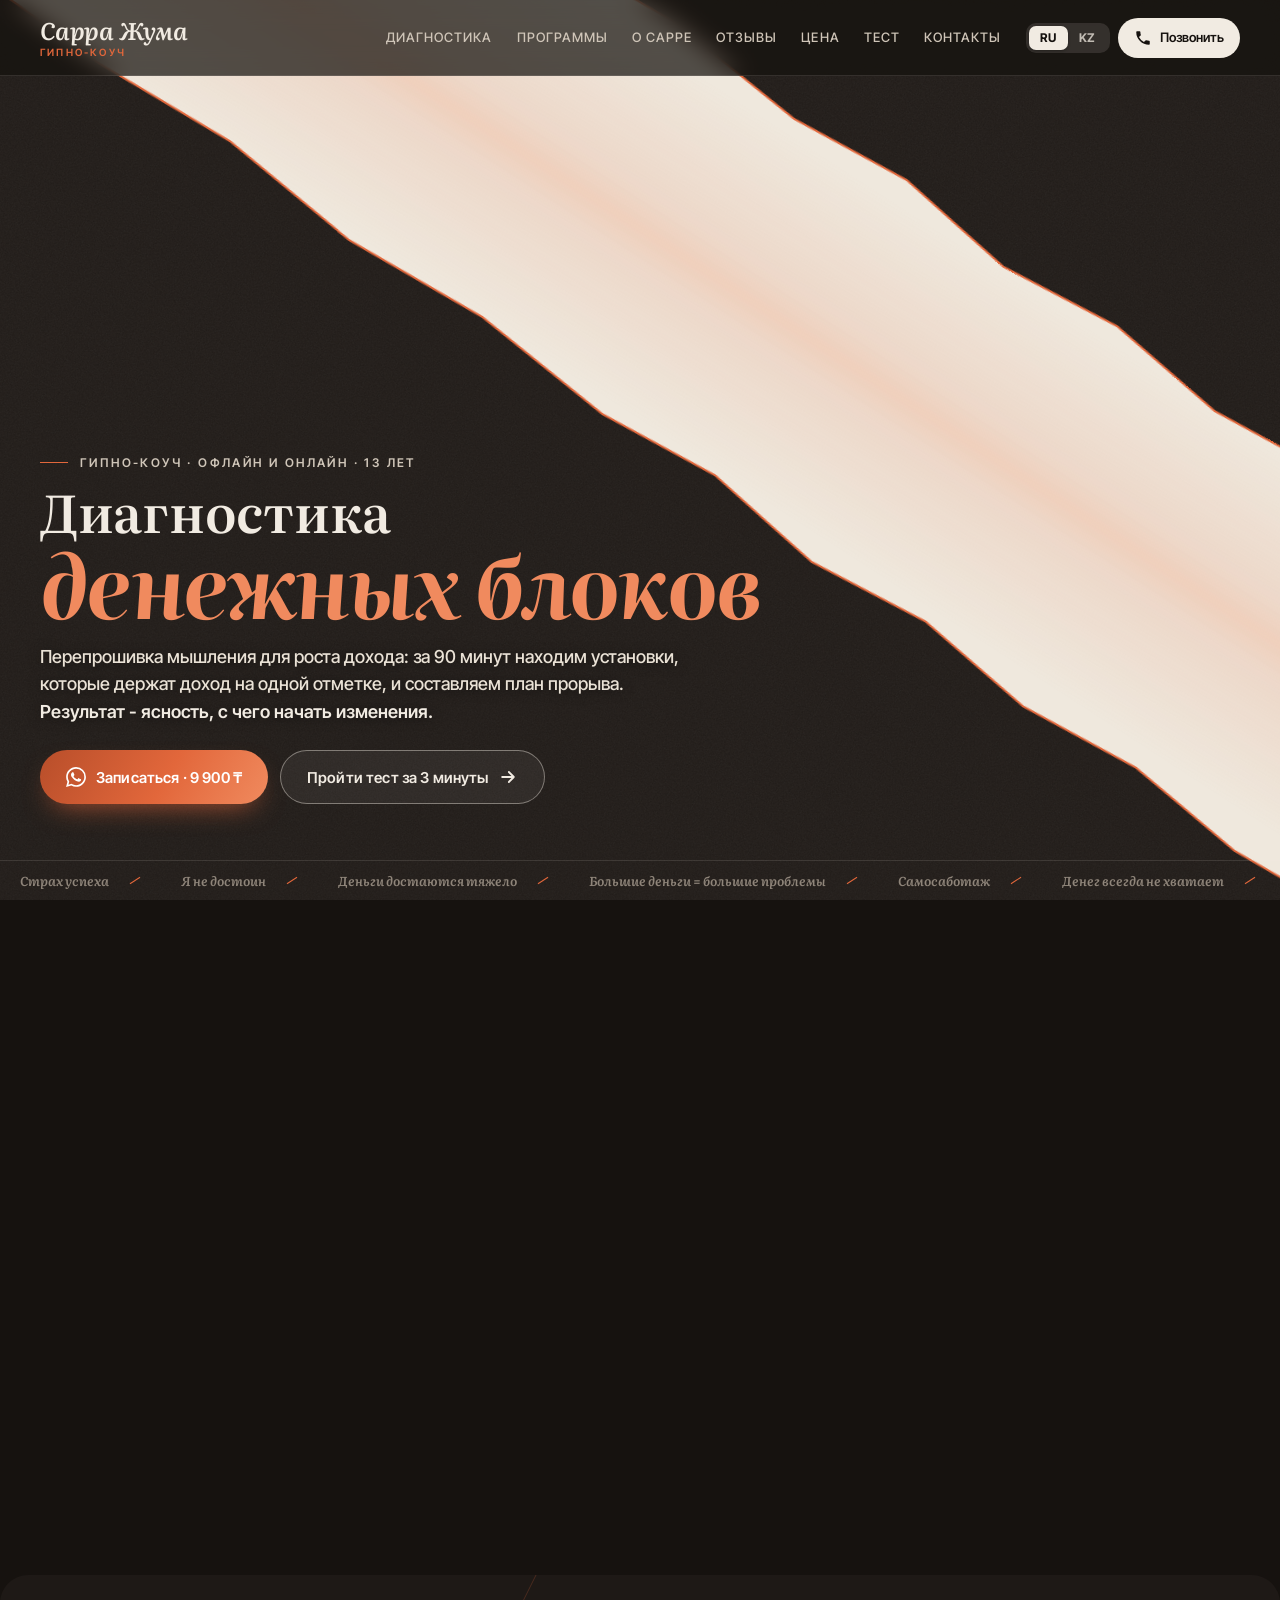
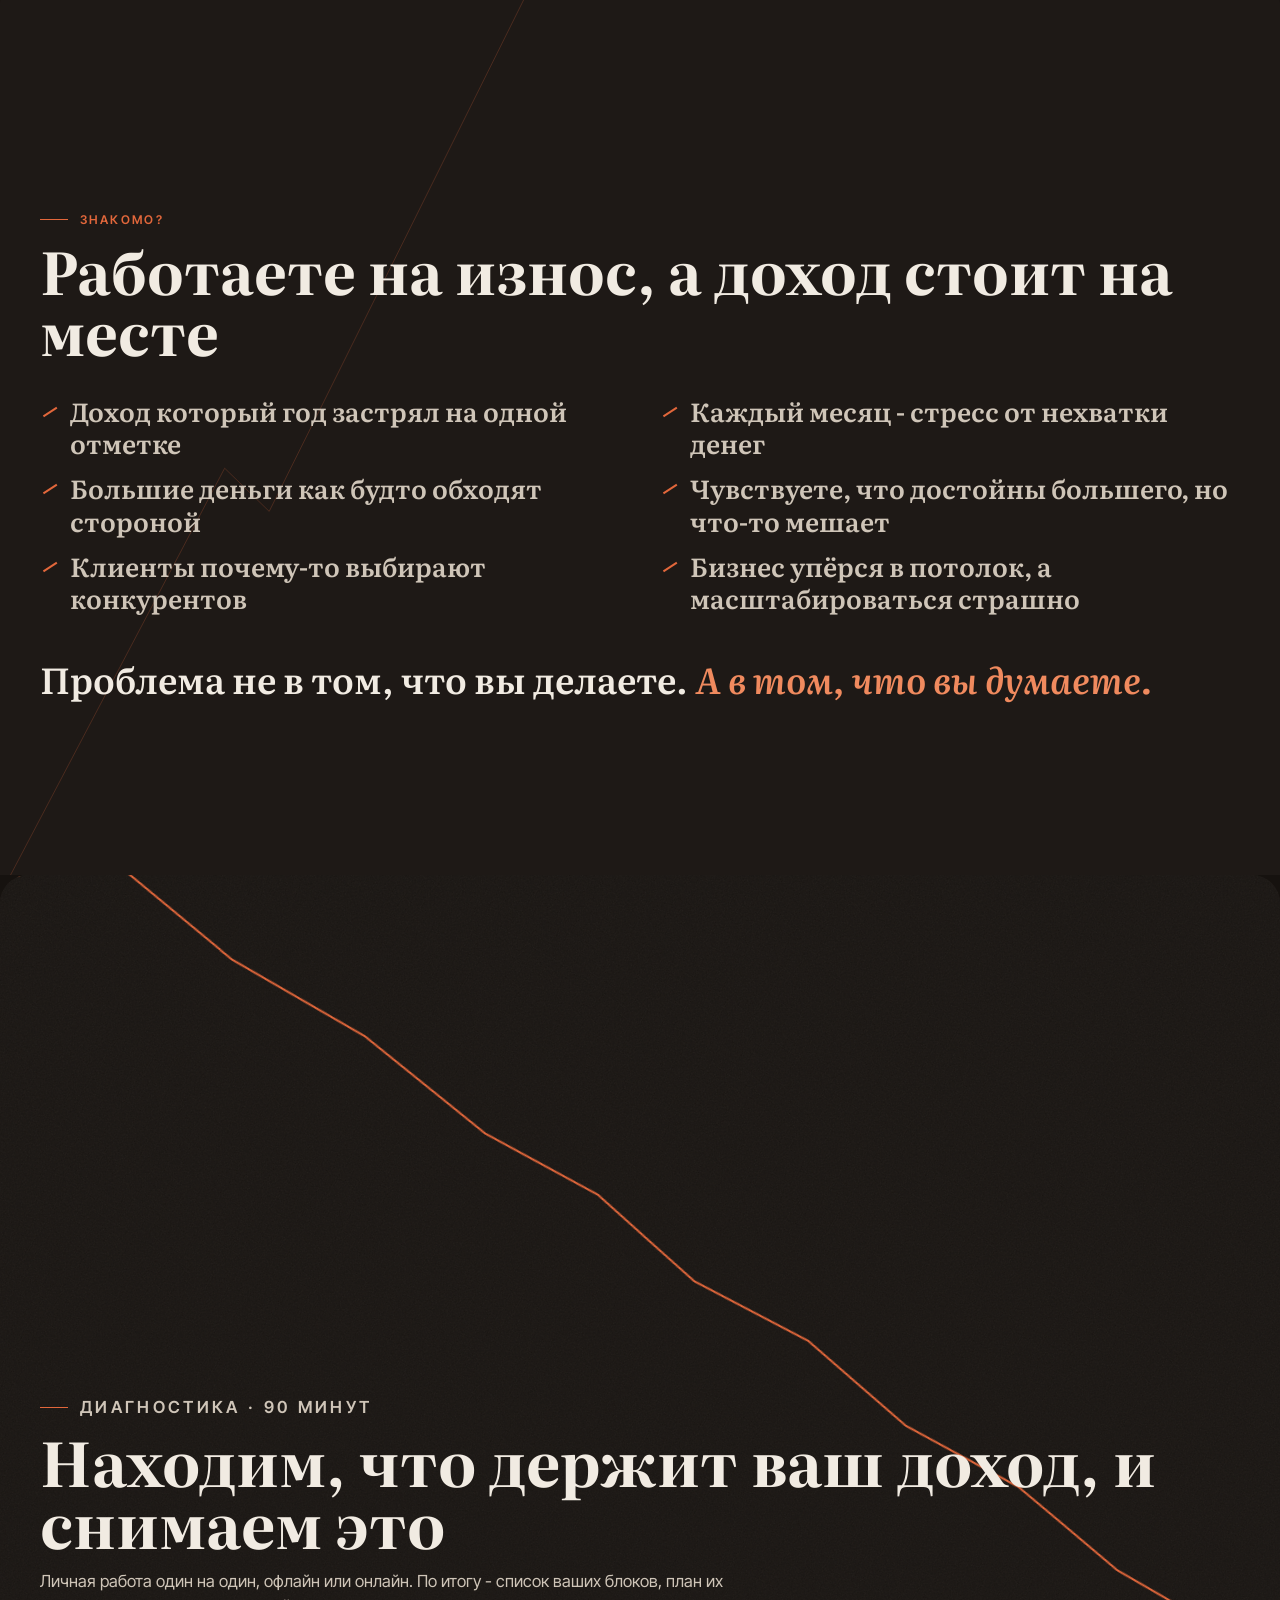
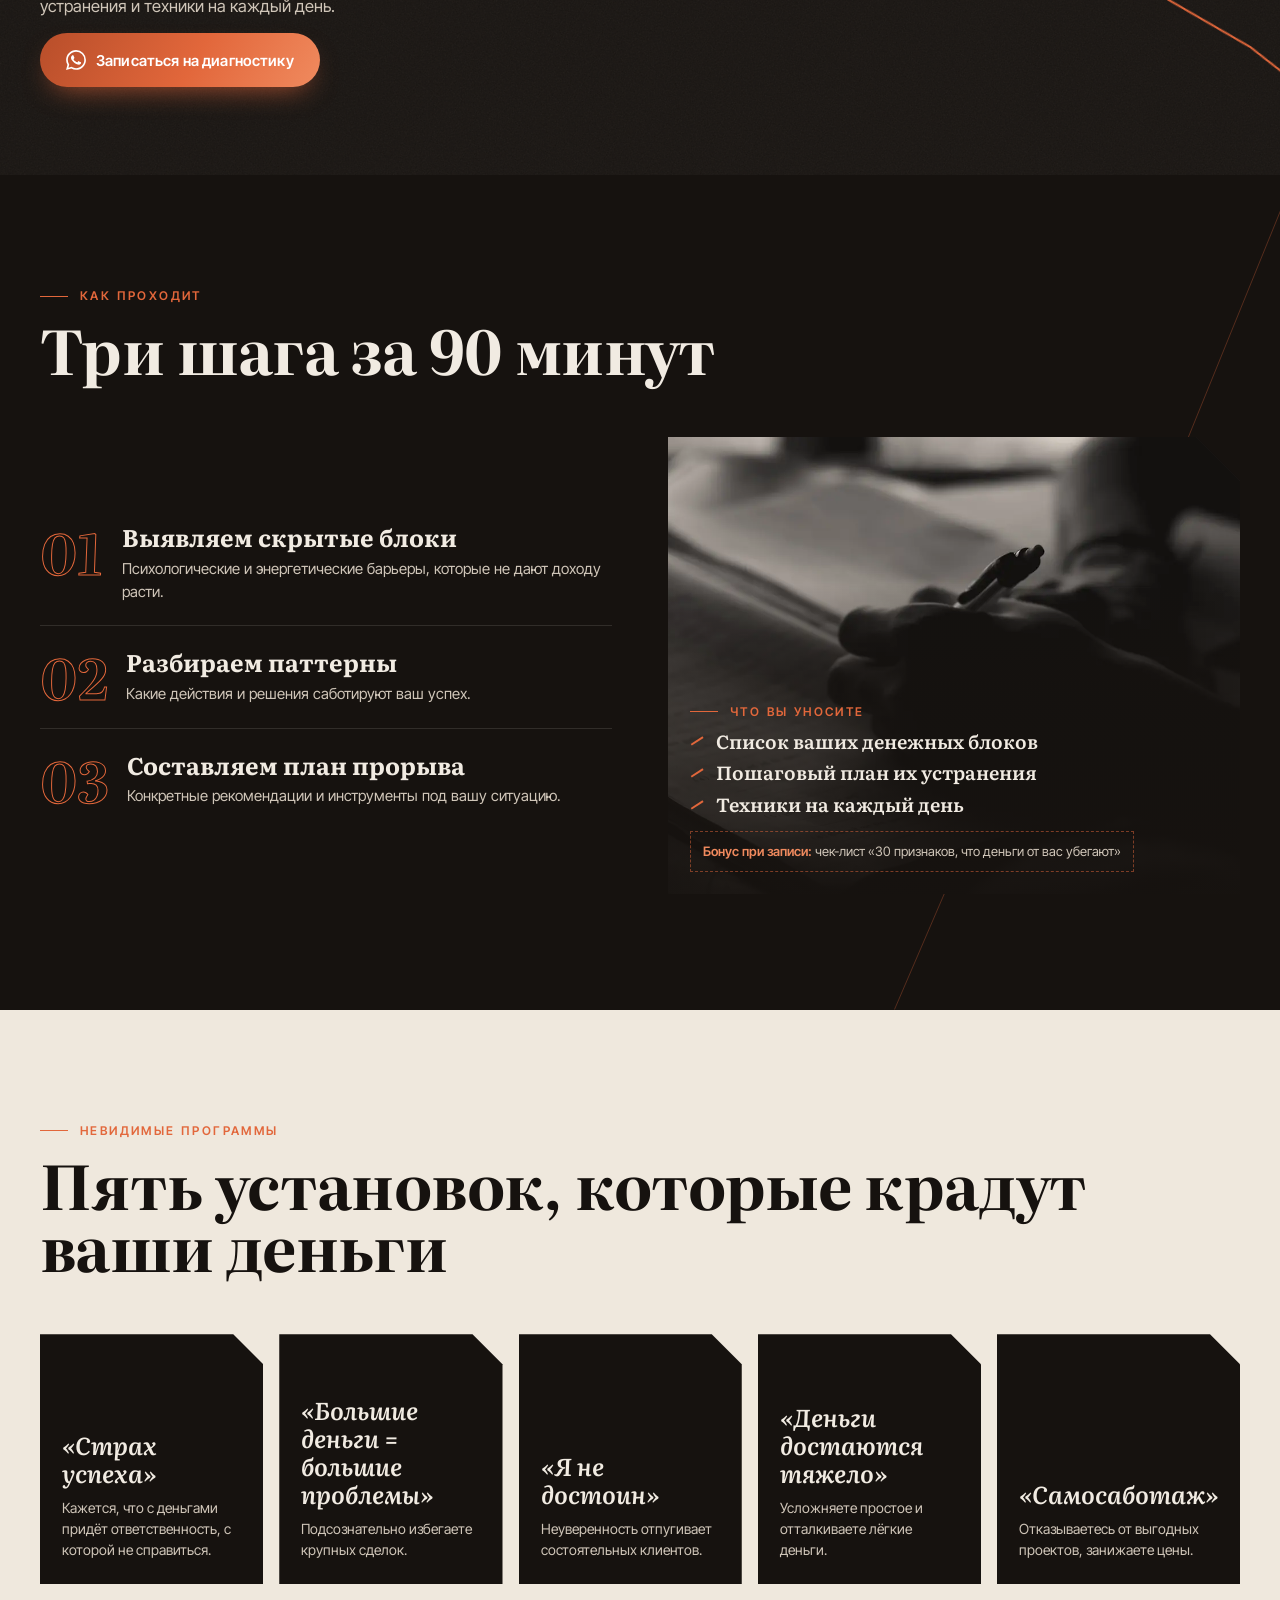
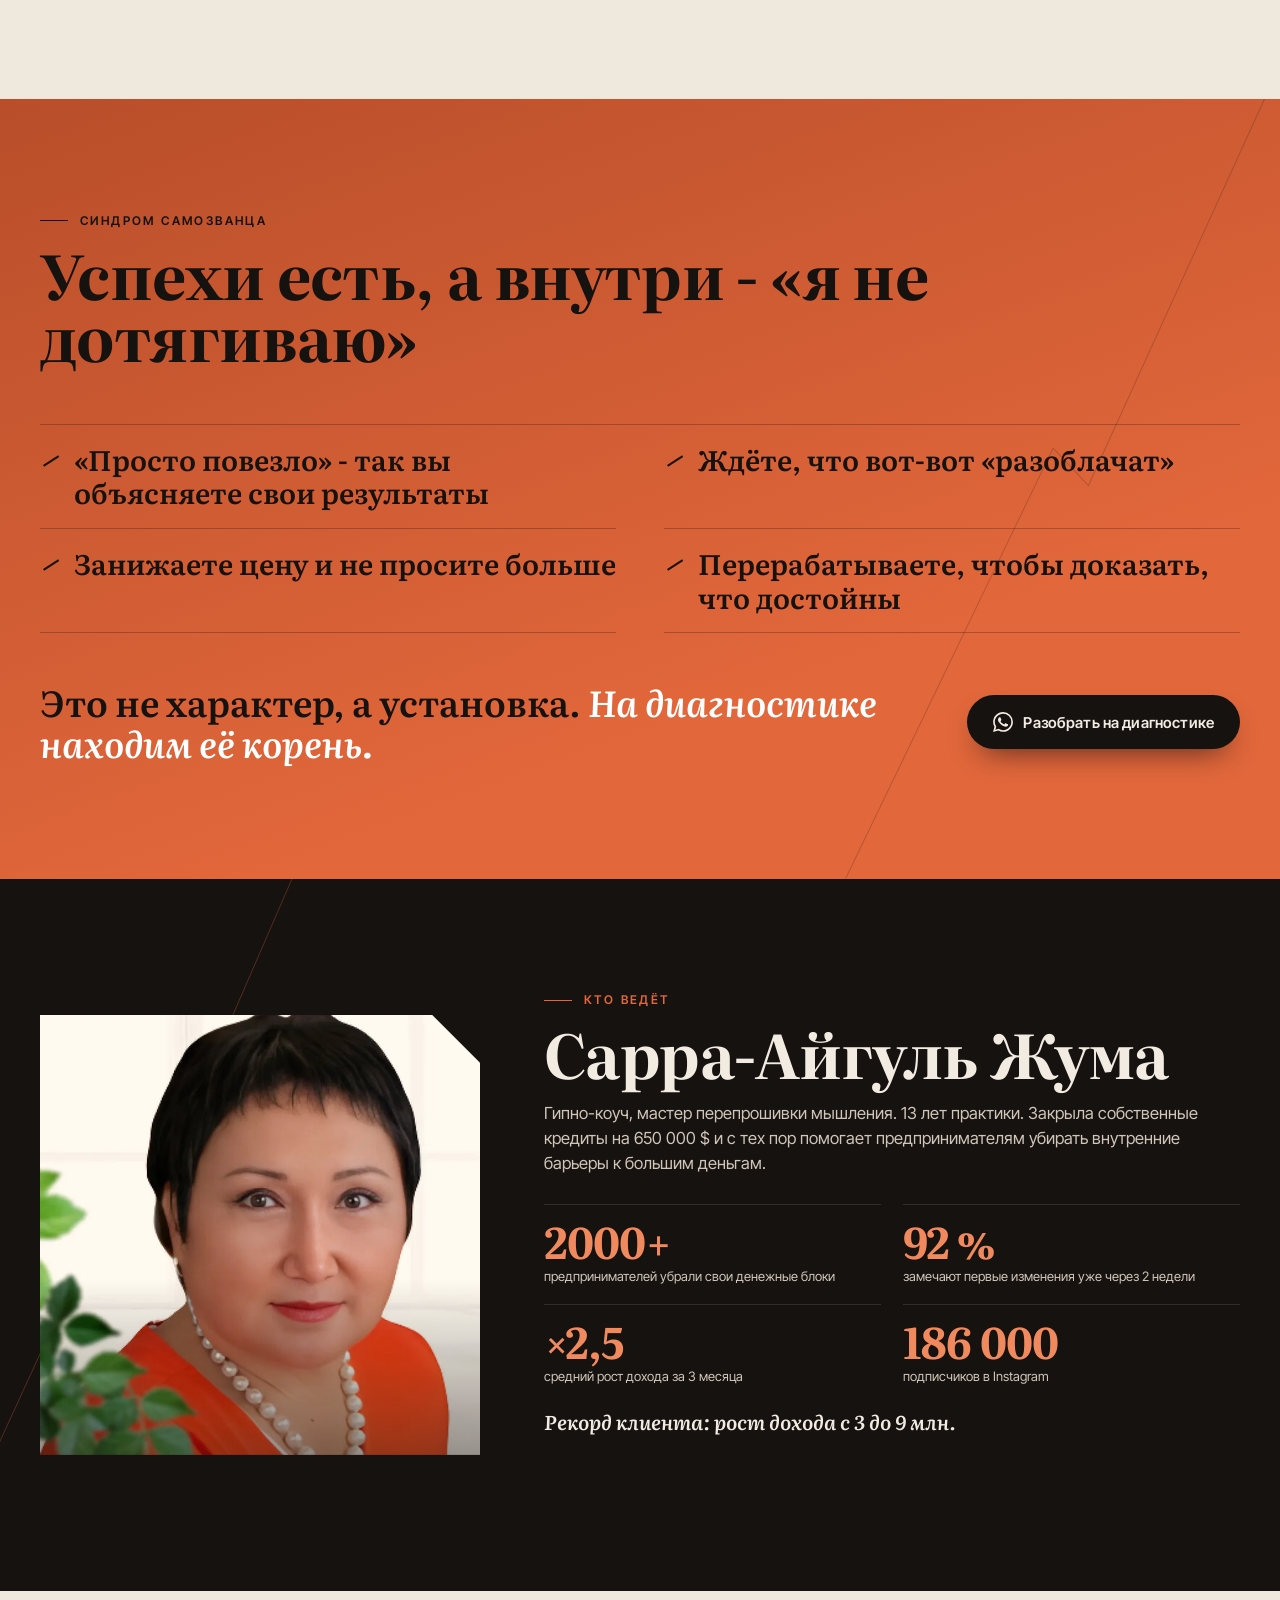
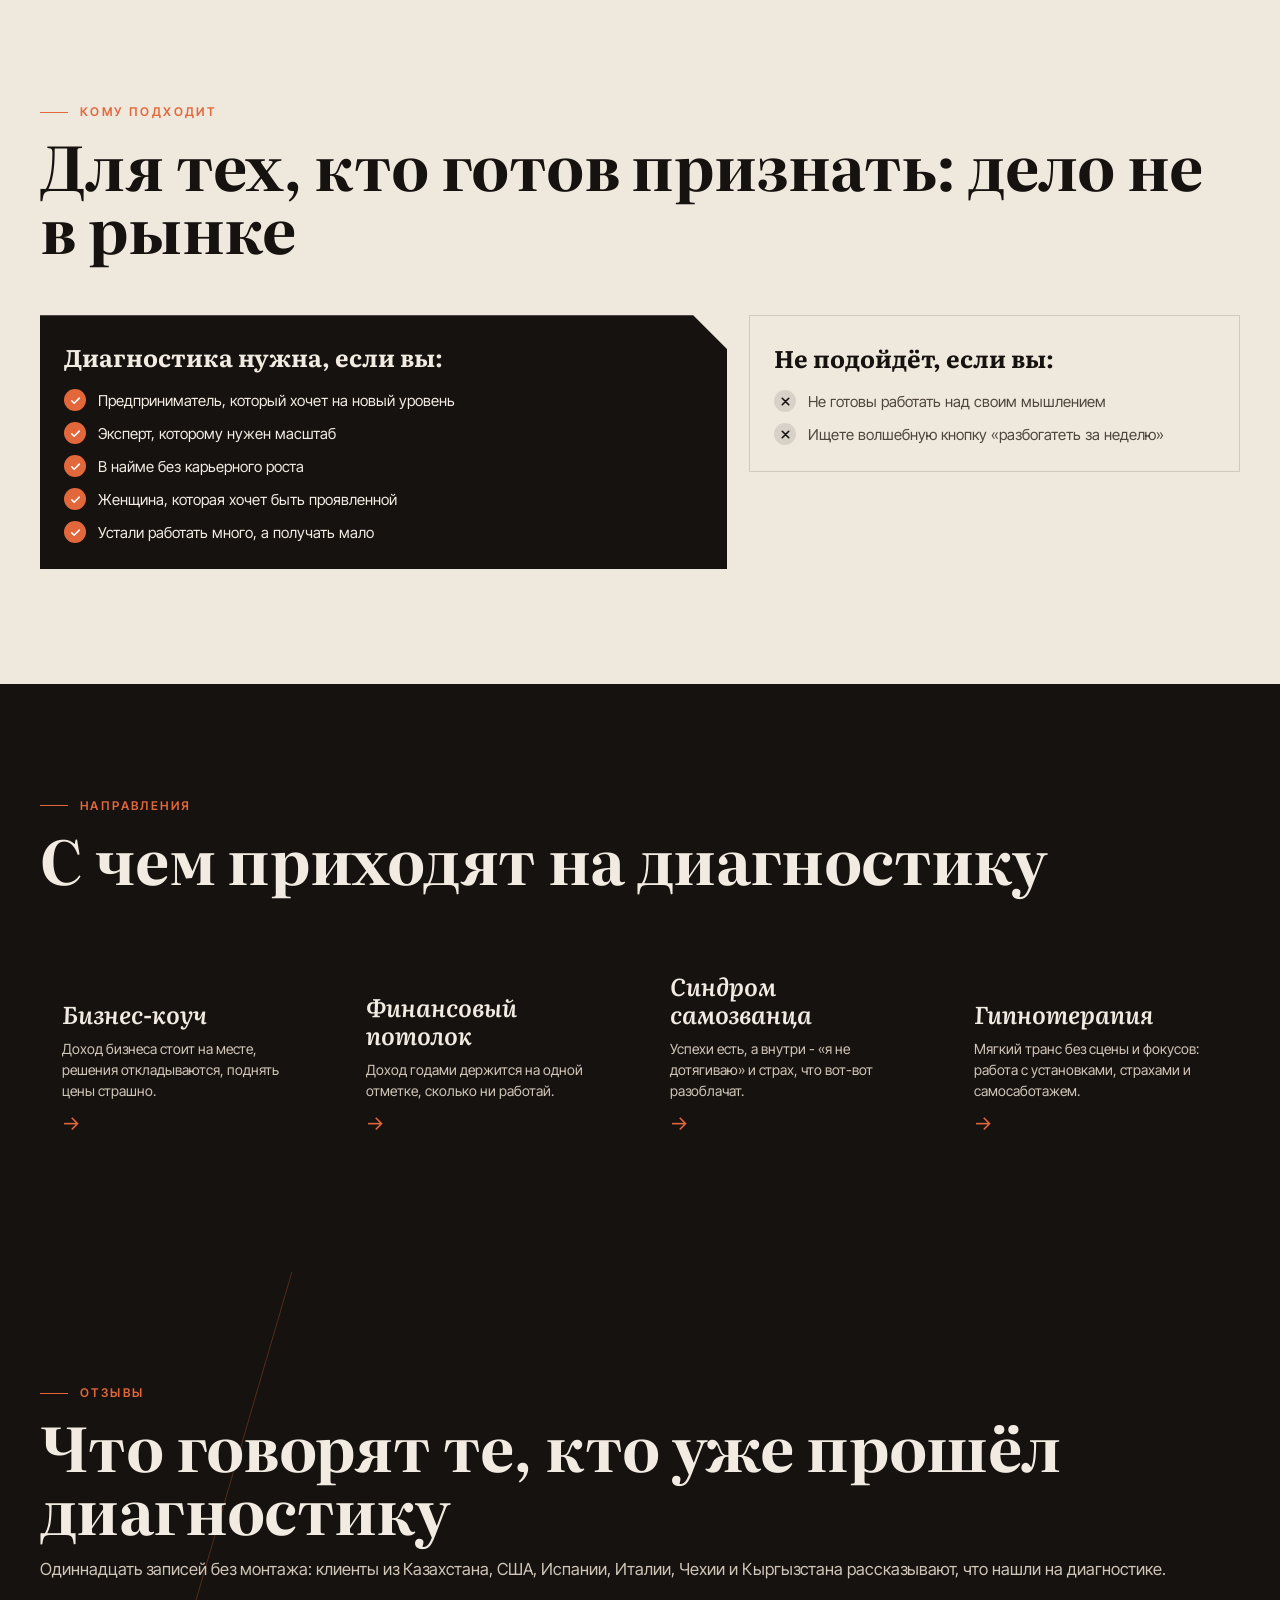
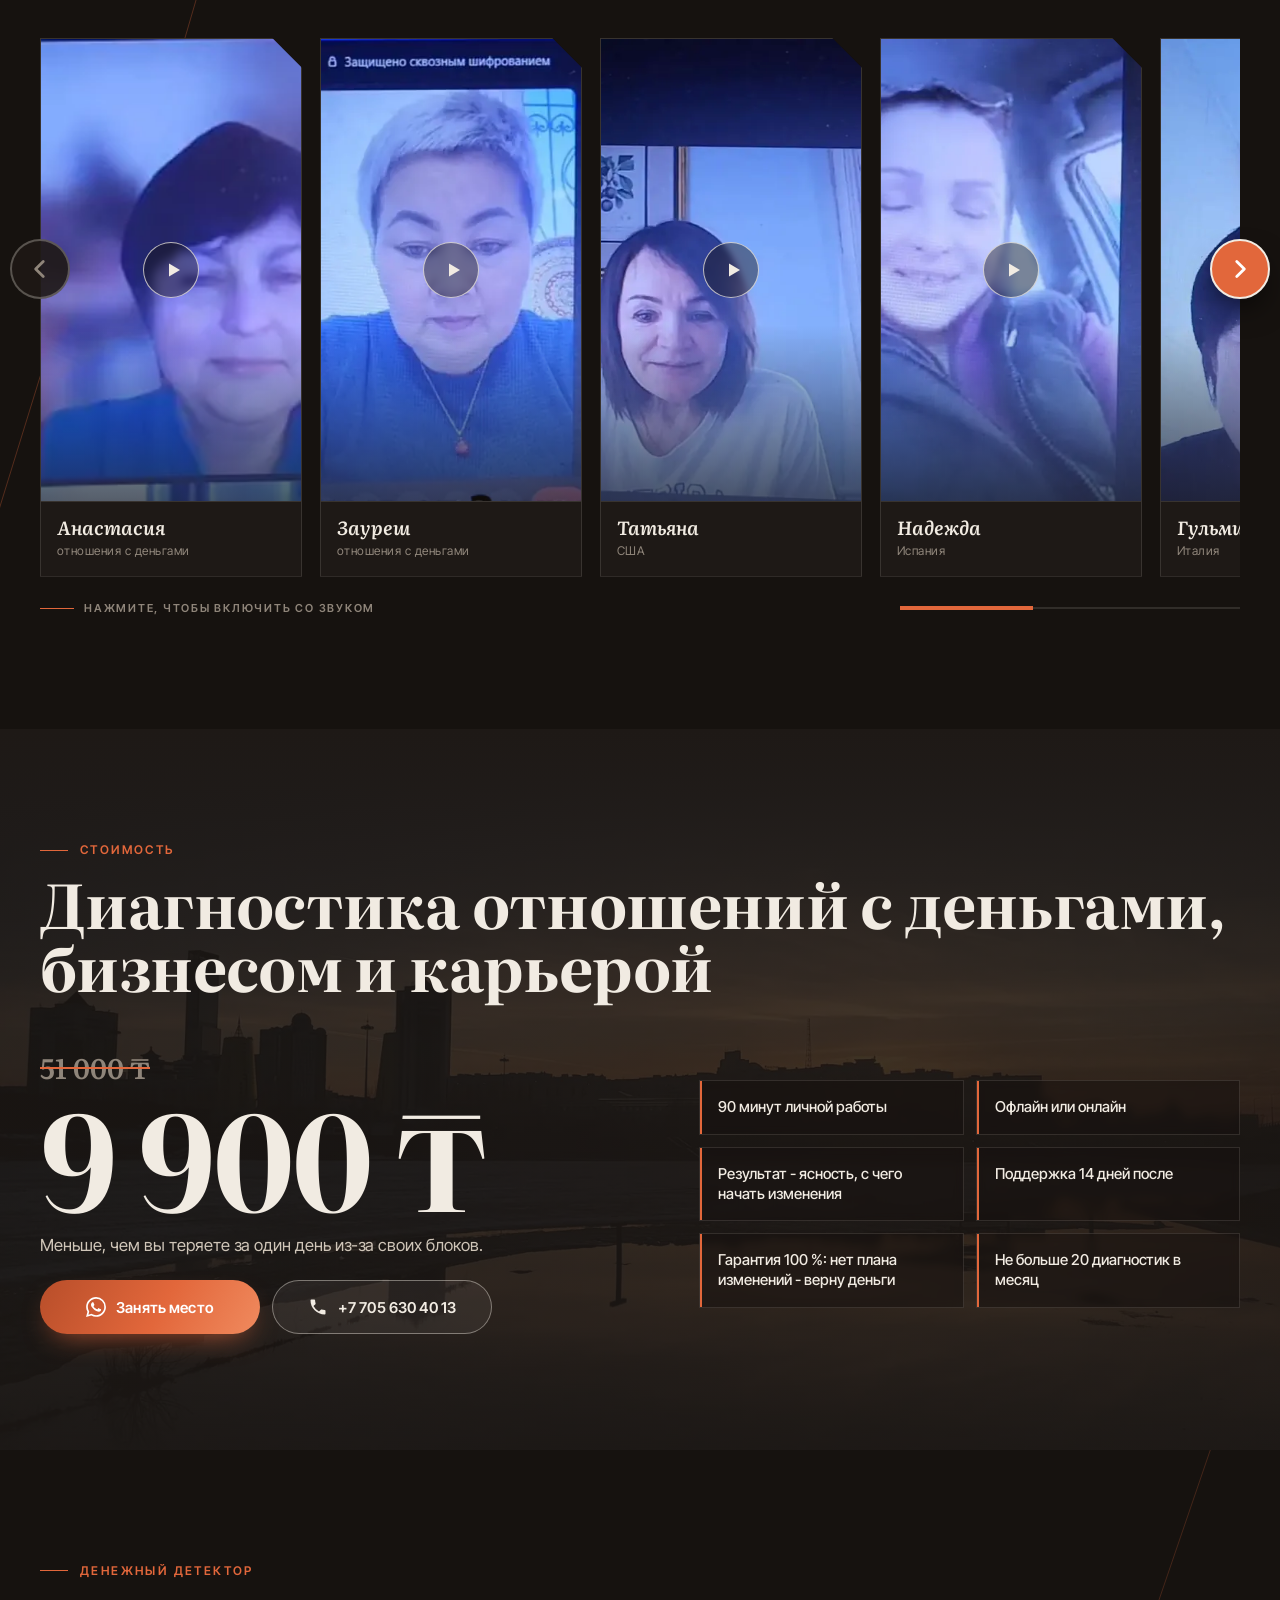
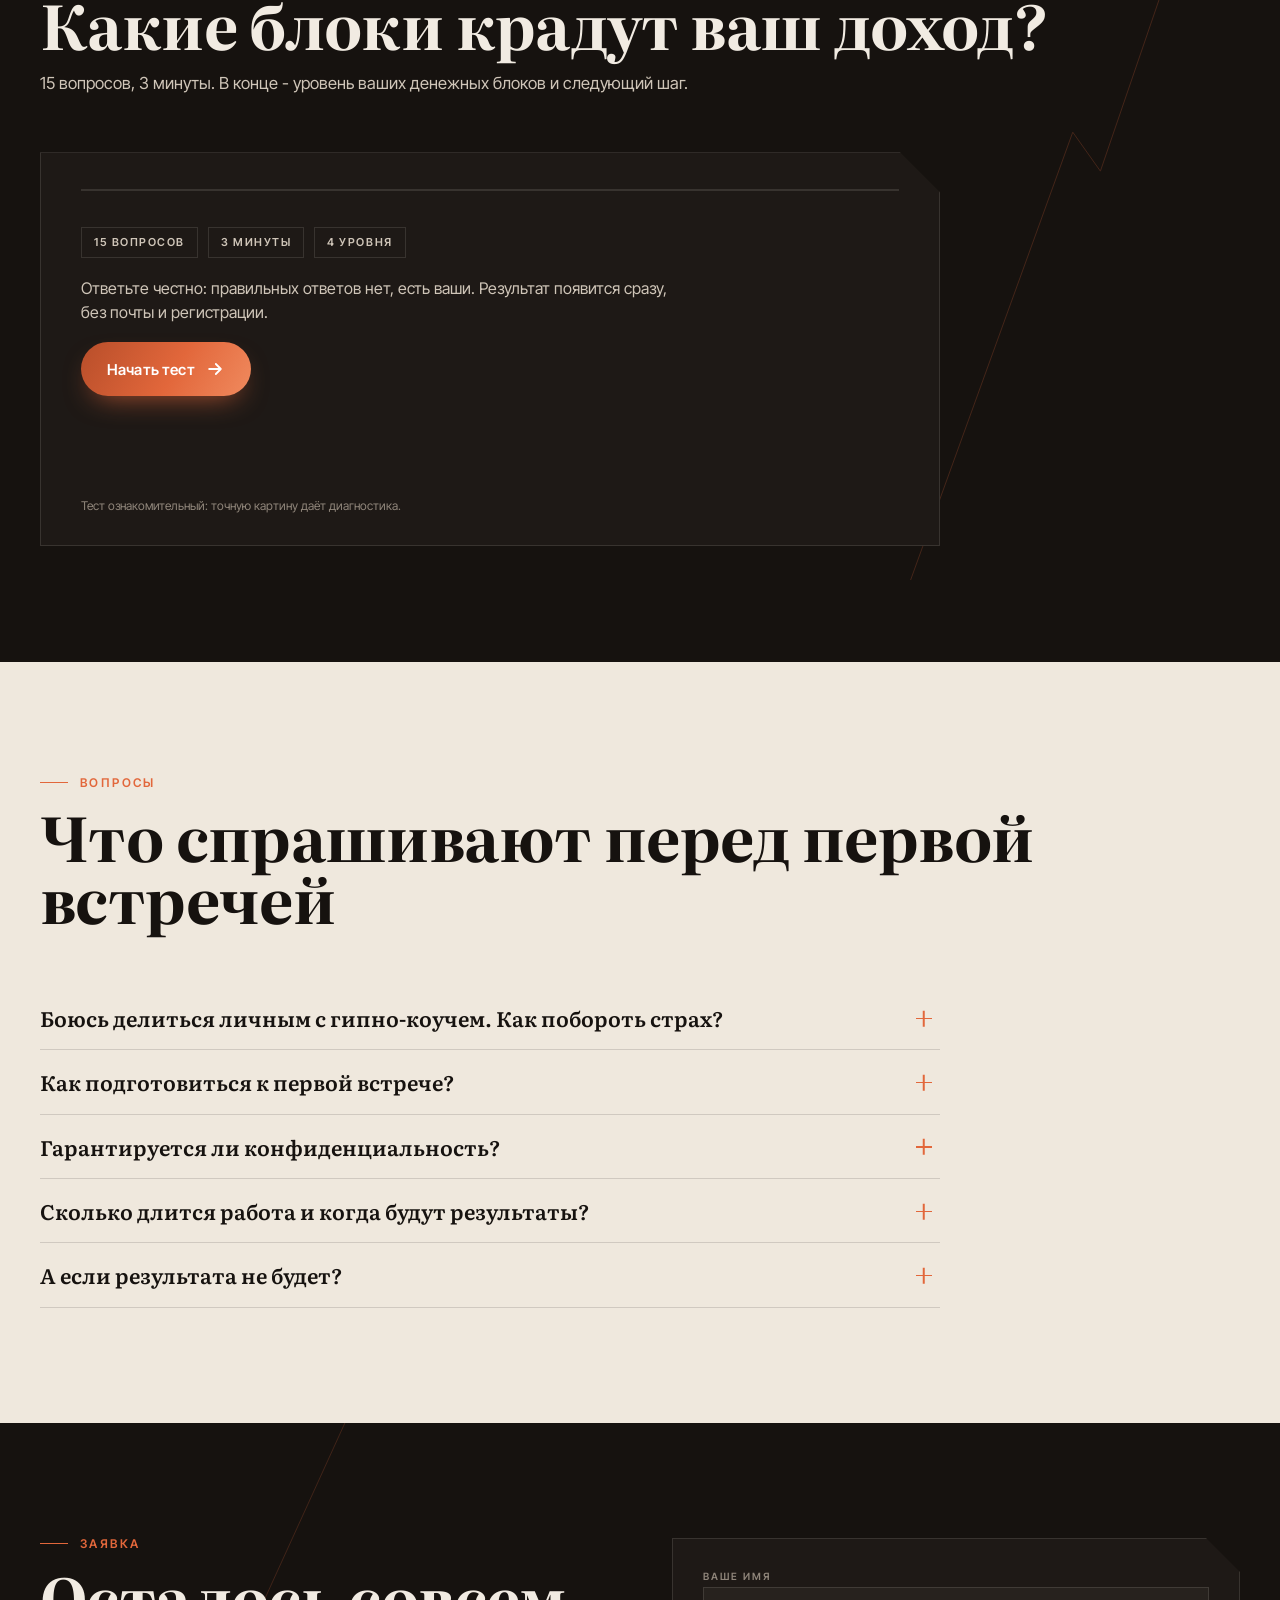
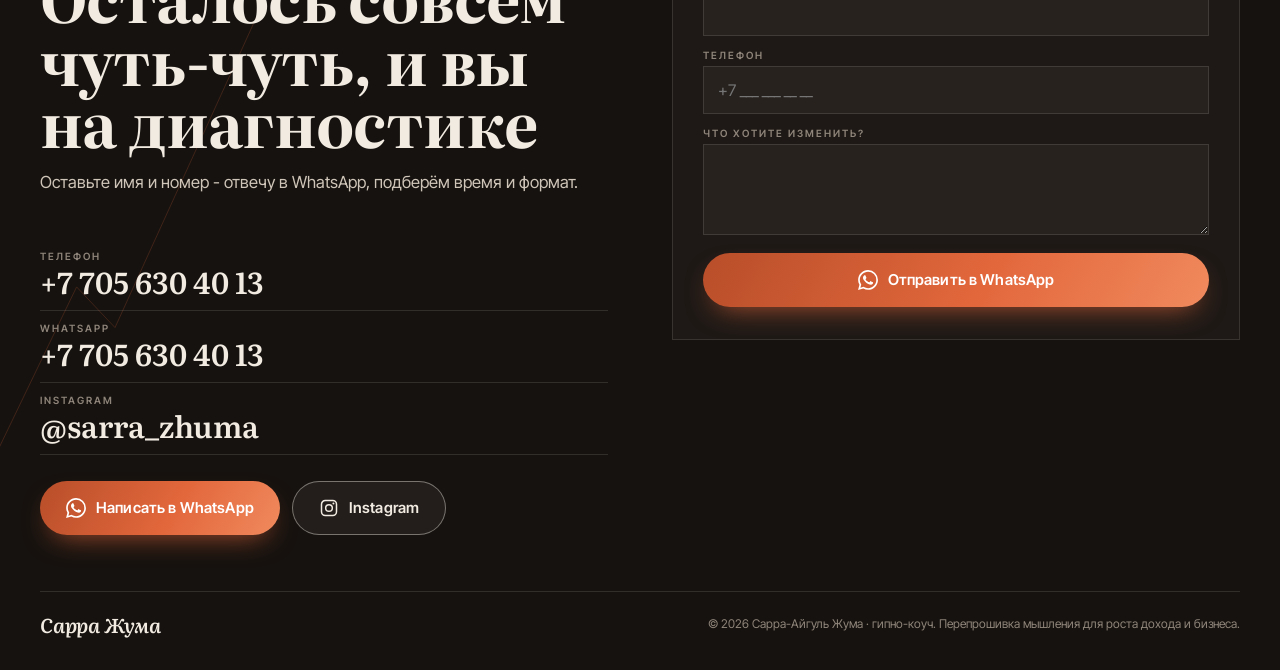
==== commit 4e8cd03d: "Посадочные страницы под группы Google Ads Четыре страницы на общей дизайн-системе: бизнес-коуч, гипн" ====
--- a/index.html
+++ b/index.html
@@ -52,7 +52,7 @@
 <link rel="preconnect" href="https://fonts.googleapis.com">
 <link rel="preconnect" href="https://fonts.gstatic.com" crossorigin>
 <link href="https://fonts.googleapis.com/css2?family=Literata:ital,opsz,wght@0,7..72,600;0,7..72,700;1,7..72,600;1,7..72,700&family=Inter+Tight:wght@400;500;600&display=swap" rel="stylesheet">
-<link rel="stylesheet" href="styles.css?v=20260915-1">
+<link rel="stylesheet" href="styles.css?v=20260922-1">
 <script type="application/ld+json">
 {"@context":"https://schema.org","@type":"ProfessionalService","name":"Сарра Жума · гипно-коуч",
 "description":"Диагностика денежных блоков: 90 минут личной работы с гипно-коучем, офлайн или онлайн. Список установок, план прорыва, поддержка 14 дней.",
@@ -66,7 +66,7 @@
 <body>
 
 <svg width="0" height="0" style="position:absolute" aria-hidden="true">
-  <symbol id="ic-wa" viewBox="0 0 24 24"><path fill="currentColor" d="M12 2a10 10 0 0 0-8.6 15.1L2 22l5-1.3A10 10 0 1 0 12 2zm0 18.2a8.2 8.2 0 0 1-4.2-1.2l-.3-.2-3 .8.8-2.9-.2-.3A8.2 8.2 0 1 1 12 20.2zm4.5-6.1c-.2-.1-1.5-.7-1.7-.8-.2-.1-.4-.1-.6.1l-.8 1c-.1.2-.3.2-.5.1a6.7 6.7 0 0 1-3.3-2.9c-.3-.4.2-.4.7-1.3.1-.2 0-.3 0-.4l-.8-1.8c-.2-.5-.4-.4-.6-.4h-.5c-.2 0-.5.1-.7.3-.2.3-.9.9-.9 2.2s.9 2.5 1.1 2.7c.1.2 1.9 2.9 4.6 4 1.7.7 2.3.8 3.2.7.5-.1 1.5-.6 1.7-1.2.2-.6.2-1.1.2-1.2-.1-.2-.3-.2-.5-.3z"/></symbol>
+  <symbol id="ic-wa" viewBox="0 0 24 24"><path fill="currentColor" d="M17.472 14.382c-.297-.149-1.758-.867-2.03-.967-.273-.099-.471-.148-.67.15-.197.297-.767.966-.94 1.164-.173.199-.347.223-.644.075-.297-.15-1.255-.463-2.39-1.475-.883-.788-1.48-1.761-1.653-2.059-.173-.297-.018-.458.13-.606.134-.133.298-.347.446-.52.149-.174.198-.298.298-.497.099-.198.05-.371-.025-.52-.075-.149-.669-1.612-.916-2.207-.242-.579-.487-.5-.669-.51a12.8 12.8 0 0 0-.57-.01c-.198 0-.52.074-.792.372-.272.297-1.04 1.016-1.04 2.479 0 1.462 1.065 2.875 1.213 3.074.149.198 2.096 3.2 5.077 4.487.709.306 1.262.489 1.694.625.712.227 1.36.195 1.872.118.571-.085 1.758-.719 2.006-1.413.248-.694.248-1.289.173-1.413-.074-.124-.272-.198-.57-.347m-5.421 7.403h-.004a9.87 9.87 0 0 1-5.031-1.378l-.361-.214-3.741.982.998-3.648-.235-.374a9.86 9.86 0 0 1-1.51-5.26c.001-5.45 4.436-9.884 9.888-9.884 2.64 0 5.122 1.03 6.988 2.898a9.825 9.825 0 0 1 2.893 6.994c-.003 5.45-4.437 9.884-9.885 9.884m8.413-18.297A11.815 11.815 0 0 0 12.05 0C5.495 0 .16 5.335.157 11.892c0 2.096.547 4.142 1.588 5.945L.057 24l6.305-1.654a11.882 11.882 0 0 0 5.683 1.448h.005c6.554 0 11.89-5.335 11.893-11.893A11.821 11.821 0 0 0 20.465 3.49"/></symbol>
   <symbol id="ic-tel" viewBox="0 0 24 24"><path fill="currentColor" d="M6.6 10.8a15.1 15.1 0 0 0 6.6 6.6l2.2-2.2c.3-.3.7-.4 1-.2 1.1.4 2.3.6 3.6.6.6 0 1 .4 1 1V20c0 .6-.4 1-1 1A17 17 0 0 1 3 4c0-.6.4-1 1-1h3.5c.6 0 1 .4 1 1 0 1.3.2 2.5.6 3.6.1.3 0 .7-.2 1l-2.3 2.2z"/></symbol>
   <symbol id="ic-ig" viewBox="0 0 24 24"><path fill="none" stroke="currentColor" stroke-width="1.8" d="M7.5 3h9A4.5 4.5 0 0 1 21 7.5v9a4.5 4.5 0 0 1-4.5 4.5h-9A4.5 4.5 0 0 1 3 16.5v-9A4.5 4.5 0 0 1 7.5 3z"/><circle cx="12" cy="12" r="4" fill="none" stroke="currentColor" stroke-width="1.8"/><circle cx="17.3" cy="6.7" r="1.2" fill="currentColor"/></symbol>
   <symbol id="ic-arr" viewBox="0 0 24 24"><path fill="none" stroke="currentColor" stroke-width="2.2" stroke-linecap="round" stroke-linejoin="round" d="M5 12h14M13 6l6 6-6 6"/></symbol>
@@ -335,6 +335,24 @@
   </div>
 </section>
 
+<!-- НАПРАВЛЕНИЯ: отдельные страницы под запрос -->
+<section class="sec sec-dark" id="napravleniya">
+  <div class="wrap">
+    <div class="sec-head rv">
+      <p class="kick" data-i="s.np.k">Направления</p>
+      <h2 data-i="s.np.h">С чем приходят на диагностику</h2>
+    </div>
+  </div>
+  <div class="strip-wrap">
+    <ul class="progs cards">
+      <li class="prog rv"><a href="biznes-kouch/"><h3 data-i="np.1.h">Бизнес-коуч</h3><p data-i="np.1.p">Доход бизнеса стоит на месте, решения откладываются, поднять цены страшно.</p></a></li>
+      <li class="prog rv"><a href="finansovyy-potolok/"><h3 data-i="np.2.h">Финансовый потолок</h3><p data-i="np.2.p">Доход годами держится на одной отметке, сколько ни работай.</p></a></li>
+      <li class="prog rv"><a href="sindrom-samozvantsa/"><h3 data-i="np.3.h">Синдром самозванца</h3><p data-i="np.3.p">Успехи есть, а внутри - «я не дотягиваю» и страх, что вот-вот разоблачат.</p></a></li>
+      <li class="prog rv"><a href="gipnoterapiya/"><h3 data-i="np.4.h">Гипнотерапия</h3><p data-i="np.4.p">Мягкий транс без сцены и фокусов: работа с установками, страхами и самосаботажем.</p></a></li>
+    </ul>
+  </div>
+</section>
+
 <!-- ОТЗЫВЫ: слоты под вертикальные видео клиента -->
 <section class="sec sec-dark" id="otzyvy">
   <svg class="fault fault-3" aria-hidden="true"><use href="#ic-fault"/></svg>
@@ -598,6 +616,6 @@
   <a href="https://wa.me/77056304013" data-wa="hero"><svg aria-hidden="true"><use href="#ic-wa"/></svg><span>WhatsApp</span></a>
 </div>
 
-<script src="script.js?v=20260915-1" defer></script>
+<script src="script.js?v=20260922-1" defer></script>
 </body>
 </html>
--- a/styles.css
+++ b/styles.css
@@ -496,3 +496,12 @@
   .hero-txt > *{opacity:1;transform:none}
   *{transition-duration:.01ms!important}
 }
+
+/* карточки-направления: ссылки на посадочные страницы под запрос (главная и посадочные) */
+.progs.cards{display:grid;grid-template-columns:1fr;gap:14px;overflow:visible;padding:0;width:min(1200px,100% - 40px);margin-inline:auto;scroll-snap-type:none}
+@media(min-width:680px){.progs.cards{grid-template-columns:repeat(auto-fit,minmax(240px,1fr));gap:16px}}
+.progs.cards .prog{flex:auto;min-height:0;padding:0}
+.progs.cards .prog h3::before,.progs.cards .prog h3::after{content:none}
+.progs.cards .prog a{display:flex;flex-direction:column;justify-content:flex-end;gap:10px;min-height:190px;padding:26px 22px 24px;color:inherit;text-decoration:none}
+.progs.cards .prog a::after{content:"→";color:var(--acc);font-size:20px;line-height:1;margin-top:2px;transition:transform .35s var(--ease)}
+.progs.cards .prog:hover a::after{transform:translateX(6px)}
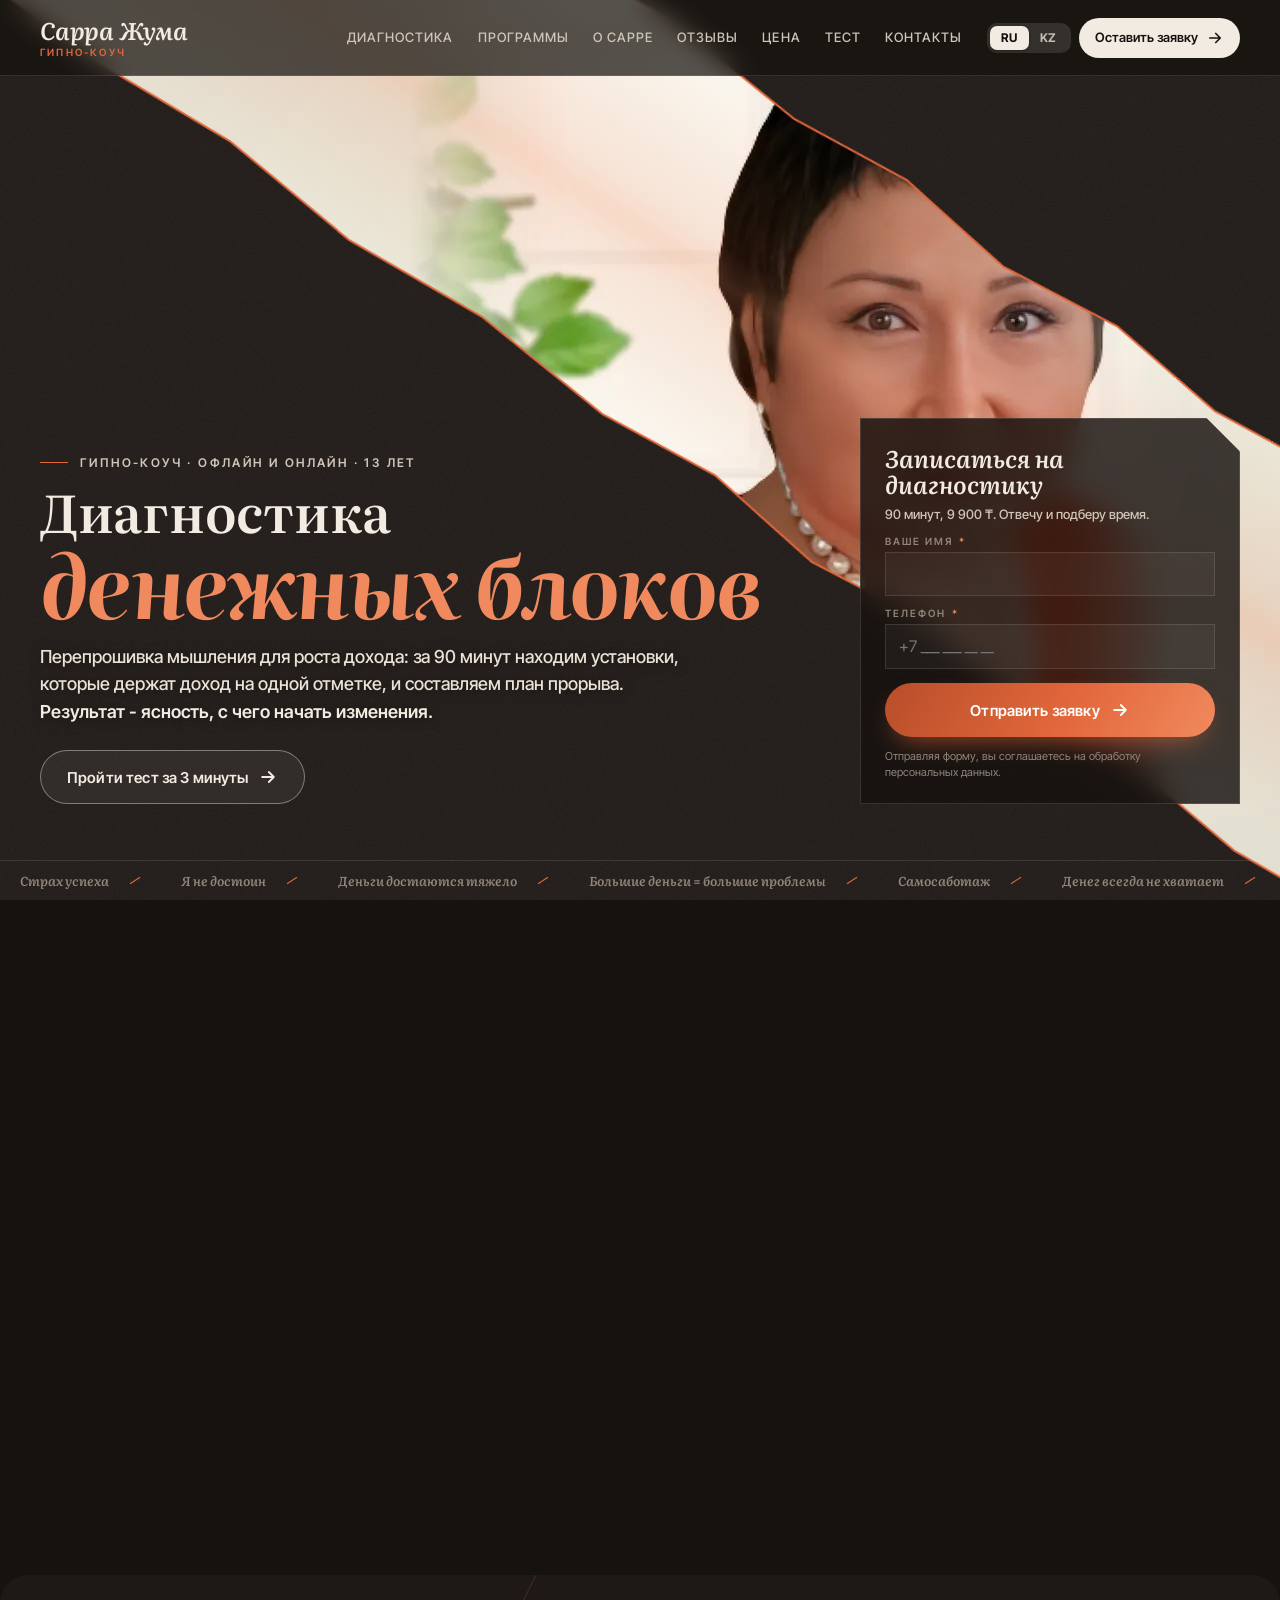
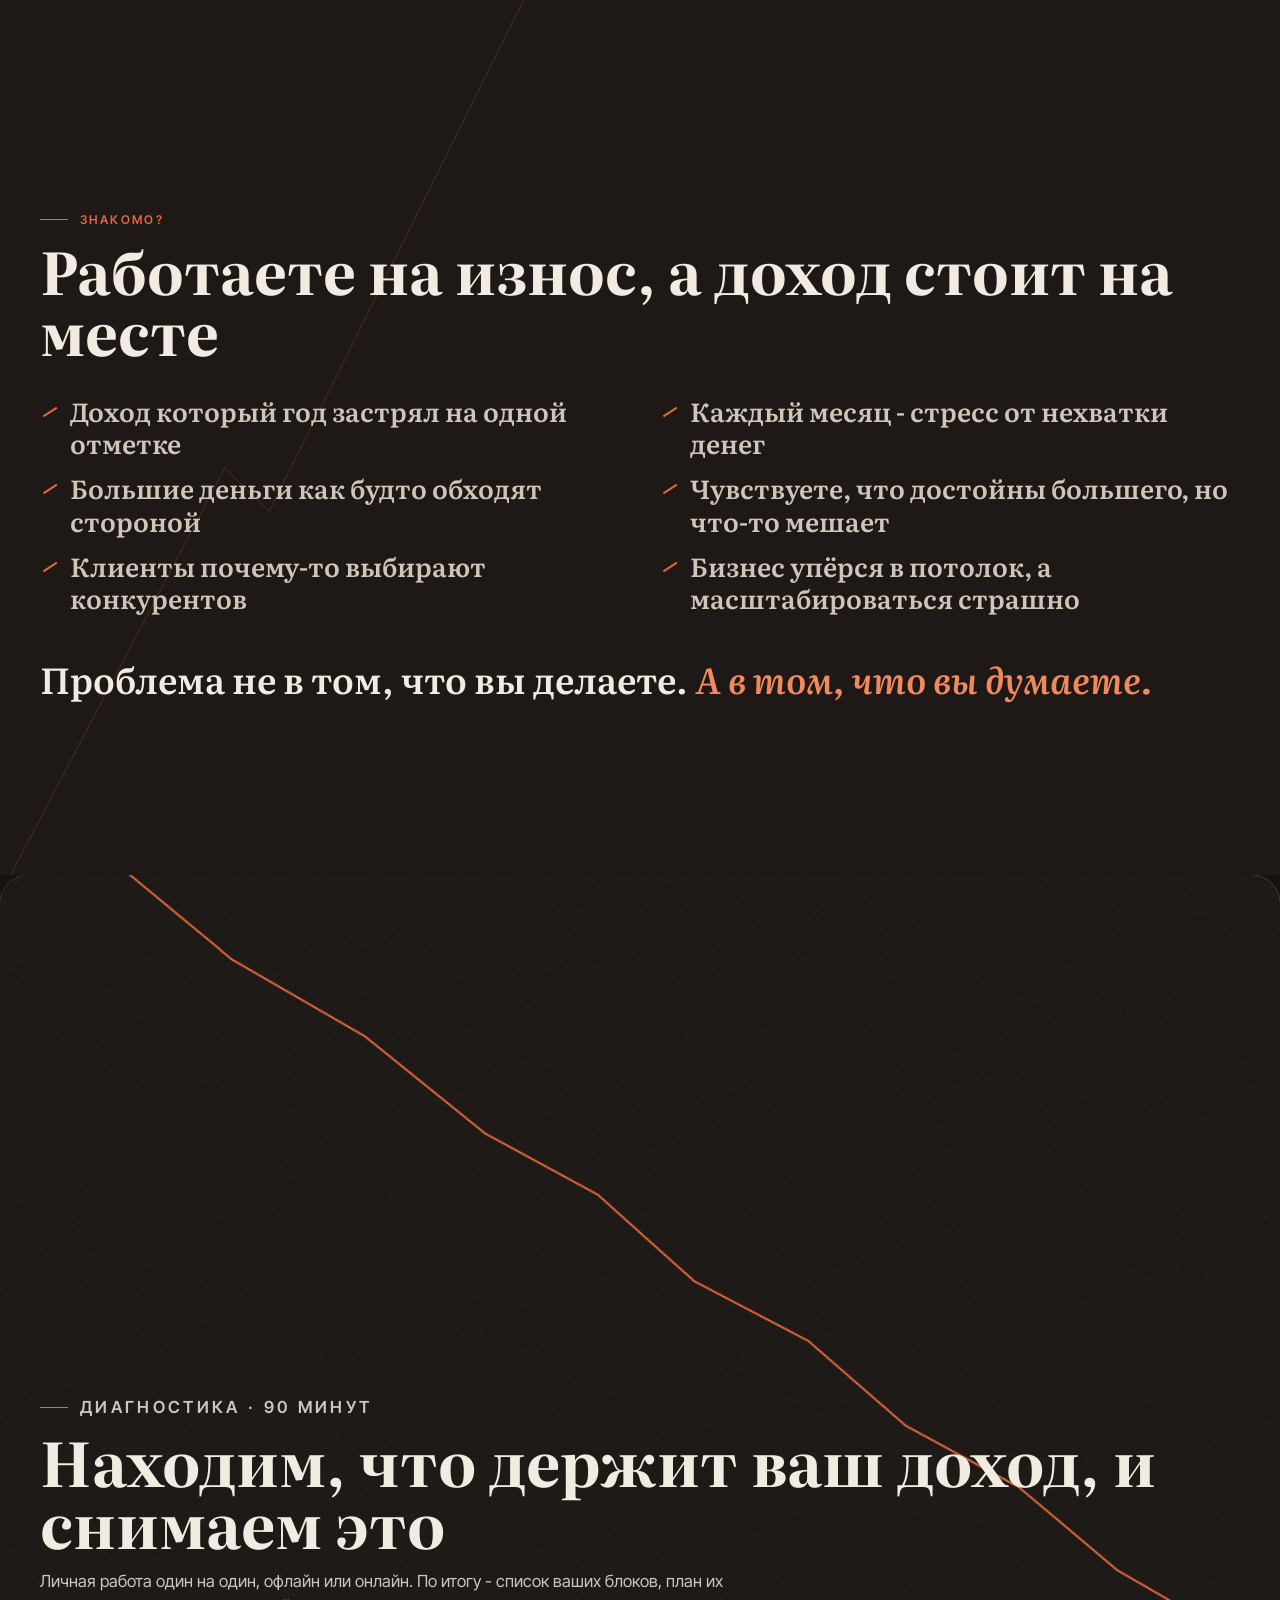
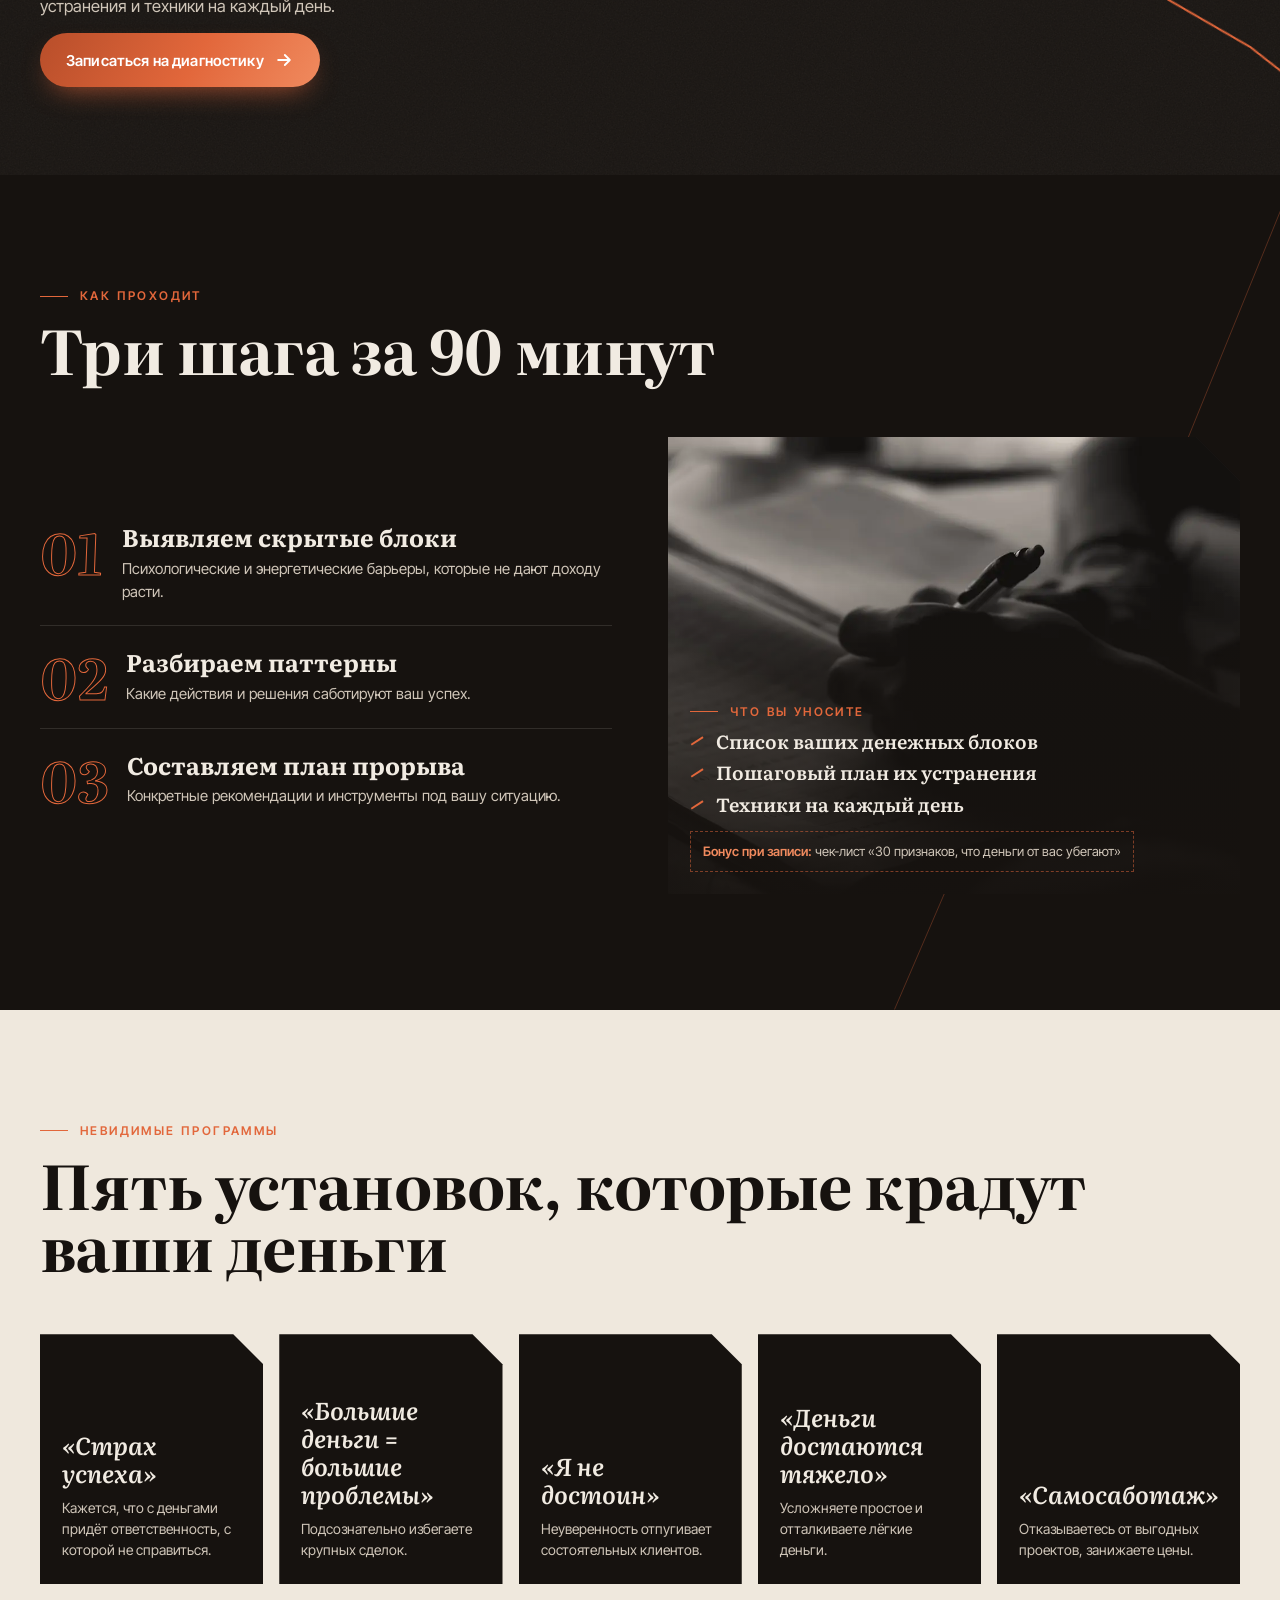
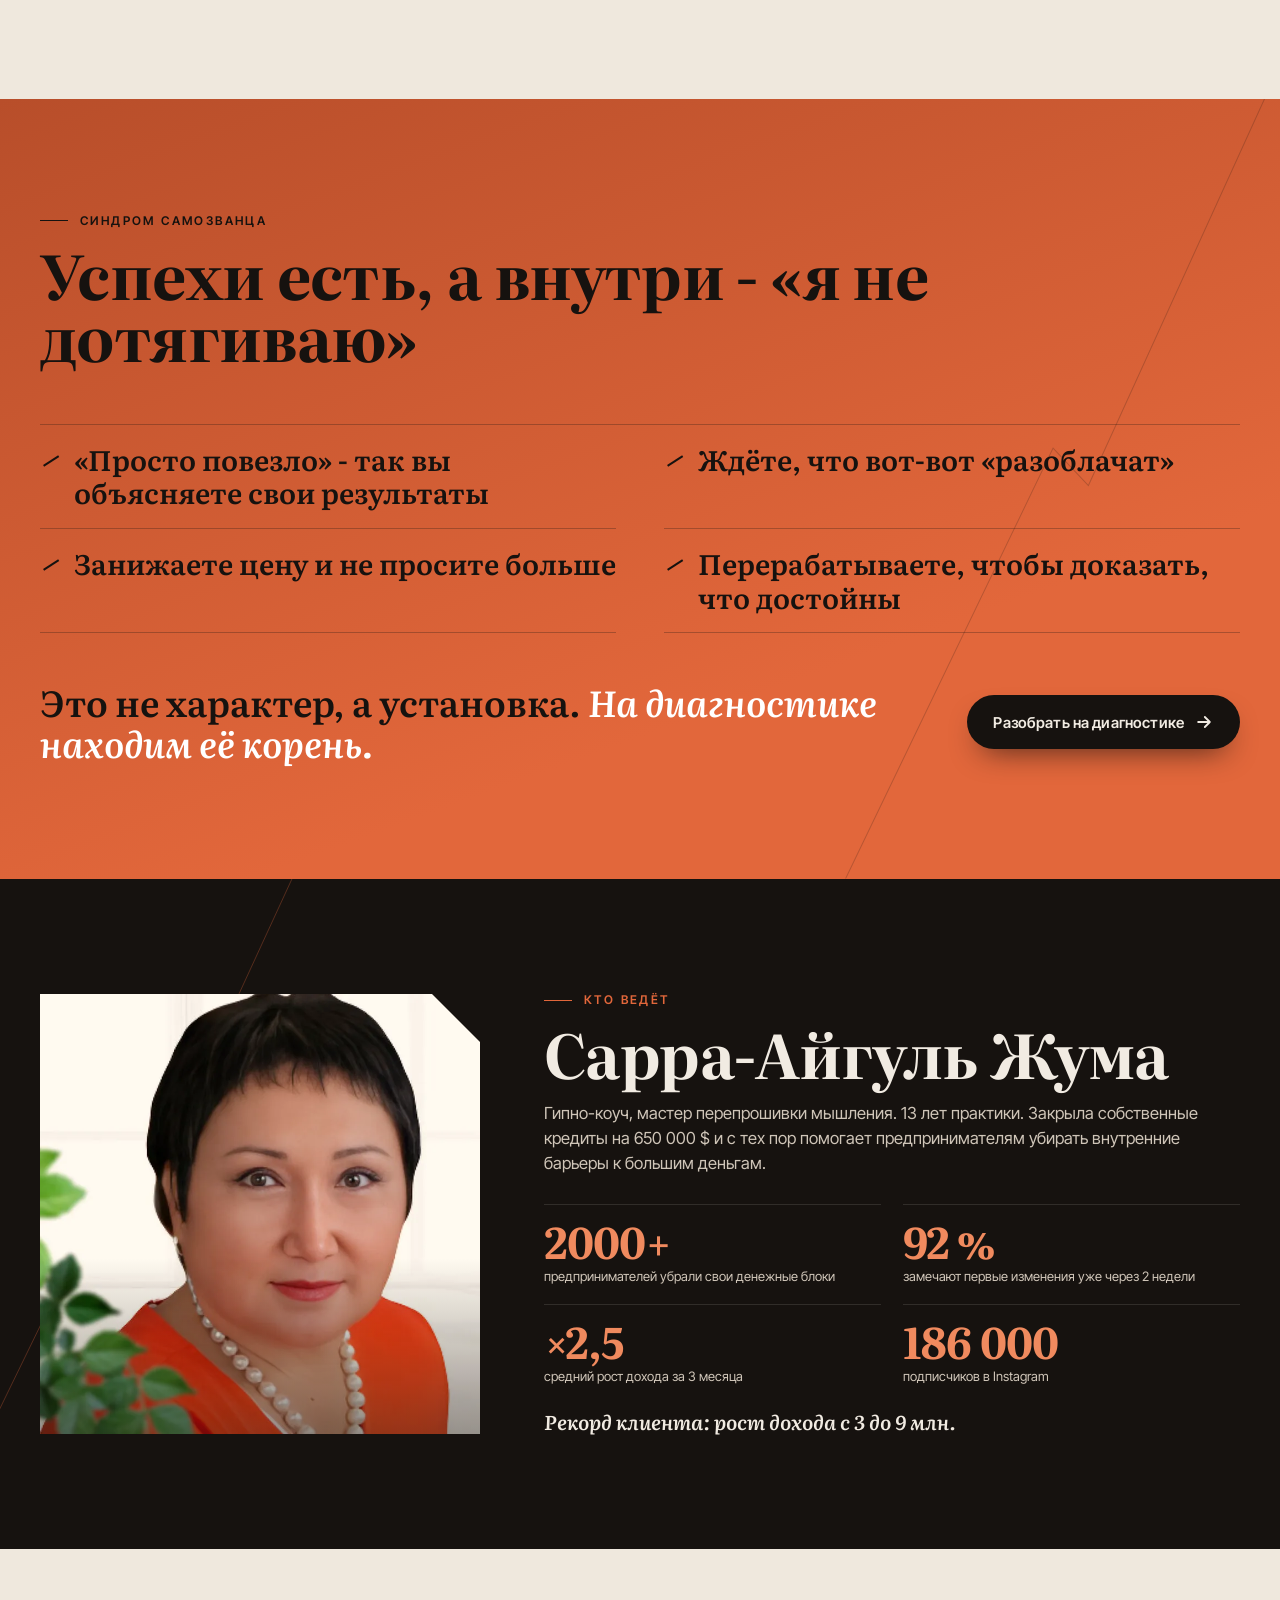
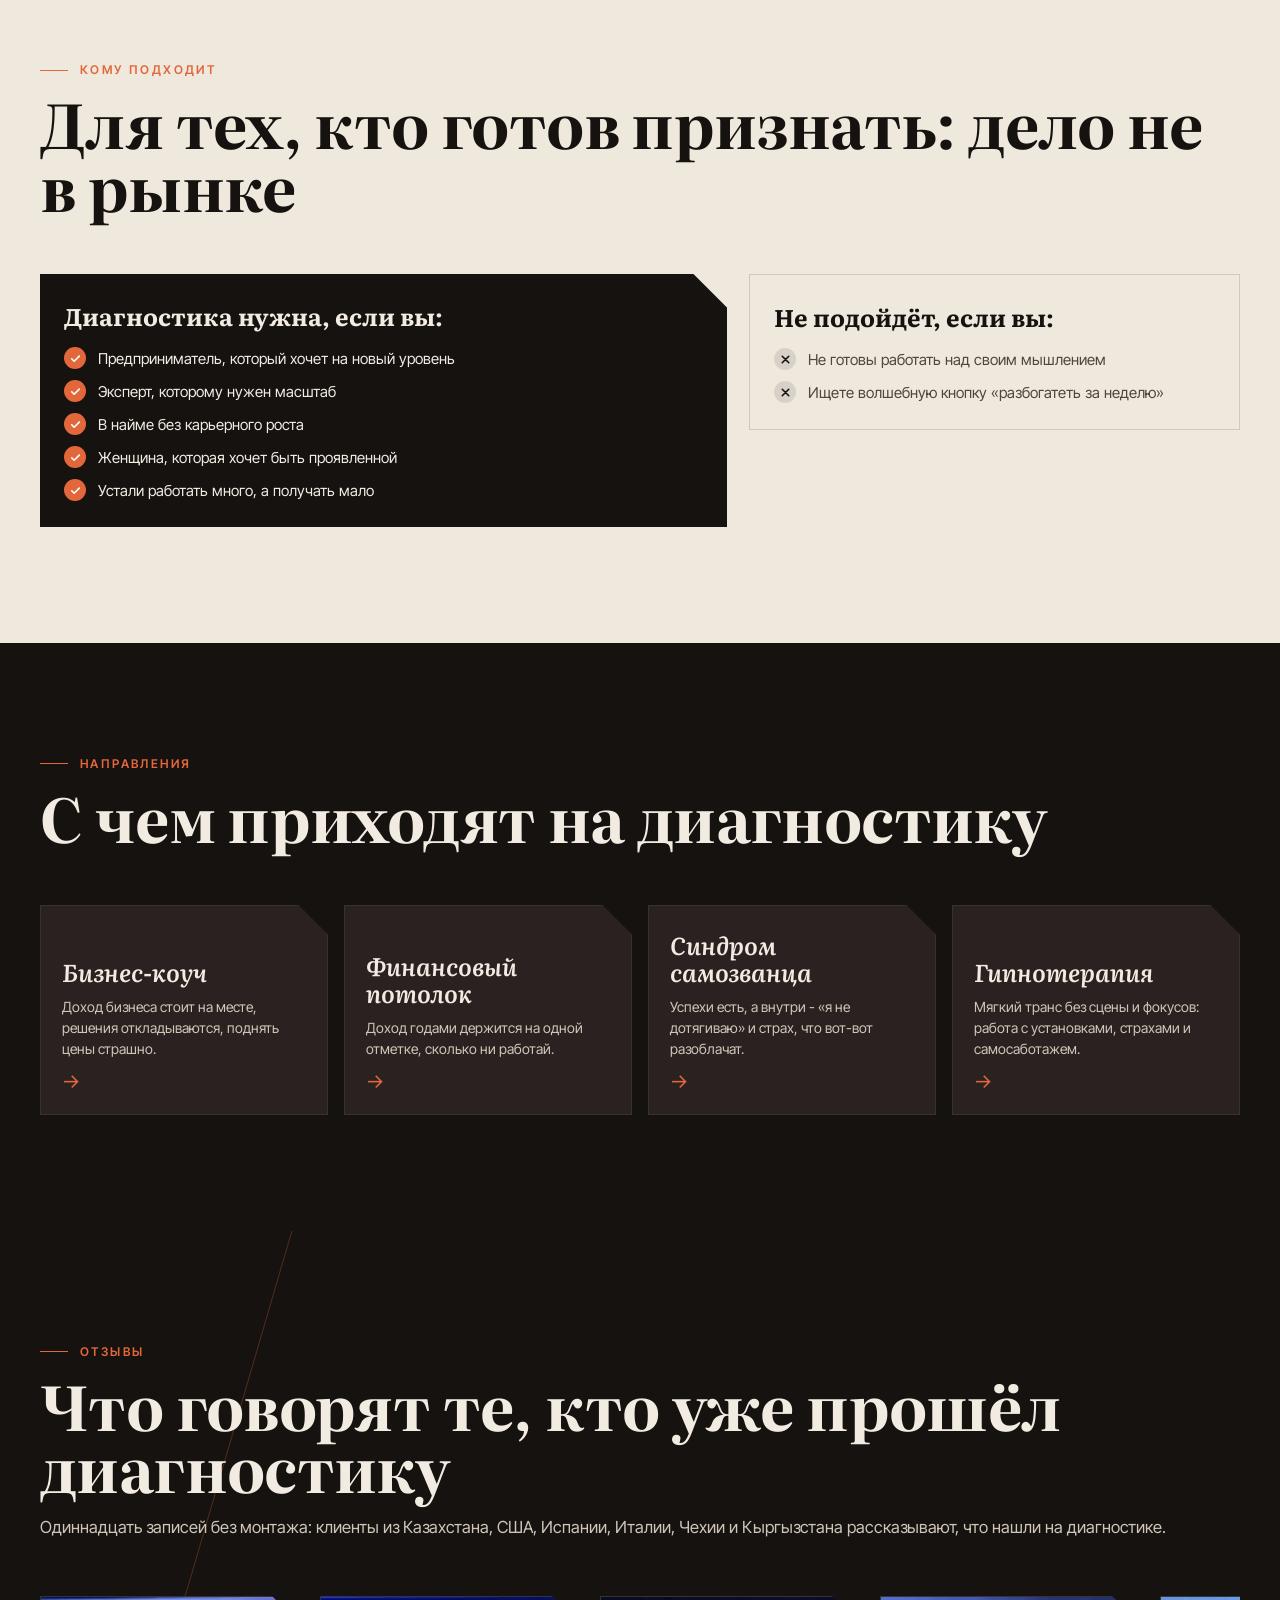
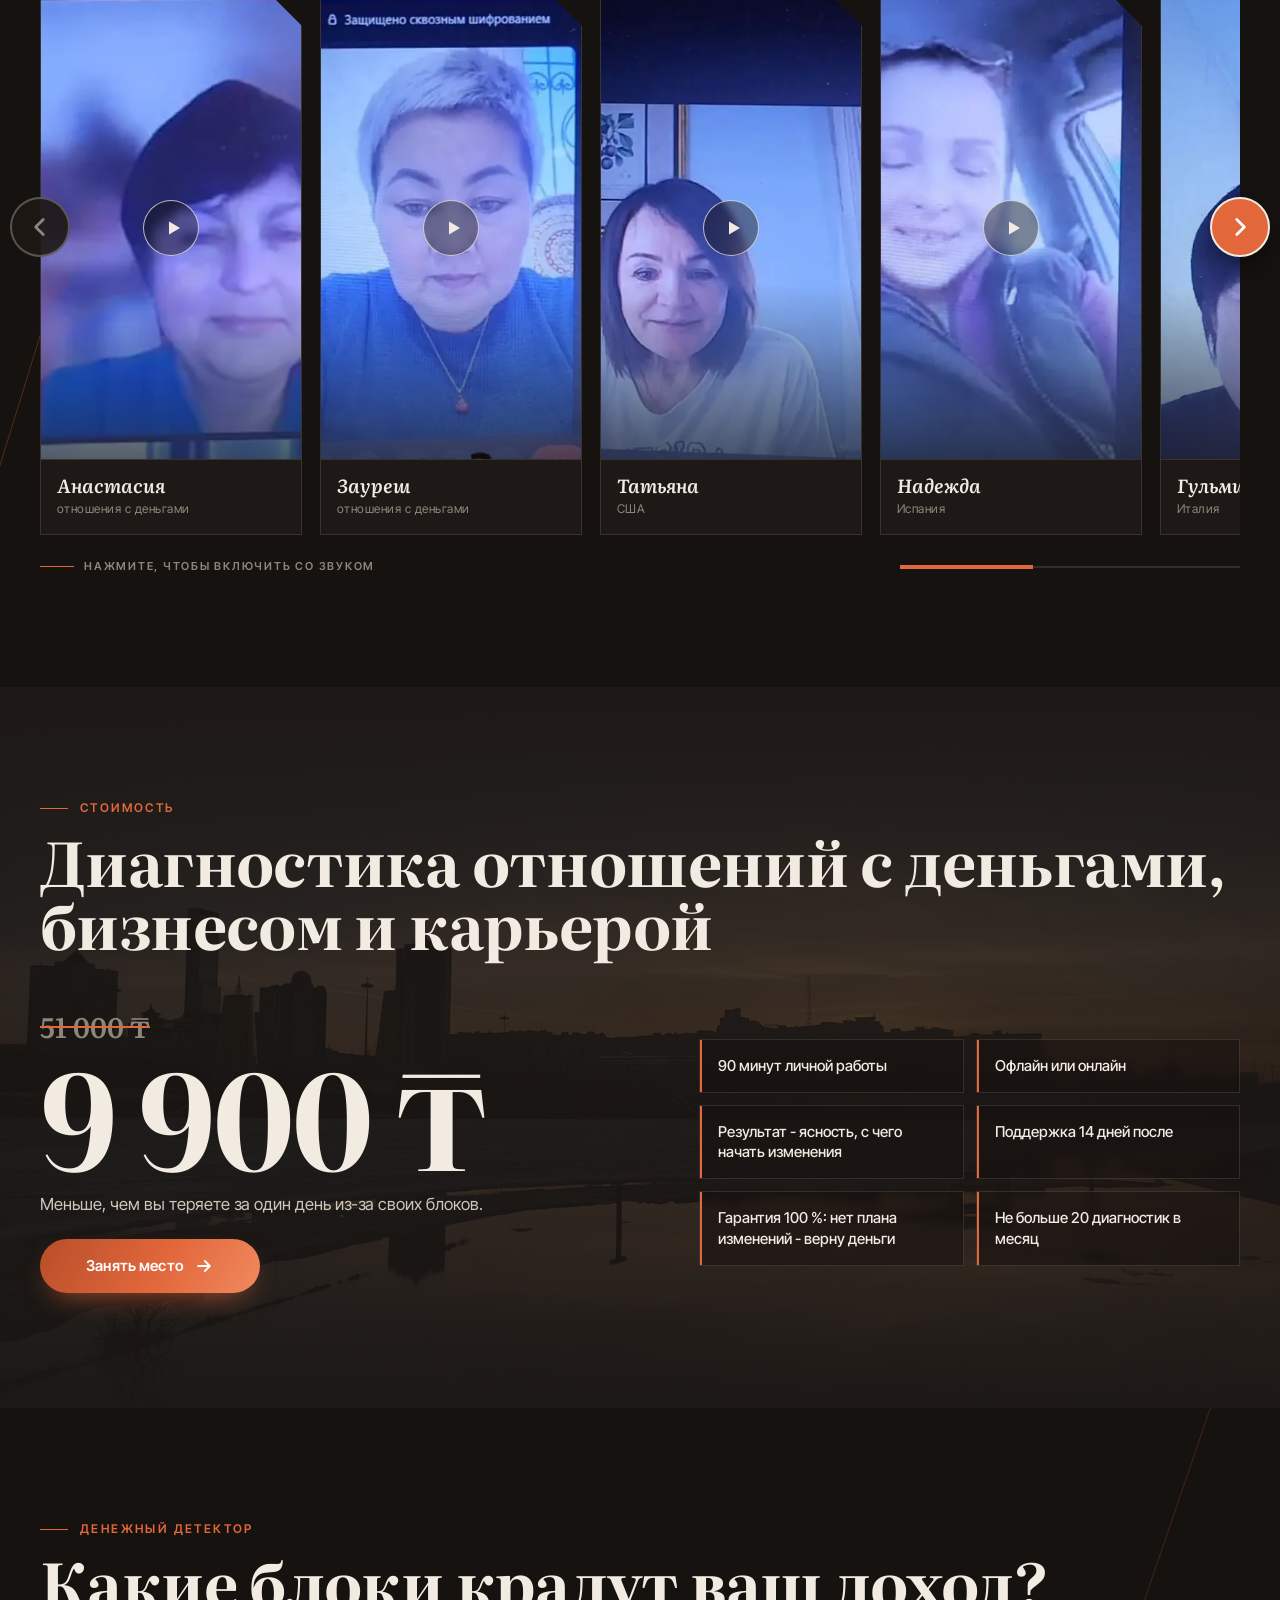
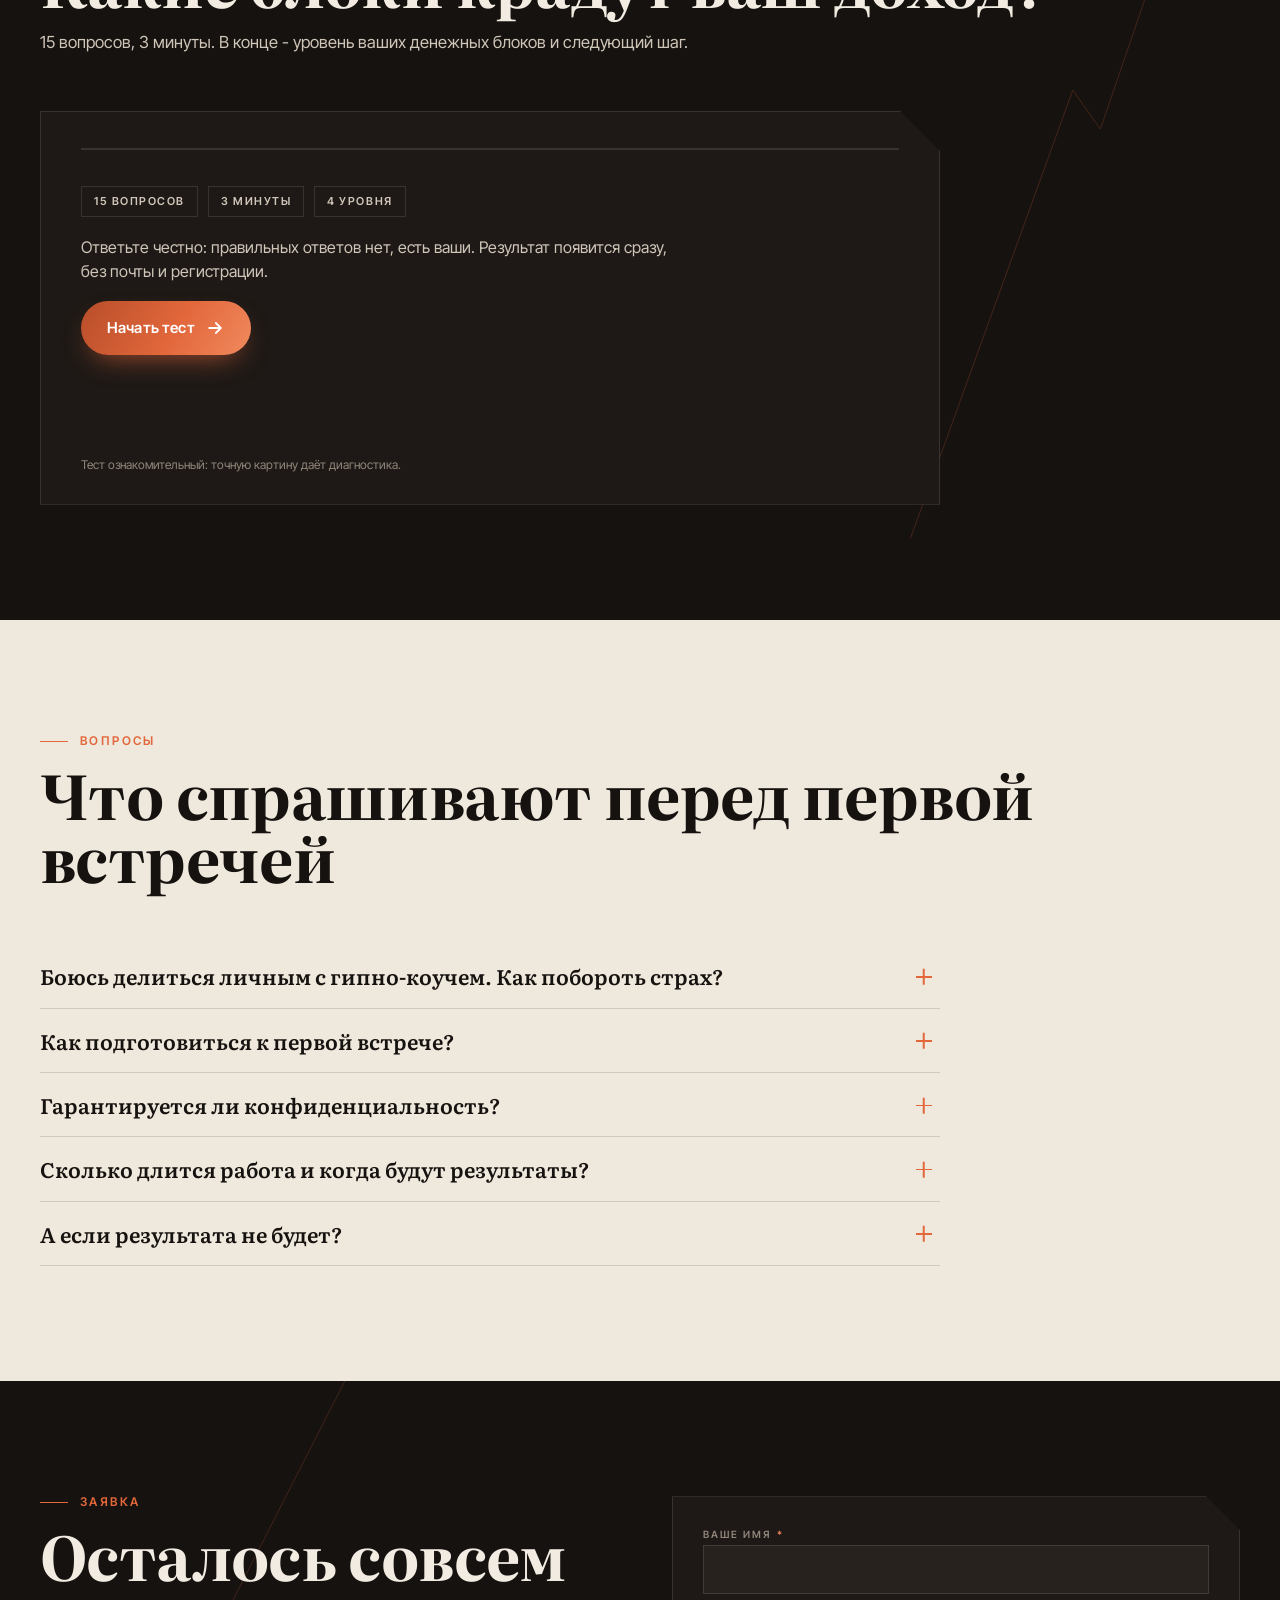
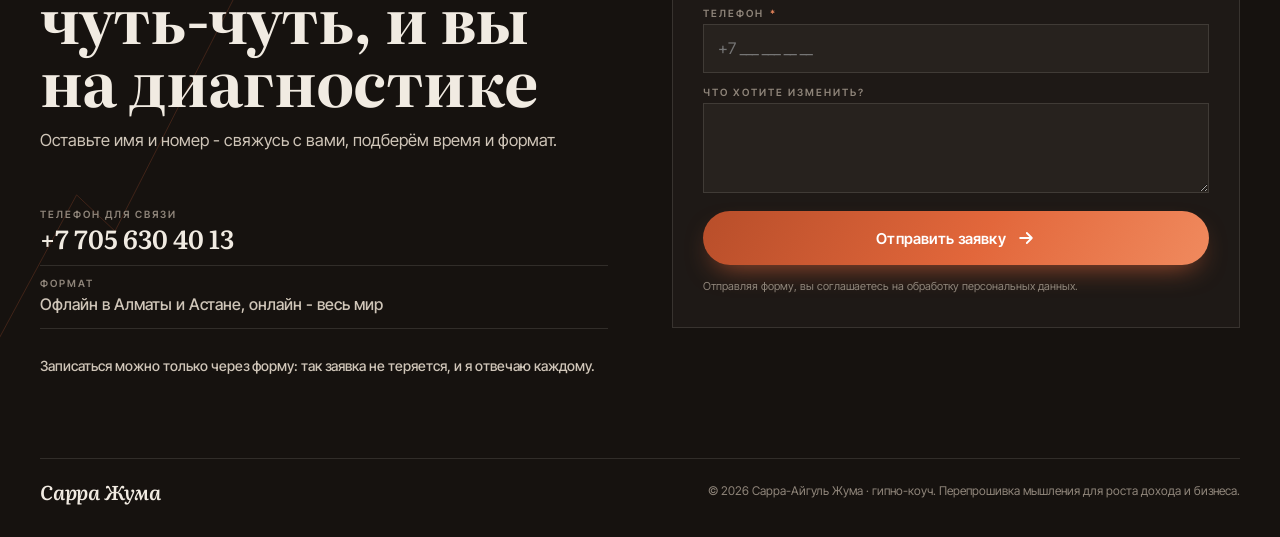
==== commit a8c48055: "Связь только через форму + форма заявки в герое Каналы убраны со всех страниц: нет ни WhatsApp-кнопо" ====
--- a/index.html
+++ b/index.html
@@ -3,6 +3,7 @@
 <head>
 <meta charset="UTF-8">
 <meta name="viewport" content="width=device-width, initial-scale=1.0">
+<meta name="format-detection" content="telephone=no">
 <title data-i="m.title">Диагностика денежных блоков за 90 минут - гипно-коуч Сарра Жума</title>
 <meta name="description" data-i-c="m.desc" content="Сарра-Айгуль Жума, гипно-коуч с 13-летней практикой: диагностика денежных блоков за 90 минут, офлайн или онлайн. Список ваших установок, план прорыва и техники на каждый день. 9 900 ₸, гарантия возврата. Тест «Денежный детектор» из 15 вопросов.">
 <!-- Google tag (gtag.js) - Google Ads AW-18437819356 -->
@@ -52,12 +53,12 @@
 <link rel="preconnect" href="https://fonts.googleapis.com">
 <link rel="preconnect" href="https://fonts.gstatic.com" crossorigin>
 <link href="https://fonts.googleapis.com/css2?family=Literata:ital,opsz,wght@0,7..72,600;0,7..72,700;1,7..72,600;1,7..72,700&family=Inter+Tight:wght@400;500;600&display=swap" rel="stylesheet">
-<link rel="stylesheet" href="styles.css?v=20260922-1">
+<link rel="stylesheet" href="styles.css?v=20260922-2">
 <script type="application/ld+json">
 {"@context":"https://schema.org","@type":"ProfessionalService","name":"Сарра Жума · гипно-коуч",
 "description":"Диагностика денежных блоков: 90 минут личной работы с гипно-коучем, офлайн или онлайн. Список установок, план прорыва, поддержка 14 дней.",
 "url":"https://sarracoach.kz/","telephone":"+77056304013","image":"https://sarracoach.kz/assets/og-image.jpg",
-"founder":{"@type":"Person","name":"Сарра-Айгуль Жума","jobTitle":"Гипно-коуч","sameAs":"https://www.instagram.com/sarra_zhuma"},
+"founder":{"@type":"Person","name":"Сарра-Айгуль Жума","jobTitle":"Гипно-коуч"},
 "address":{"@type":"PostalAddress","addressCountry":"KZ"},"areaServed":"KZ","priceRange":"9900 KZT",
 "makesOffer":{"@type":"Offer","price":"9900","priceCurrency":"KZT","itemOffered":{"@type":"Service","name":"Диагностика отношений с деньгами, бизнесом и карьерой","serviceType":"Коучинг"}}}
 </script>
@@ -97,8 +98,8 @@
         <button type="button" data-lang="ru" class="is-active" aria-pressed="true" lang="ru">RU</button>
         <button type="button" data-lang="kk" aria-pressed="false">KZ</button>
       </div>
-      <a class="call" href="tel:+77056304013" aria-label="Позвонить" data-i-aria="a.call">
-        <svg aria-hidden="true"><use href="#ic-tel"/></svg><span data-i="b.call">Позвонить</span>
+      <a class="call" href="#zayavka" aria-label="Оставить заявку" data-i-aria="a.zay">
+        <span data-i="b.zay">Оставить заявку</span><svg aria-hidden="true"><use href="#ic-arr"/></svg>
       </a>
       <button class="burger" id="burger" type="button" aria-label="Меню" data-i-aria="a.menu" aria-expanded="false" aria-controls="mnav"><i></i><i></i><i></i></button>
     </div>
@@ -117,8 +118,7 @@
     <a href="#faq" data-i="nav.faq">Вопросы</a>
     <a href="#zayavka" data-i="nav.kont">Контакты</a>
     <div class="mnav-cta">
-      <a class="btn btn-p" href="https://wa.me/77056304013" data-wa="hero"><svg aria-hidden="true"><use href="#ic-wa"/></svg><span data-i="b.wa">Записаться в WhatsApp</span></a>
-      <a class="btn btn-g" href="tel:+77056304013"><svg aria-hidden="true"><use href="#ic-tel"/></svg><span>+7 705 630 40 13</span></a>
+      <a class="btn btn-p" href="#zayavka"><span data-i="b.zay">Оставить заявку</span><svg aria-hidden="true"><use href="#ic-arr"/></svg></a>
     </div>
     <p class="mnav-note" data-i="f.sub">Гипно-коуч · офлайн и онлайн · 13 лет практики</p>
   </div>
@@ -154,10 +154,22 @@
     <h1 class="h1"><span class="h1-a" data-i="h.h1a">Диагностика</span> <em class="h1-b" data-i="h.h1b">денежных блоков</em></h1>
     <p class="lead" data-i="h.lead">Перепрошивка мышления для роста дохода: за 90 минут находим установки, которые держат доход на одной отметке, и составляем план прорыва. <em>Результат - ясность, с чего начать изменения.</em></p>
     <div class="cta">
-      <a class="btn btn-p" href="https://wa.me/77056304013" data-wa="hero"><svg aria-hidden="true"><use href="#ic-wa"/></svg><span data-i="b.book">Записаться · 9 900 ₸</span></a>
       <a class="btn btn-g" href="#test"><span data-i="b.test">Пройти тест за 3 минуты</span><svg aria-hidden="true"><use href="#ic-arr"/></svg></a>
     </div>
   </div>
+
+  <!-- ЗАЯВКА ПРЯМО В ГЕРОЕ -->
+  <form class="form hero-form" id="hero-form" novalidate>
+    <p class="fh-h" data-i="fh.h">Записаться на диагностику</p>
+    <p class="fh-s" data-i="fh.s">90 минут, 9 900 ₸. Отвечу и подберу время.</p>
+    <label><span data-i="f.name">Ваше имя</span><span class="req" aria-hidden="true">*</span><input type="text" name="name" autocomplete="name" required maxlength="60"></label>
+    <label><span data-i="f.phone">Телефон</span><span class="req" aria-hidden="true">*</span><input type="tel" name="phone" autocomplete="tel" inputmode="tel" required aria-required="true" placeholder="+7 ___ ___ __ __"></label>
+    <label class="hp" aria-hidden="true">Не заполняйте<input type="text" name="website" tabindex="-1" autocomplete="off"></label>
+    <button class="btn btn-p" type="submit"><span data-i="f.send">Отправить заявку</span><svg aria-hidden="true"><use href="#ic-arr"/></svg></button>
+    <p class="f-consent" data-i="f.cons">Отправляя форму, вы соглашаетесь на обработку персональных данных.</p>
+    <p class="f-err" hidden data-i="f.err">Укажите имя и номер телефона.</p>
+    <p class="f-ok" hidden data-i="f.ok">Спасибо! Заявка принята - свяжусь с вами в ближайшее время.</p>
+  </form>
 
   <div class="ticker" aria-hidden="true"><div class="tk" id="ticker"></div></div>
 </section>
@@ -202,7 +214,7 @@
     <h2 data-i="s.dg.h">Находим, что держит ваш доход, и снимаем это</h2>
     <p data-i="s.dg.p">Личная работа один на один, офлайн или онлайн. По итогу - список ваших блоков, план их устранения и техники на каждый день.</p>
     <div class="cta">
-      <a class="btn btn-p" href="https://wa.me/77056304013" data-wa="diag"><svg aria-hidden="true"><use href="#ic-wa"/></svg><span data-i="b.diag">Записаться на диагностику</span></a>
+      <a class="btn btn-p" href="#zayavka"><span data-i="b.diag">Записаться на диагностику</span><svg aria-hidden="true"><use href="#ic-arr"/></svg></a>
     </div>
   </div>
 </section>
@@ -275,7 +287,7 @@
     <div class="imp-foot rv">
       <p class="verdict" data-i="s.sm.v">Это не характер, а установка. <em>На диагностике находим её корень.</em></p>
       <div class="cta">
-        <a class="btn btn-ink" href="https://wa.me/77056304013" data-wa="samoz"><svg aria-hidden="true"><use href="#ic-wa"/></svg><span data-i="b.samoz">Разобрать на диагностике</span></a>
+        <a class="btn btn-ink" href="#zayavka"><span data-i="b.samoz">Разобрать на диагностике</span><svg aria-hidden="true"><use href="#ic-arr"/></svg></a>
       </div>
     </div>
   </div>
@@ -301,7 +313,6 @@
         <li><b>186 000</b><span data-i="st.d">подписчиков в Instagram</span></li>
       </ul>
       <p class="rec rv" data-i="st.r">Рекорд клиента: рост дохода с 3 до 9 млн.</p>
-      <a class="ig rv" href="https://www.instagram.com/sarra_zhuma" target="_blank" rel="noopener"><svg aria-hidden="true"><use href="#ic-ig"/></svg><span>@sarra_zhuma</span></a>
     </div>
   </div>
 </section>
@@ -511,8 +522,7 @@
         <b>9 900 ₸</b>
         <p data-i="cn.note">Меньше, чем вы теряете за один день из-за своих блоков.</p>
         <div class="cta">
-          <a class="btn btn-p" href="https://wa.me/77056304013" data-wa="cena"><svg aria-hidden="true"><use href="#ic-wa"/></svg><span data-i="b.seat">Занять место</span></a>
-          <a class="btn btn-g" href="tel:+77056304013"><svg aria-hidden="true"><use href="#ic-tel"/></svg><span>+7 705 630 40 13</span></a>
+          <a class="btn btn-p" href="#zayavka"><span data-i="b.seat">Занять место</span><svg aria-hidden="true"><use href="#ic-arr"/></svg></a>
         </div>
       </div>
       <ul class="terms">
@@ -569,26 +579,23 @@
       <div class="sec-head rv">
         <p class="kick" data-i="s.za.k">Заявка</p>
         <h2 data-i="s.za.h">Осталось совсем чуть-чуть, и вы на диагностике</h2>
-        <p class="sec-lead" data-i="s.za.p">Оставьте имя и номер - отвечу в WhatsApp, подберём время и формат.</p>
+        <p class="sec-lead" data-i="s.za.p">Оставьте имя и номер - свяжусь с вами, подберём время и формат.</p>
       </div>
       <ul class="kont-list rv">
-        <li><span data-i="k.tel">Телефон</span><a href="tel:+77056304013">+7 705 630 40 13</a></li>
-        <li><span>WhatsApp</span><a href="https://wa.me/77056304013" data-wa="kont">+7 705 630 40 13</a></li>
-        <li><span>Instagram</span><a href="https://www.instagram.com/sarra_zhuma" target="_blank" rel="noopener">@sarra_zhuma</a></li>
+        <li><span data-i="k.tel">Телефон для связи</span><span class="val">+7 705 630 40 13</span></li>
+        <li><span data-i="k.fmt">Формат</span><span class="val sm" data-i="k.fmt.v">Офлайн в Алматы и Астане, онлайн - весь мир</span></li>
       </ul>
-      <div class="kont-btns rv">
-        <a class="btn btn-p" href="https://wa.me/77056304013" data-wa="kont"><svg aria-hidden="true"><use href="#ic-wa"/></svg><span data-i="b.wa2">Написать в WhatsApp</span></a>
-        <a class="btn btn-g" href="https://www.instagram.com/sarra_zhuma" target="_blank" rel="noopener"><svg aria-hidden="true"><use href="#ic-ig"/></svg><span>Instagram</span></a>
-      </div>
+      <p class="kont-note rv" data-i="k.note">Записаться можно только через форму: так заявка не теряется, и я отвечаю каждому.</p>
     </div>
     <form class="form rv" id="form" novalidate>
-      <label><span data-i="f.name">Ваше имя</span><input type="text" name="name" autocomplete="name" required maxlength="60"></label>
-      <label><span data-i="f.phone">Телефон</span><input type="tel" name="phone" autocomplete="tel" inputmode="tel" required placeholder="+7 ___ ___ __ __"></label>
+      <label><span data-i="f.name">Ваше имя</span><span class="req" aria-hidden="true">*</span><input type="text" name="name" autocomplete="name" required maxlength="60"></label>
+      <label><span data-i="f.phone">Телефон</span><span class="req" aria-hidden="true">*</span><input type="tel" name="phone" autocomplete="tel" inputmode="tel" required aria-required="true" placeholder="+7 ___ ___ __ __"></label>
       <label><span data-i="f.msg">Что хотите изменить?</span><textarea name="msg" rows="3" maxlength="500"></textarea></label>
       <label class="hp" aria-hidden="true">Не заполняйте<input type="text" name="website" tabindex="-1" autocomplete="off"></label>
-      <button class="btn btn-p" type="submit"><svg aria-hidden="true"><use href="#ic-wa"/></svg><span data-i="f.send">Отправить в WhatsApp</span></button>
+      <button class="btn btn-p" type="submit"><span data-i="f.send">Отправить заявку</span><svg aria-hidden="true"><use href="#ic-arr"/></svg></button>
+      <p class="f-consent" data-i="f.cons">Отправляя форму, вы соглашаетесь на обработку персональных данных.</p>
       <p class="f-err" id="ferr" hidden data-i="f.err">Укажите имя и номер телефона.</p>
-      <p class="f-ok" id="fok" hidden data-i="f.ok">Спасибо! WhatsApp открылся - осталось нажать «Отправить». Отвечу в ближайшее время.</p>
+      <p class="f-ok" id="fok" hidden data-i="f.ok">Спасибо! Заявка принята - свяжусь с вами в ближайшее время.</p>
     </form>
   </div>
   <footer class="wrap foot">
@@ -611,11 +618,10 @@
 </div>
 
 <!-- ЛИПКАЯ ПАНЕЛЬ НА МОБИЛЬНОМ -->
-<div class="bar" id="bar">
-  <a href="tel:+77056304013"><svg aria-hidden="true"><use href="#ic-tel"/></svg><span data-i="b.call">Позвонить</span></a>
-  <a href="https://wa.me/77056304013" data-wa="hero"><svg aria-hidden="true"><use href="#ic-wa"/></svg><span>WhatsApp</span></a>
+<div class="bar bar-one" id="bar">
+  <a href="#zayavka"><span data-i="b.zay">Оставить заявку</span><svg aria-hidden="true"><use href="#ic-arr"/></svg></a>
 </div>
 
-<script src="script.js?v=20260922-1" defer></script>
+<script src="script.js?v=20260922-2" defer></script>
 </body>
 </html>
--- a/styles.css
+++ b/styles.css
@@ -505,3 +505,45 @@
 .progs.cards .prog a{display:flex;flex-direction:column;justify-content:flex-end;gap:10px;min-height:190px;padding:26px 22px 24px;color:inherit;text-decoration:none}
 .progs.cards .prog a::after{content:"→";color:var(--acc);font-size:20px;line-height:1;margin-top:2px;transition:transform .35s var(--ease)}
 .progs.cards .prog:hover a::after{transform:translateX(6px)}
+.sec-dark .progs.cards .prog{background:var(--ink3);box-shadow:inset 0 0 0 1px rgba(245,238,230,.07)}
+
+/* ---------- заявка: форма в герое (с 22.09.2026 связь только через форму) ---------- */
+.hero-form{position:absolute;z-index:5;left:20px;right:20px;bottom:74px;width:auto;
+  background:rgba(22,18,15,.82);backdrop-filter:blur(14px);-webkit-backdrop-filter:blur(14px);
+  border:1px solid rgba(241,235,226,.14);padding:18px 18px 16px;gap:10px;
+  opacity:0;transform:translateY(22px);animation:rise .9s var(--ease) .95s forwards}
+html.no-intro .hero-form{animation:none;opacity:1;transform:none}
+.hero-form .fh-h{font:600 italic clamp(19px,4.6vw,24px)/1.1 var(--fd);color:var(--bone)}
+.hero-form .fh-s{font:500 13px/1.4 var(--ft);color:var(--bone2);margin-top:-4px}
+.hero-form label{gap:5px}
+.hero-form input{padding:11px 13px}
+.hero-form .btn{margin-top:2px}
+@media(min-width:760px){
+  .hero-form{left:auto;right:calc((100% - min(1200px,100% - 40px))/2);bottom:96px;width:min(38%,380px);padding:26px 24px 22px;gap:12px}
+}
+@media(max-width:759px){
+  /* на телефоне первый экран отдаём под форму: заголовок сверху, карточка заявки снизу */
+  .hero-txt{padding-bottom:0;justify-content:flex-start;padding-top:calc(var(--hh) + 18px)}
+  .hero-txt .lead,.hero-txt .cta,.hero .ticker,.hero-cap{display:none}
+  .hero-form{bottom:20px}
+}
+@media(max-width:759px) and (max-height:700px){
+  .hero-form{bottom:14px;padding:14px 14px 12px;gap:8px}
+  .hero-form .fh-s{display:none}
+}
+.f-consent{font:400 11px/1.45 var(--ft);color:var(--mut)}
+.form label .req{color:var(--acc2);margin-left:3px}
+.hero-form .f-ok,.hero-form .f-err{font-size:12px;padding:8px 10px}
+
+/* контакты без кликабельных каналов: номер остаётся справкой, заявка идёт формой */
+.kont-list .val{font:600 clamp(20px,2.2vw,26px)/1.15 var(--fd);color:var(--bone);text-transform:none;letter-spacing:normal}
+.kont-list .val.sm{font:500 16px/1.5 var(--ft);color:var(--bone2)}
+.kont-note{font:500 14px/1.5 var(--ft);color:var(--bone2);margin-bottom:26px}
+
+/* липкая панель: одна кнопка к форме */
+.bar.bar-one a{background:var(--acc);color:#fff}
+.bar.bar-one a svg{color:#fff}
+@media(max-width:480px){.h1-b{font-size:clamp(30px,9vw,40px)}html[lang="kk"] .h1-b{font-size:clamp(28px,8.4vw,38px)}}
+/* звёздочка обязательного поля - в одну строку с подписью */
+.form label{display:flex;flex-wrap:wrap;align-items:baseline;gap:3px}
+.form label > input,.form label > textarea{flex:1 0 100%;margin-top:3px}
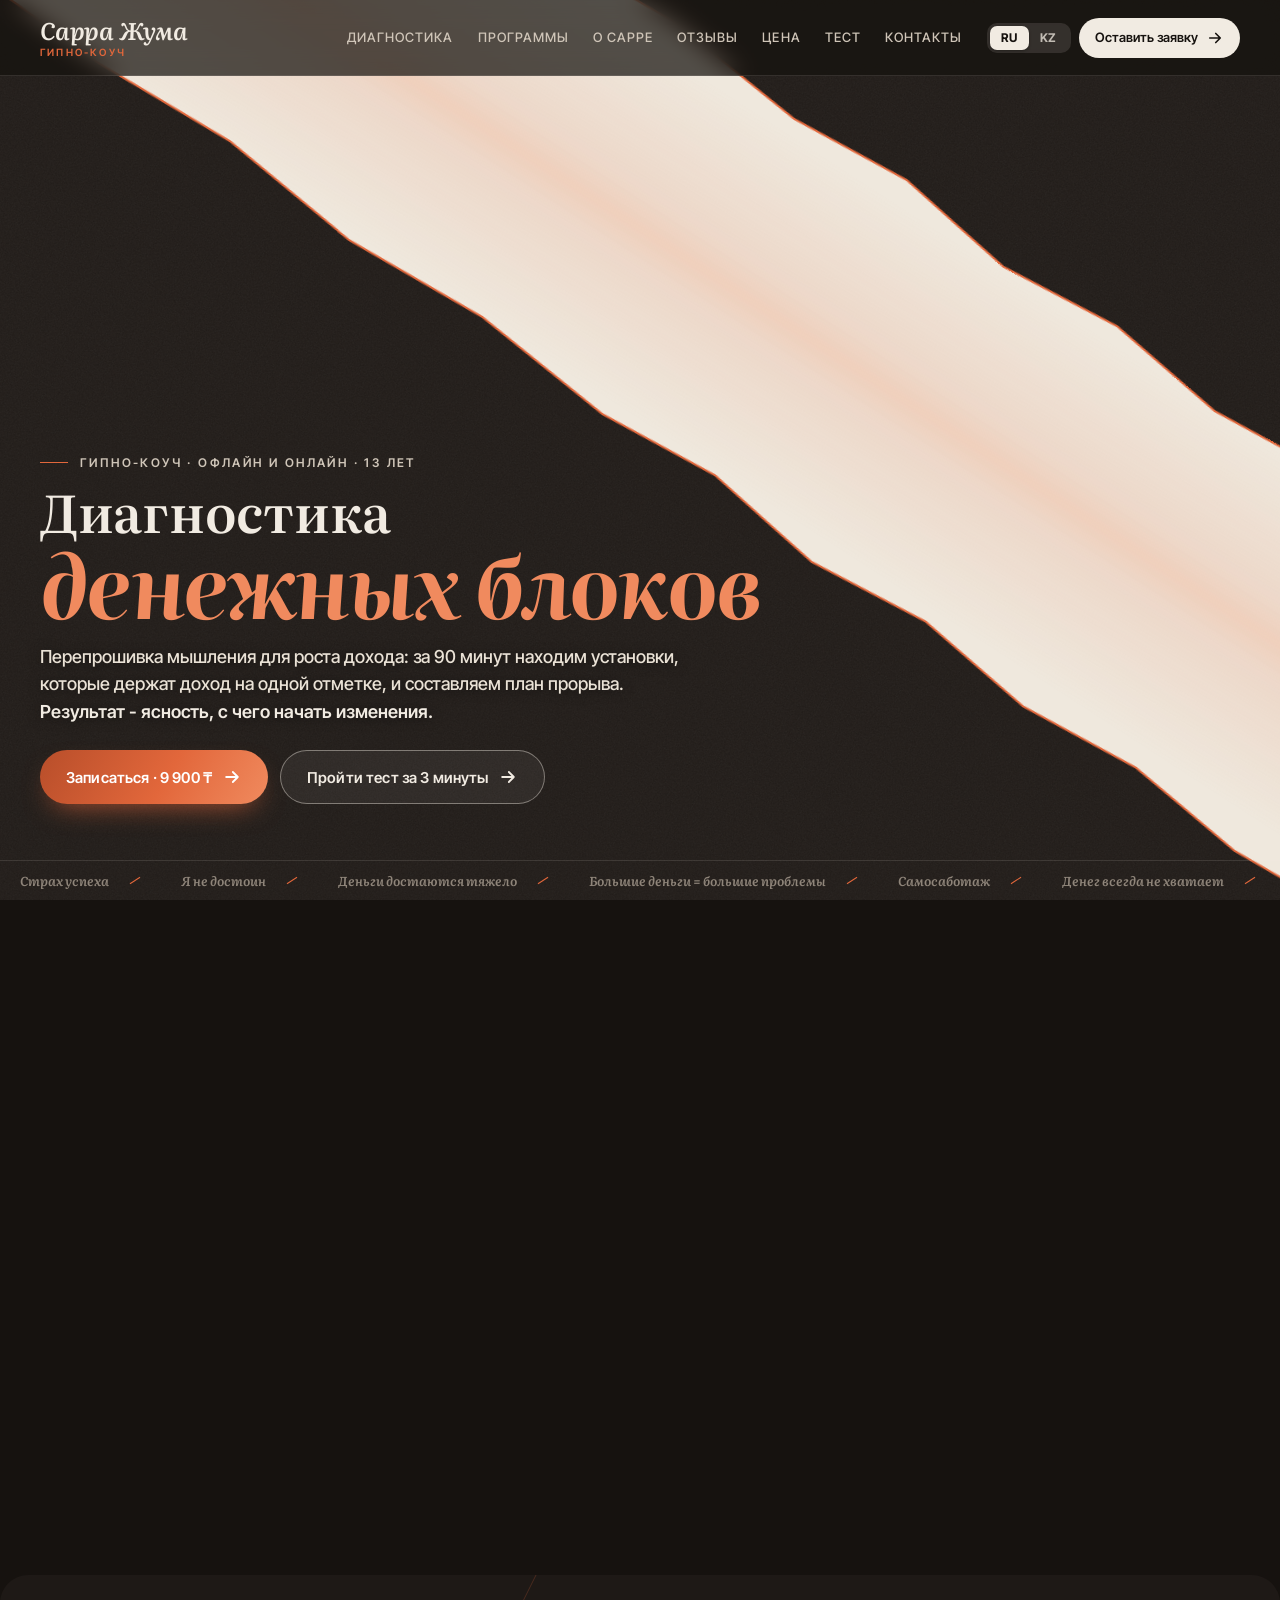
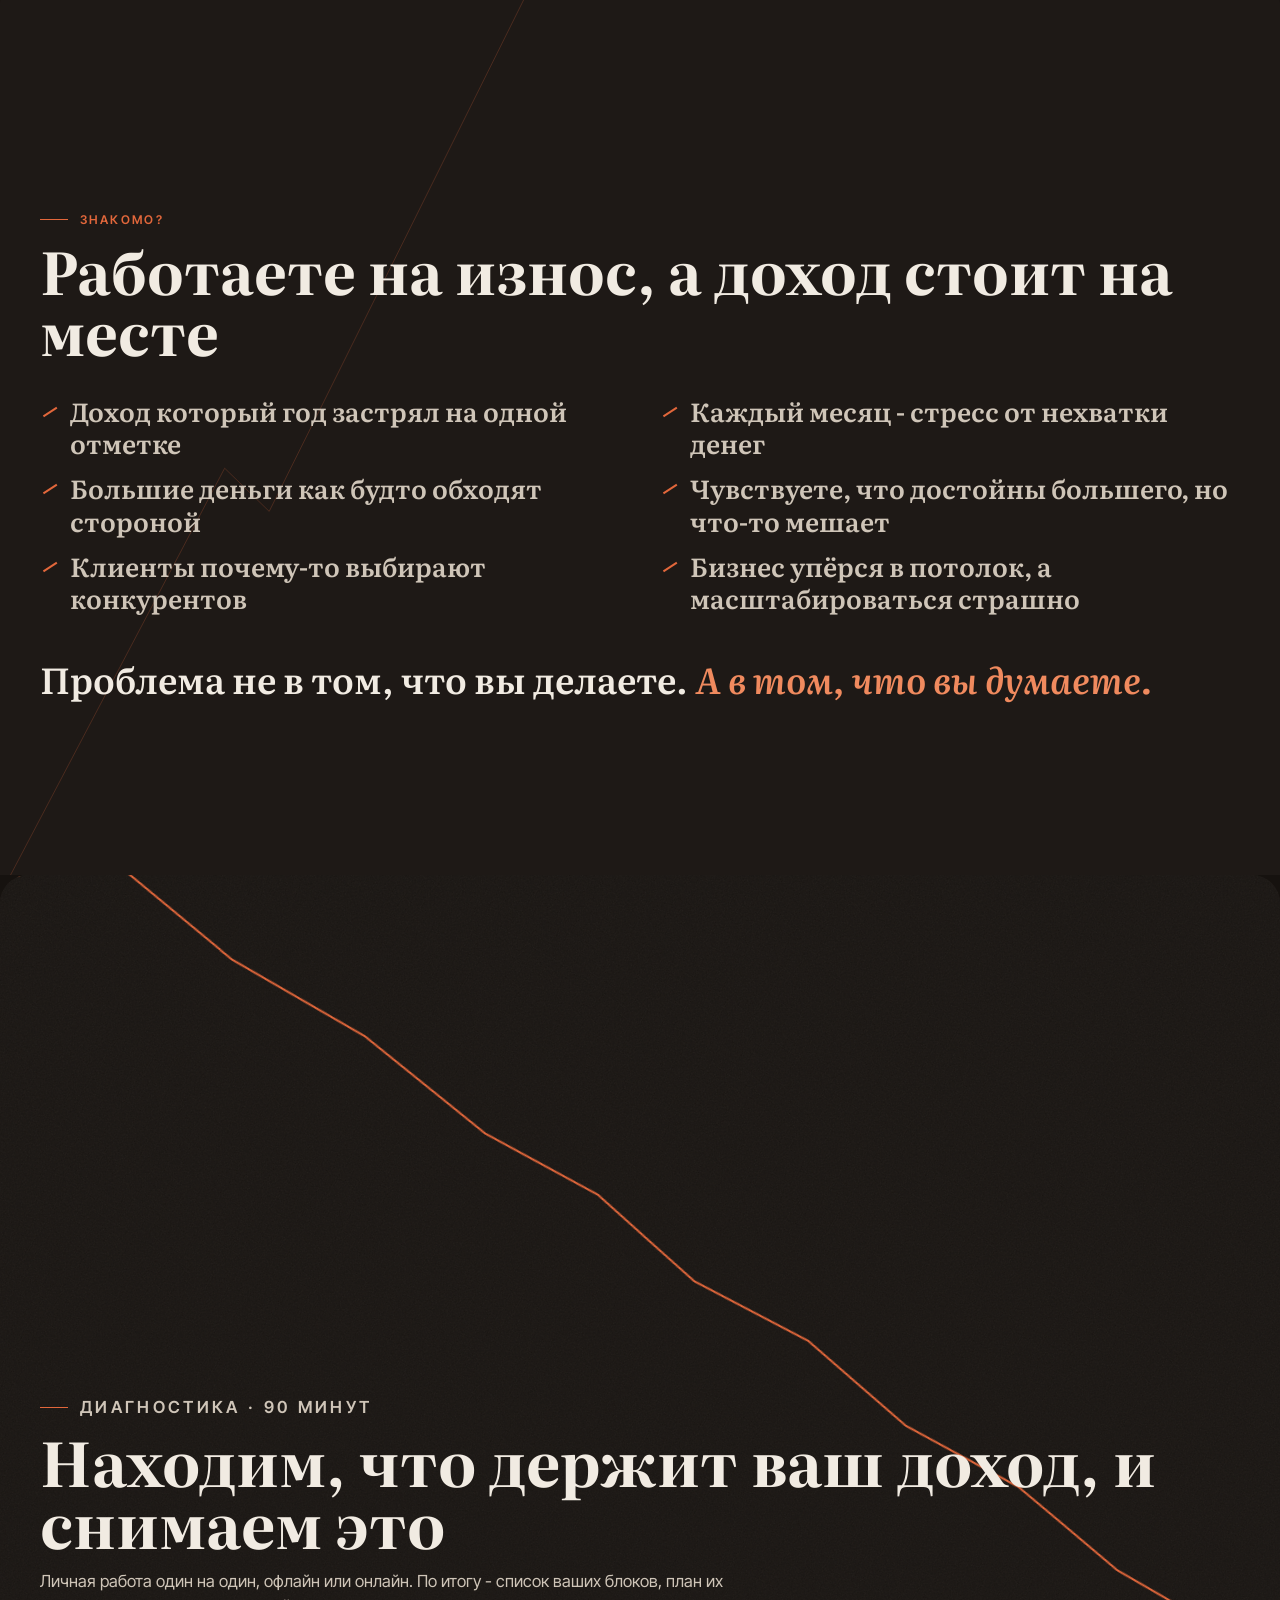
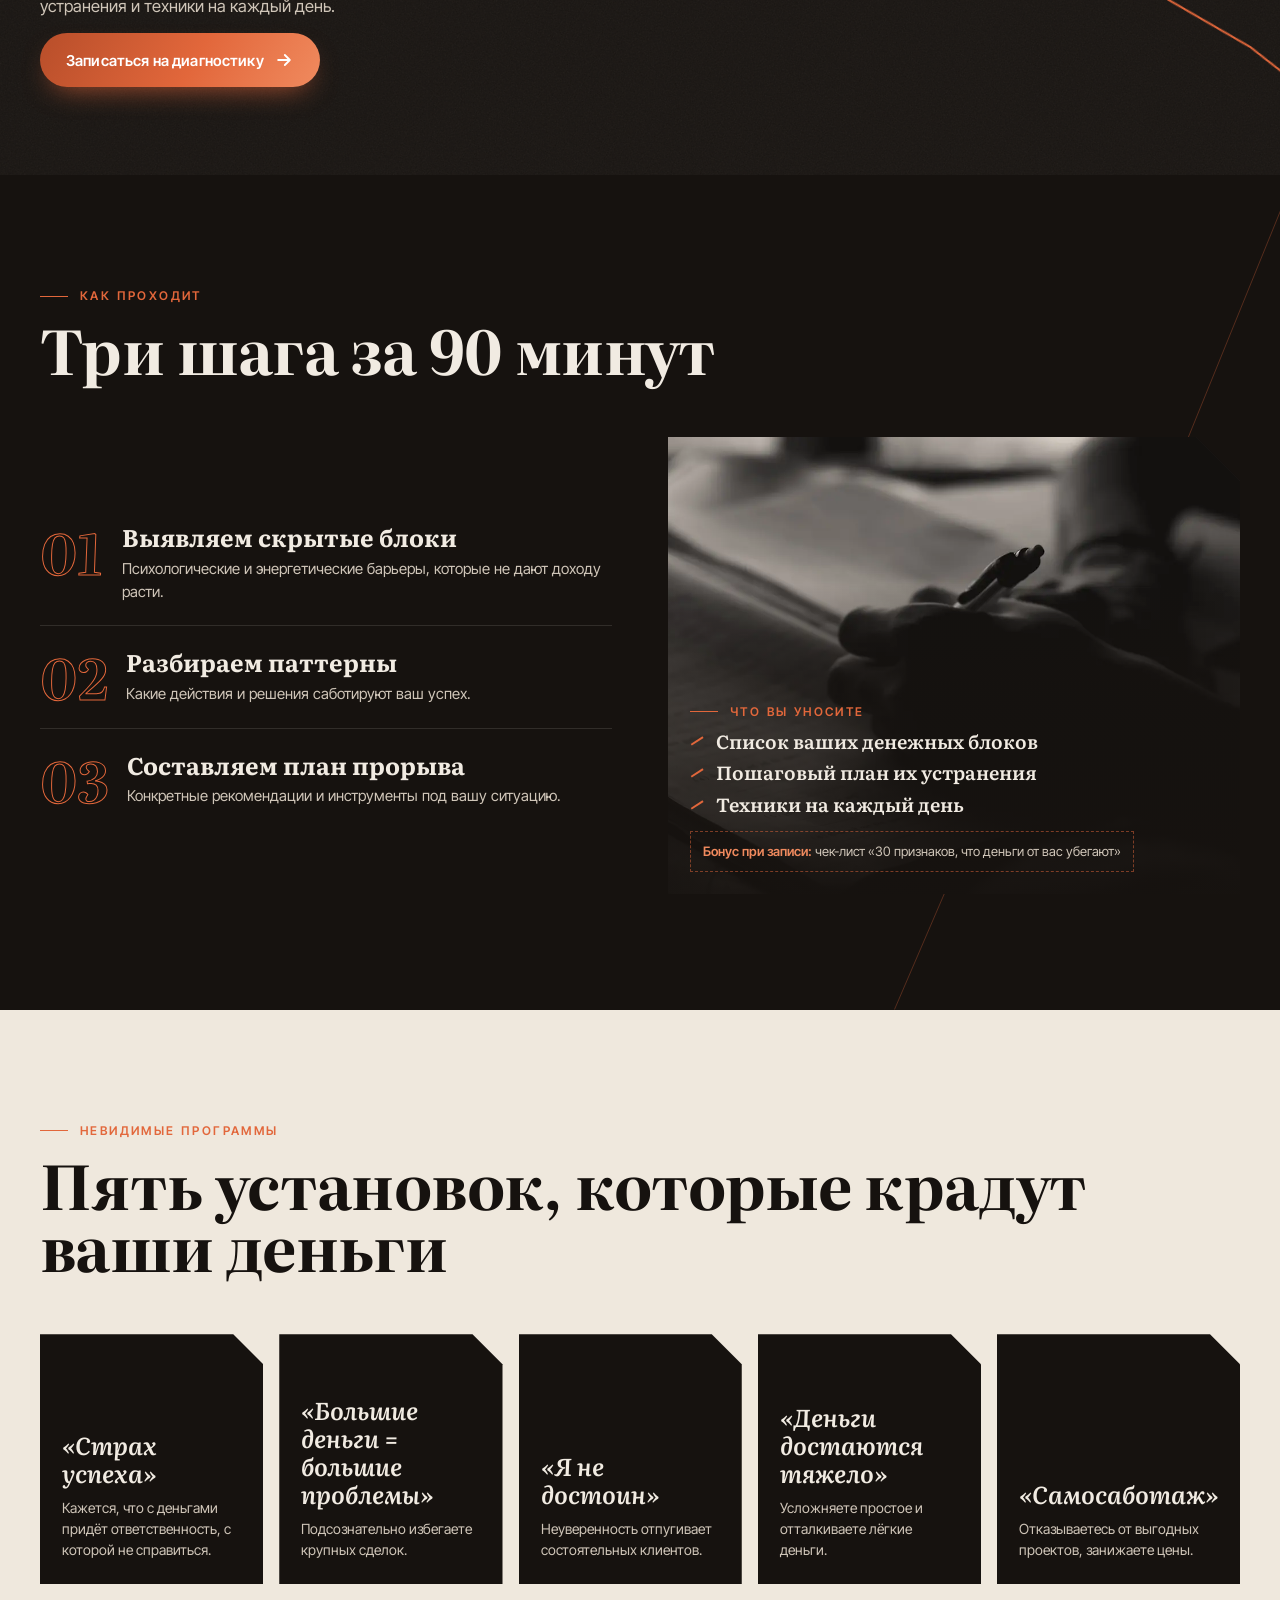
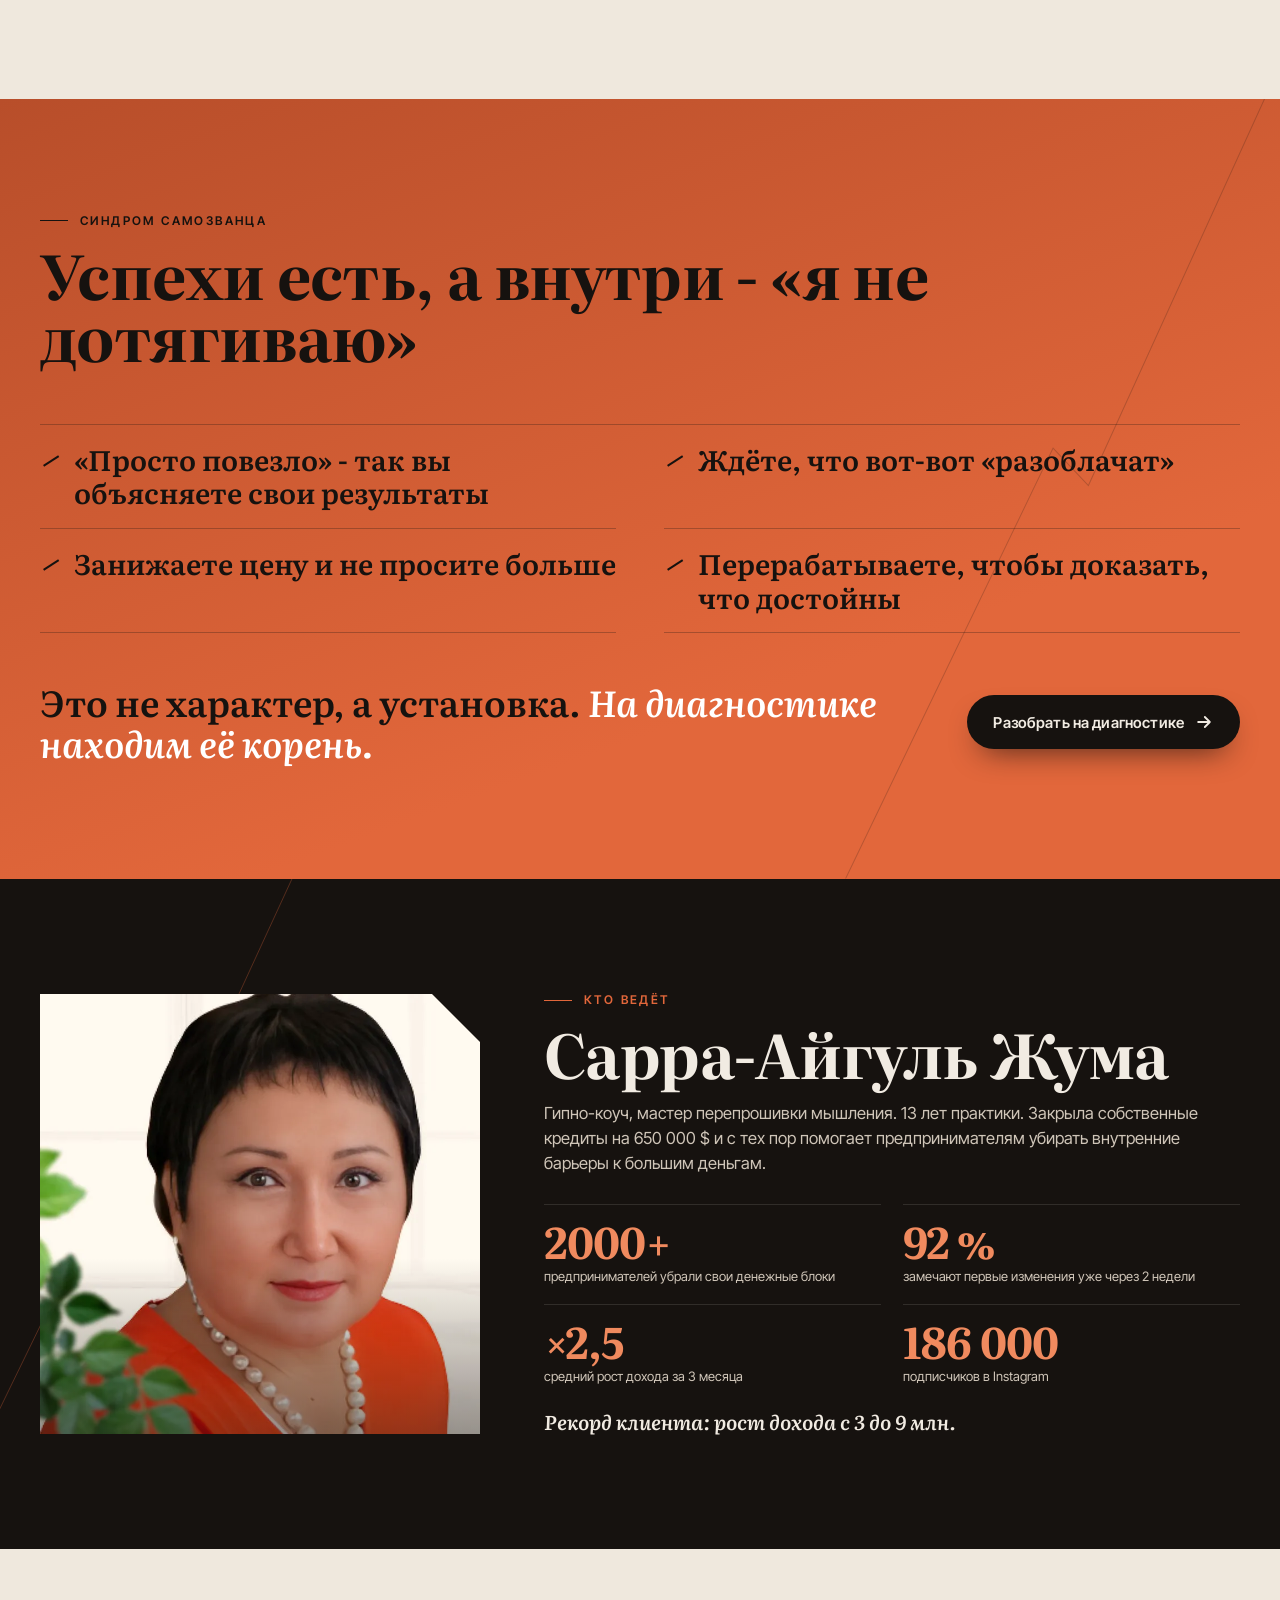
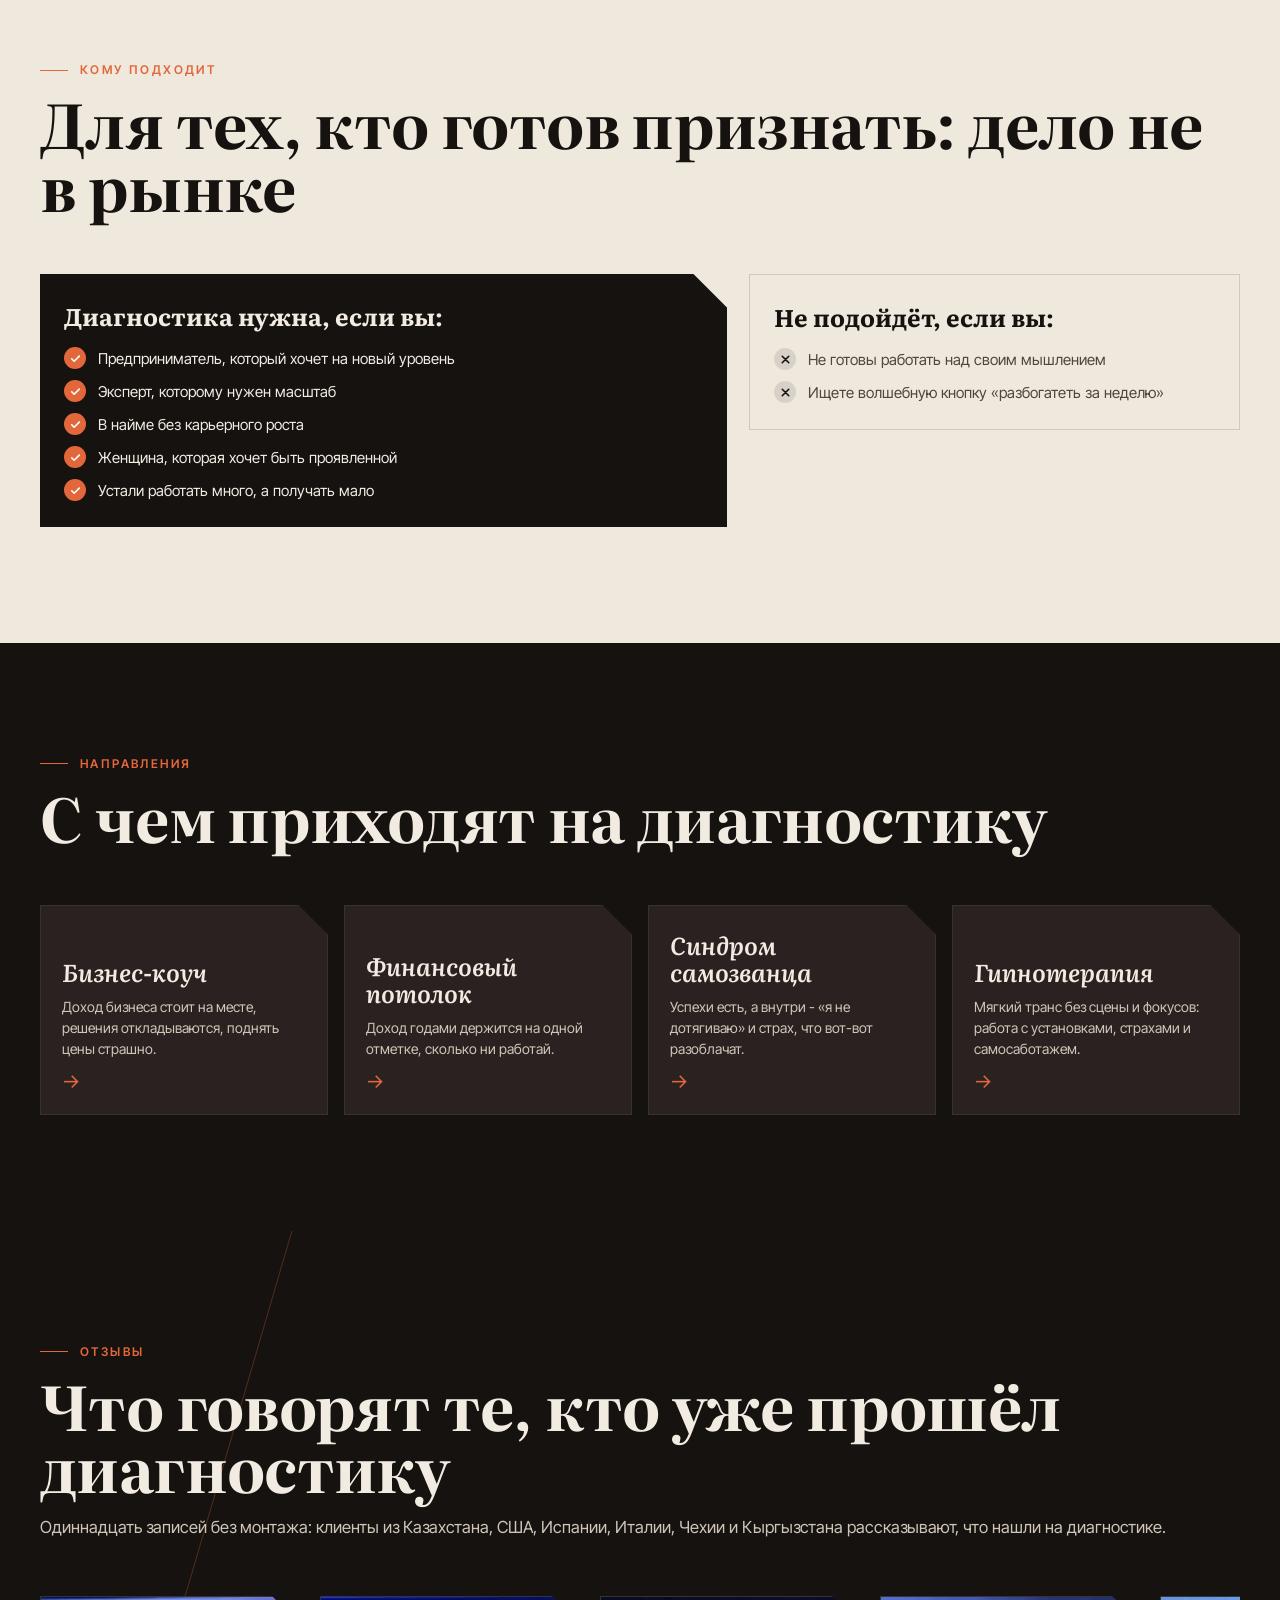
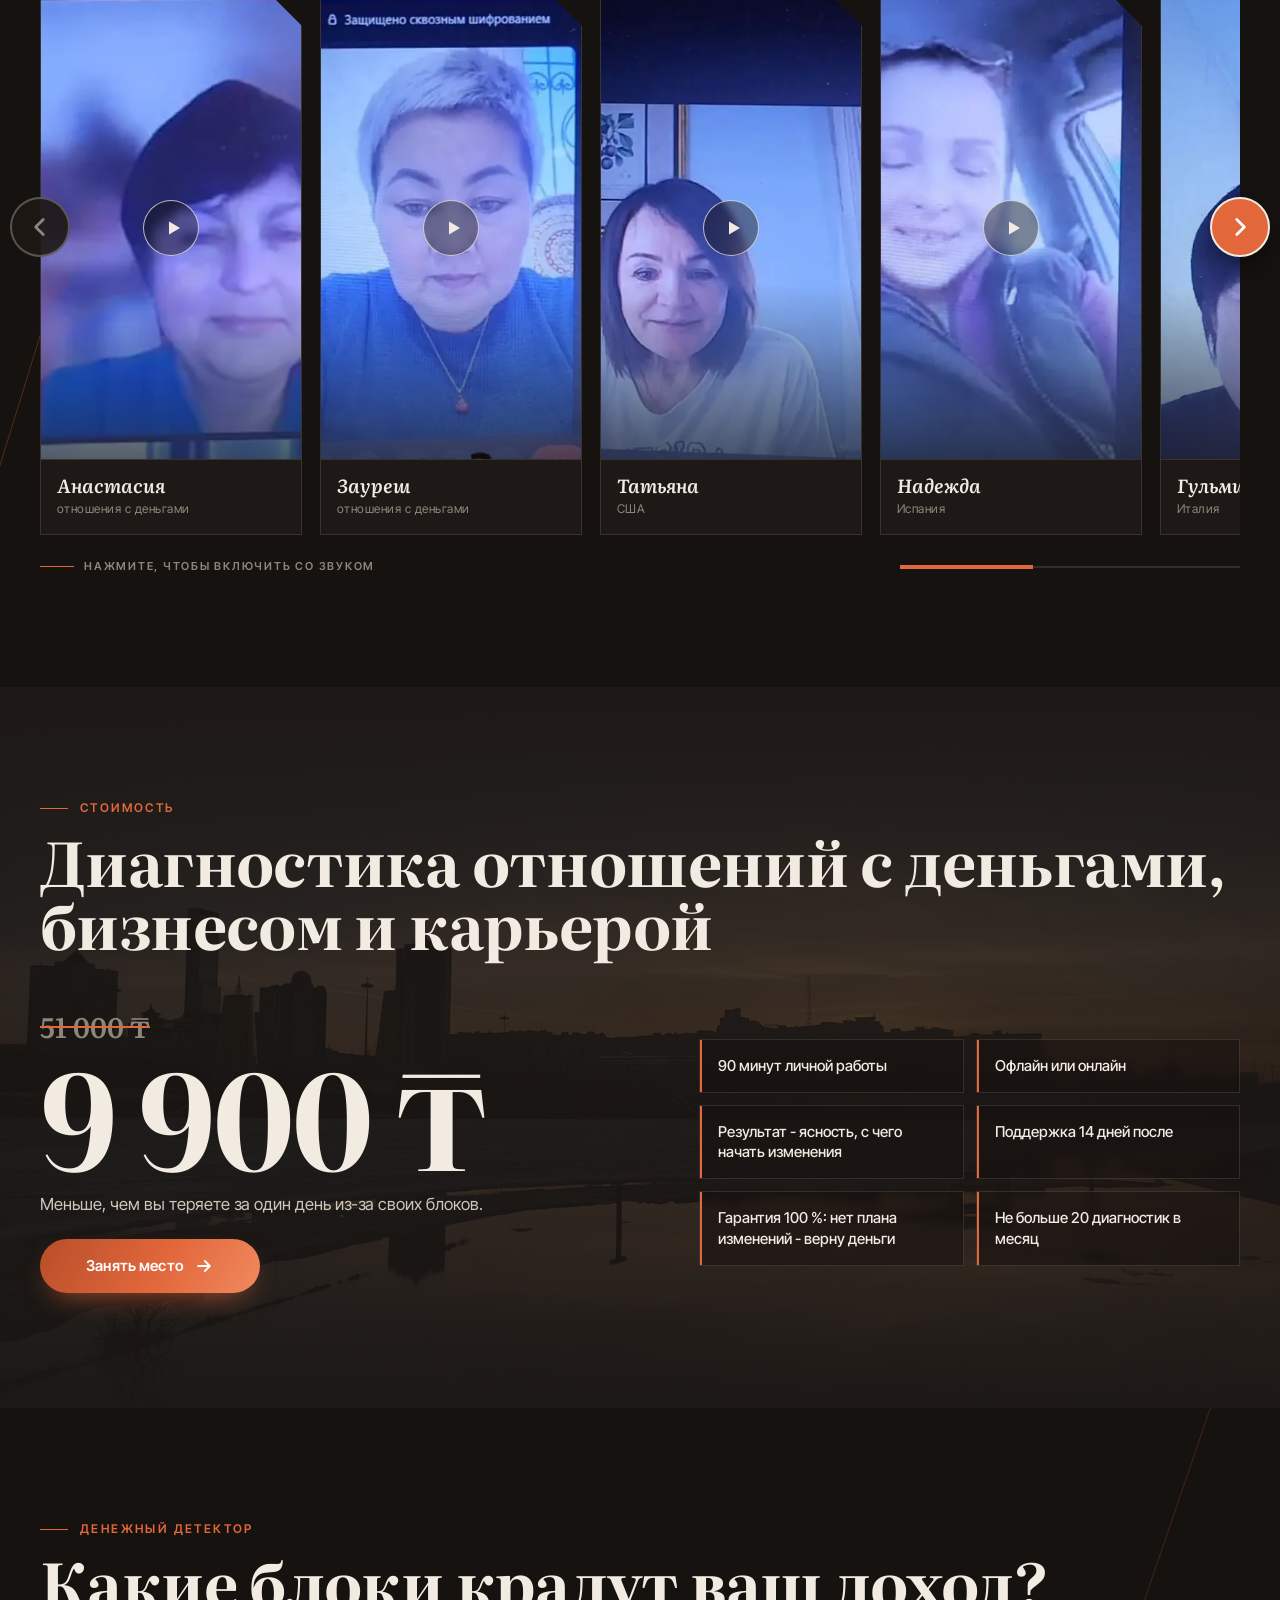
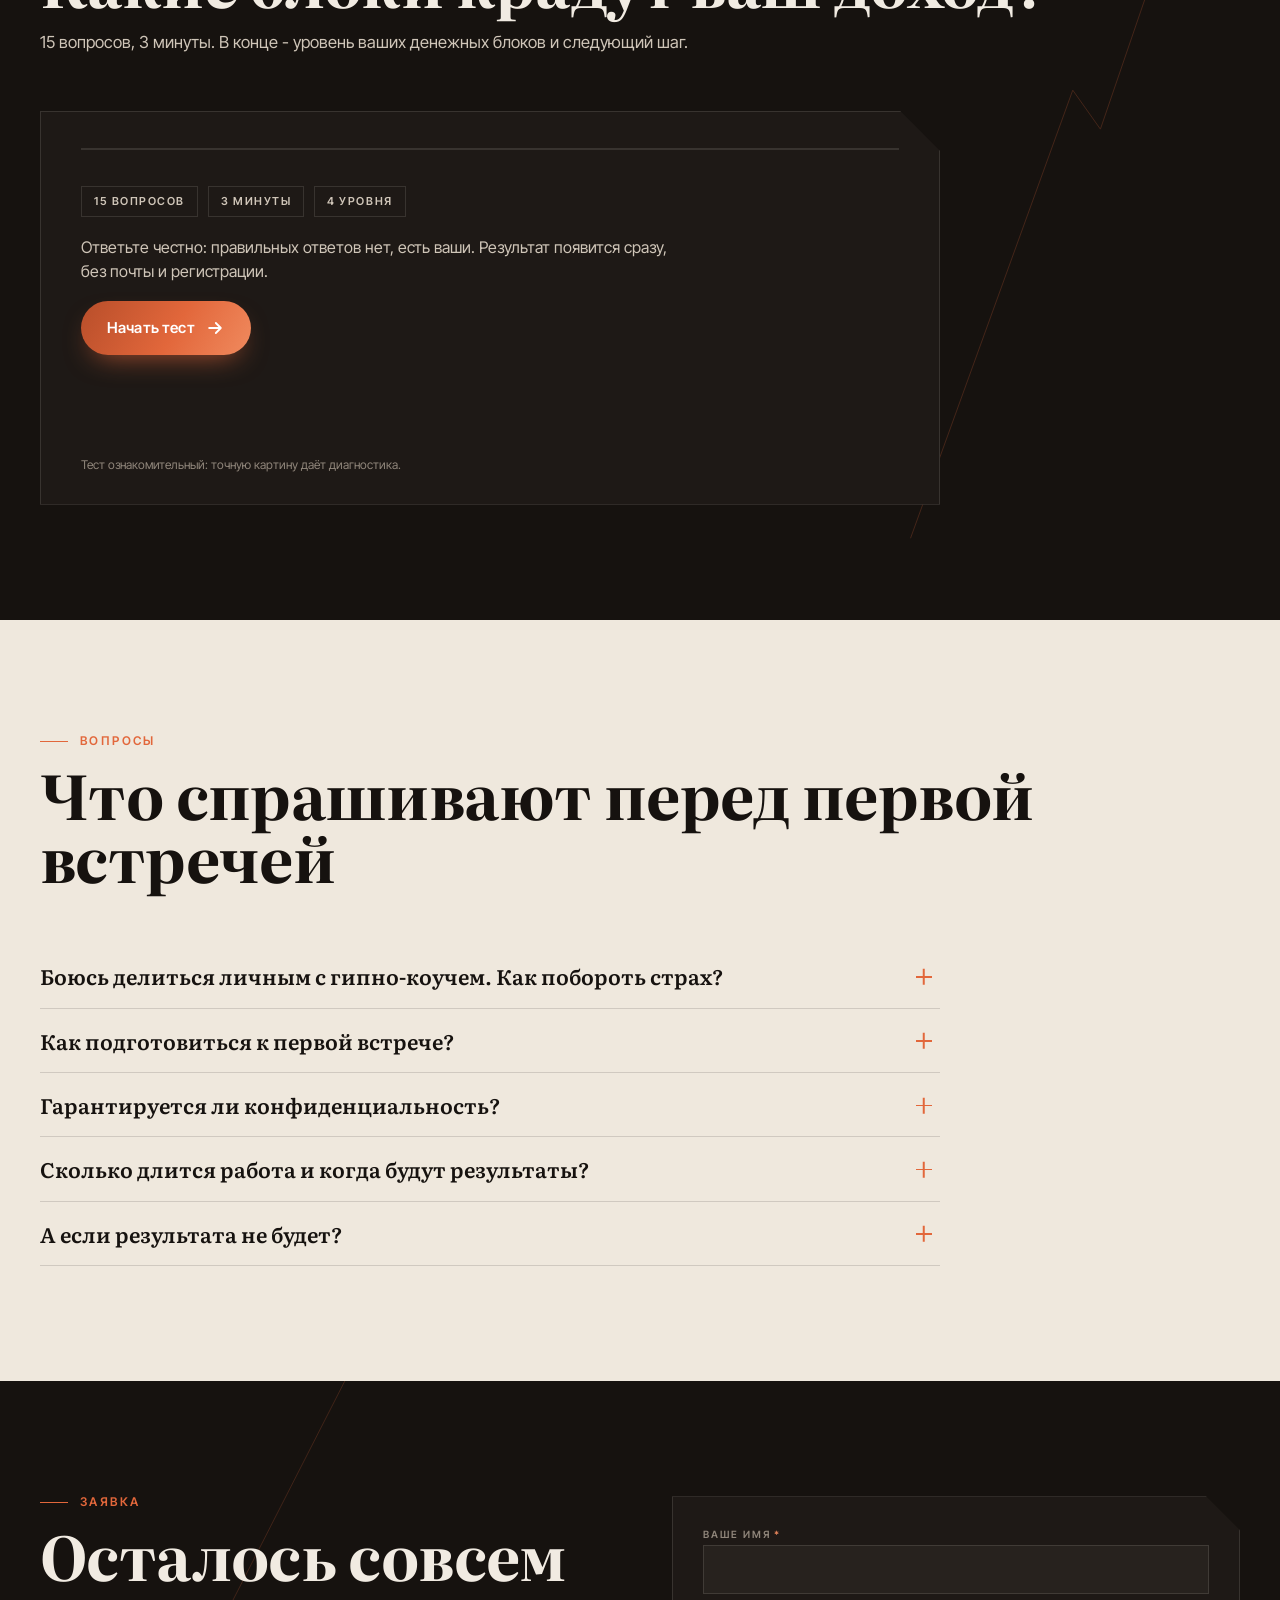
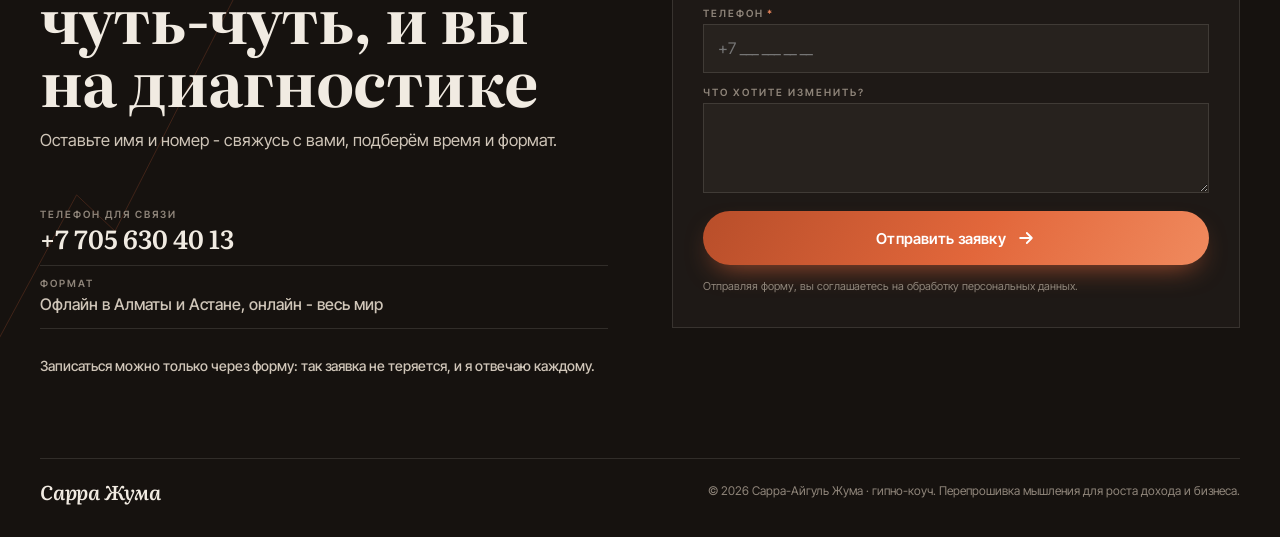
==== commit e960fff7: "Форма из героя убрана, герою вернулись две кнопки к заявке Карточка заявки на первом экране выглядел" ====
--- a/index.html
+++ b/index.html
@@ -53,7 +53,7 @@
 <link rel="preconnect" href="https://fonts.googleapis.com">
 <link rel="preconnect" href="https://fonts.gstatic.com" crossorigin>
 <link href="https://fonts.googleapis.com/css2?family=Literata:ital,opsz,wght@0,7..72,600;0,7..72,700;1,7..72,600;1,7..72,700&family=Inter+Tight:wght@400;500;600&display=swap" rel="stylesheet">
-<link rel="stylesheet" href="styles.css?v=20260922-2">
+<link rel="stylesheet" href="styles.css?v=20260922-3">
 <script type="application/ld+json">
 {"@context":"https://schema.org","@type":"ProfessionalService","name":"Сарра Жума · гипно-коуч",
 "description":"Диагностика денежных блоков: 90 минут личной работы с гипно-коучем, офлайн или онлайн. Список установок, план прорыва, поддержка 14 дней.",
@@ -154,22 +154,11 @@
     <h1 class="h1"><span class="h1-a" data-i="h.h1a">Диагностика</span> <em class="h1-b" data-i="h.h1b">денежных блоков</em></h1>
     <p class="lead" data-i="h.lead">Перепрошивка мышления для роста дохода: за 90 минут находим установки, которые держат доход на одной отметке, и составляем план прорыва. <em>Результат - ясность, с чего начать изменения.</em></p>
     <div class="cta">
+      <a class="btn btn-p" href="#zayavka"><span data-i="b.book">Записаться · 9 900 ₸</span><svg aria-hidden="true"><use href="#ic-arr"/></svg></a>
       <a class="btn btn-g" href="#test"><span data-i="b.test">Пройти тест за 3 минуты</span><svg aria-hidden="true"><use href="#ic-arr"/></svg></a>
     </div>
   </div>
 
-  <!-- ЗАЯВКА ПРЯМО В ГЕРОЕ -->
-  <form class="form hero-form" id="hero-form" novalidate>
-    <p class="fh-h" data-i="fh.h">Записаться на диагностику</p>
-    <p class="fh-s" data-i="fh.s">90 минут, 9 900 ₸. Отвечу и подберу время.</p>
-    <label><span data-i="f.name">Ваше имя</span><span class="req" aria-hidden="true">*</span><input type="text" name="name" autocomplete="name" required maxlength="60"></label>
-    <label><span data-i="f.phone">Телефон</span><span class="req" aria-hidden="true">*</span><input type="tel" name="phone" autocomplete="tel" inputmode="tel" required aria-required="true" placeholder="+7 ___ ___ __ __"></label>
-    <label class="hp" aria-hidden="true">Не заполняйте<input type="text" name="website" tabindex="-1" autocomplete="off"></label>
-    <button class="btn btn-p" type="submit"><span data-i="f.send">Отправить заявку</span><svg aria-hidden="true"><use href="#ic-arr"/></svg></button>
-    <p class="f-consent" data-i="f.cons">Отправляя форму, вы соглашаетесь на обработку персональных данных.</p>
-    <p class="f-err" hidden data-i="f.err">Укажите имя и номер телефона.</p>
-    <p class="f-ok" hidden data-i="f.ok">Спасибо! Заявка принята - свяжусь с вами в ближайшее время.</p>
-  </form>
 
   <div class="ticker" aria-hidden="true"><div class="tk" id="ticker"></div></div>
 </section>
@@ -622,6 +611,6 @@
   <a href="#zayavka"><span data-i="b.zay">Оставить заявку</span><svg aria-hidden="true"><use href="#ic-arr"/></svg></a>
 </div>
 
-<script src="script.js?v=20260922-2" defer></script>
+<script src="script.js?v=20260922-3" defer></script>
 </body>
 </html>
--- a/styles.css
+++ b/styles.css
@@ -507,33 +507,9 @@
 .progs.cards .prog:hover a::after{transform:translateX(6px)}
 .sec-dark .progs.cards .prog{background:var(--ink3);box-shadow:inset 0 0 0 1px rgba(245,238,230,.07)}
 
-/* ---------- заявка: форма в герое (с 22.09.2026 связь только через форму) ---------- */
-.hero-form{position:absolute;z-index:5;left:20px;right:20px;bottom:74px;width:auto;
-  background:rgba(22,18,15,.82);backdrop-filter:blur(14px);-webkit-backdrop-filter:blur(14px);
-  border:1px solid rgba(241,235,226,.14);padding:18px 18px 16px;gap:10px;
-  opacity:0;transform:translateY(22px);animation:rise .9s var(--ease) .95s forwards}
-html.no-intro .hero-form{animation:none;opacity:1;transform:none}
-.hero-form .fh-h{font:600 italic clamp(19px,4.6vw,24px)/1.1 var(--fd);color:var(--bone)}
-.hero-form .fh-s{font:500 13px/1.4 var(--ft);color:var(--bone2);margin-top:-4px}
-.hero-form label{gap:5px}
-.hero-form input{padding:11px 13px}
-.hero-form .btn{margin-top:2px}
-@media(min-width:760px){
-  .hero-form{left:auto;right:calc((100% - min(1200px,100% - 40px))/2);bottom:96px;width:min(38%,380px);padding:26px 24px 22px;gap:12px}
-}
-@media(max-width:759px){
-  /* на телефоне первый экран отдаём под форму: заголовок сверху, карточка заявки снизу */
-  .hero-txt{padding-bottom:0;justify-content:flex-start;padding-top:calc(var(--hh) + 18px)}
-  .hero-txt .lead,.hero-txt .cta,.hero .ticker,.hero-cap{display:none}
-  .hero-form{bottom:20px}
-}
-@media(max-width:759px) and (max-height:700px){
-  .hero-form{bottom:14px;padding:14px 14px 12px;gap:8px}
-  .hero-form .fh-s{display:none}
-}
+/* ---------- заявка: строка согласия и обязательные поля ---------- */
 .f-consent{font:400 11px/1.45 var(--ft);color:var(--mut)}
-.form label .req{color:var(--acc2);margin-left:3px}
-.hero-form .f-ok,.hero-form .f-err{font-size:12px;padding:8px 10px}
+.form label .req{color:var(--acc2)}
 
 /* контакты без кликабельных каналов: номер остаётся справкой, заявка идёт формой */
 .kont-list .val{font:600 clamp(20px,2.2vw,26px)/1.15 var(--fd);color:var(--bone);text-transform:none;letter-spacing:normal}
